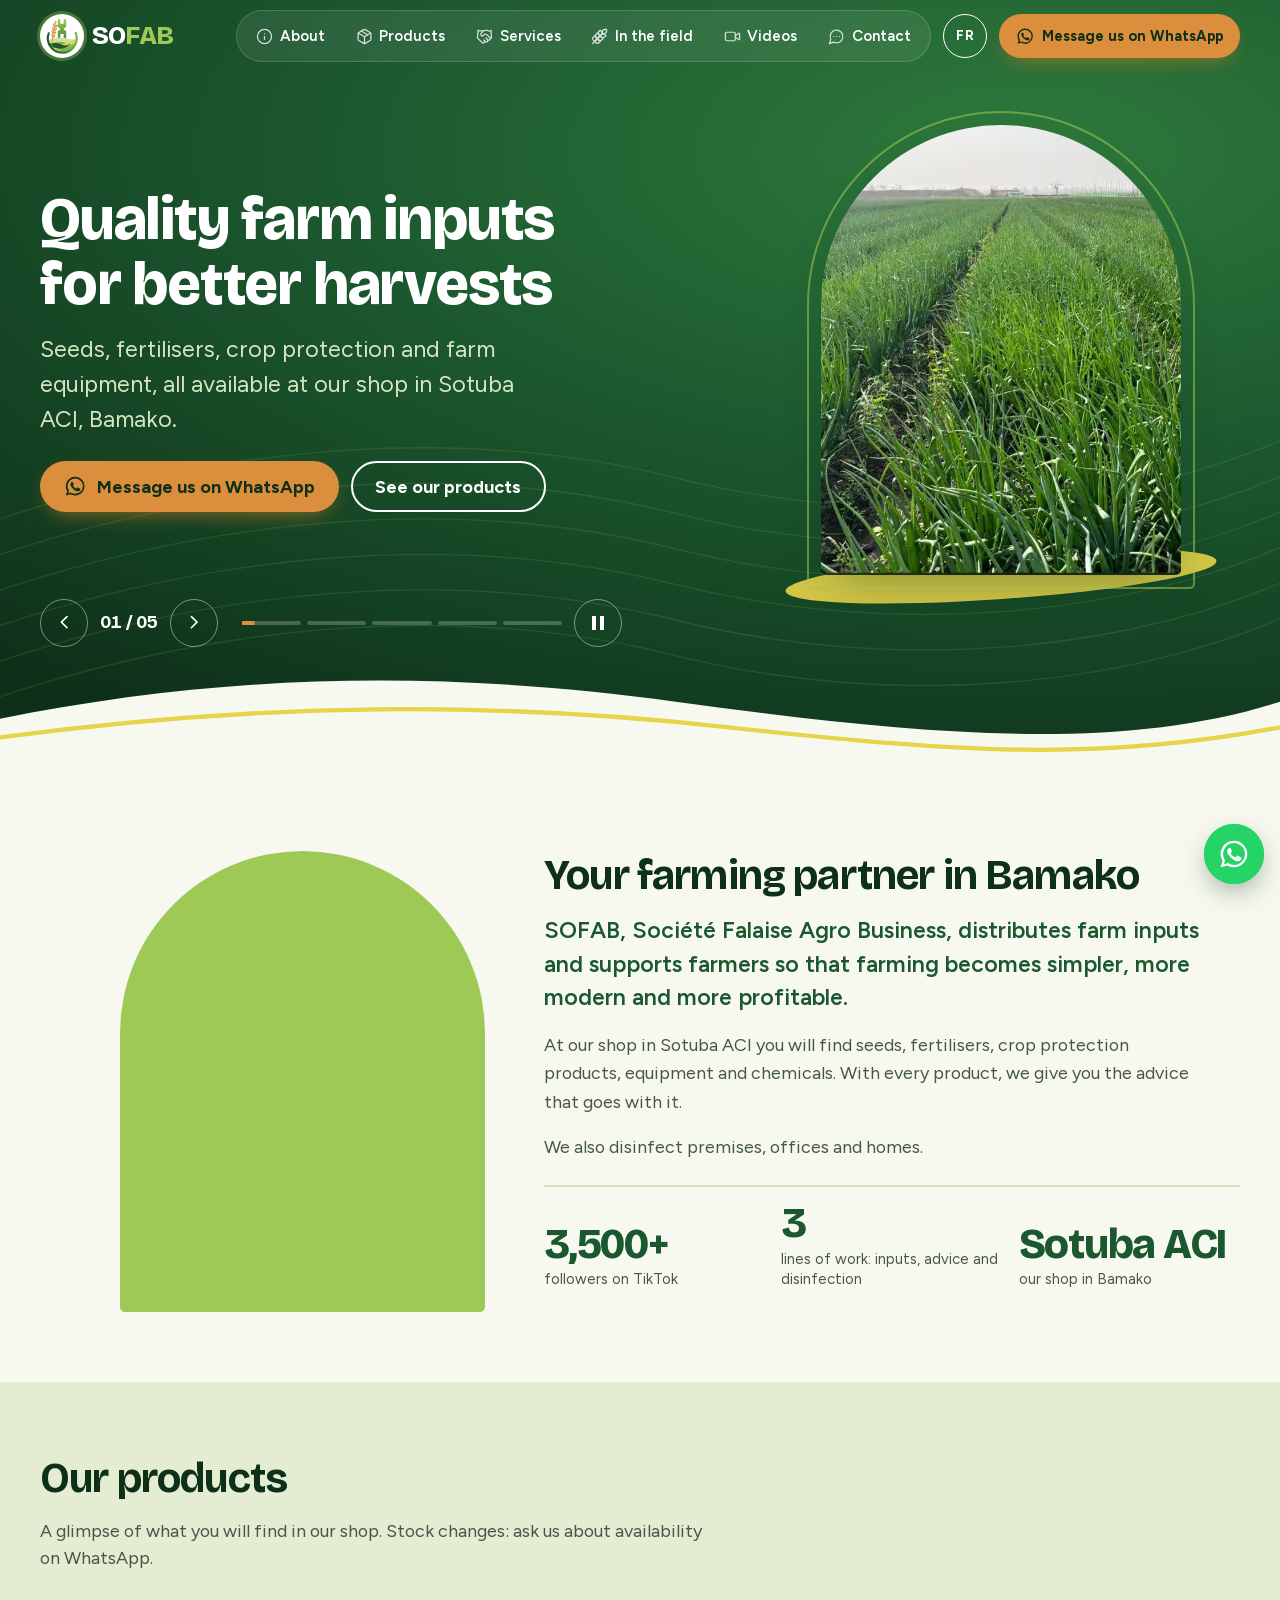
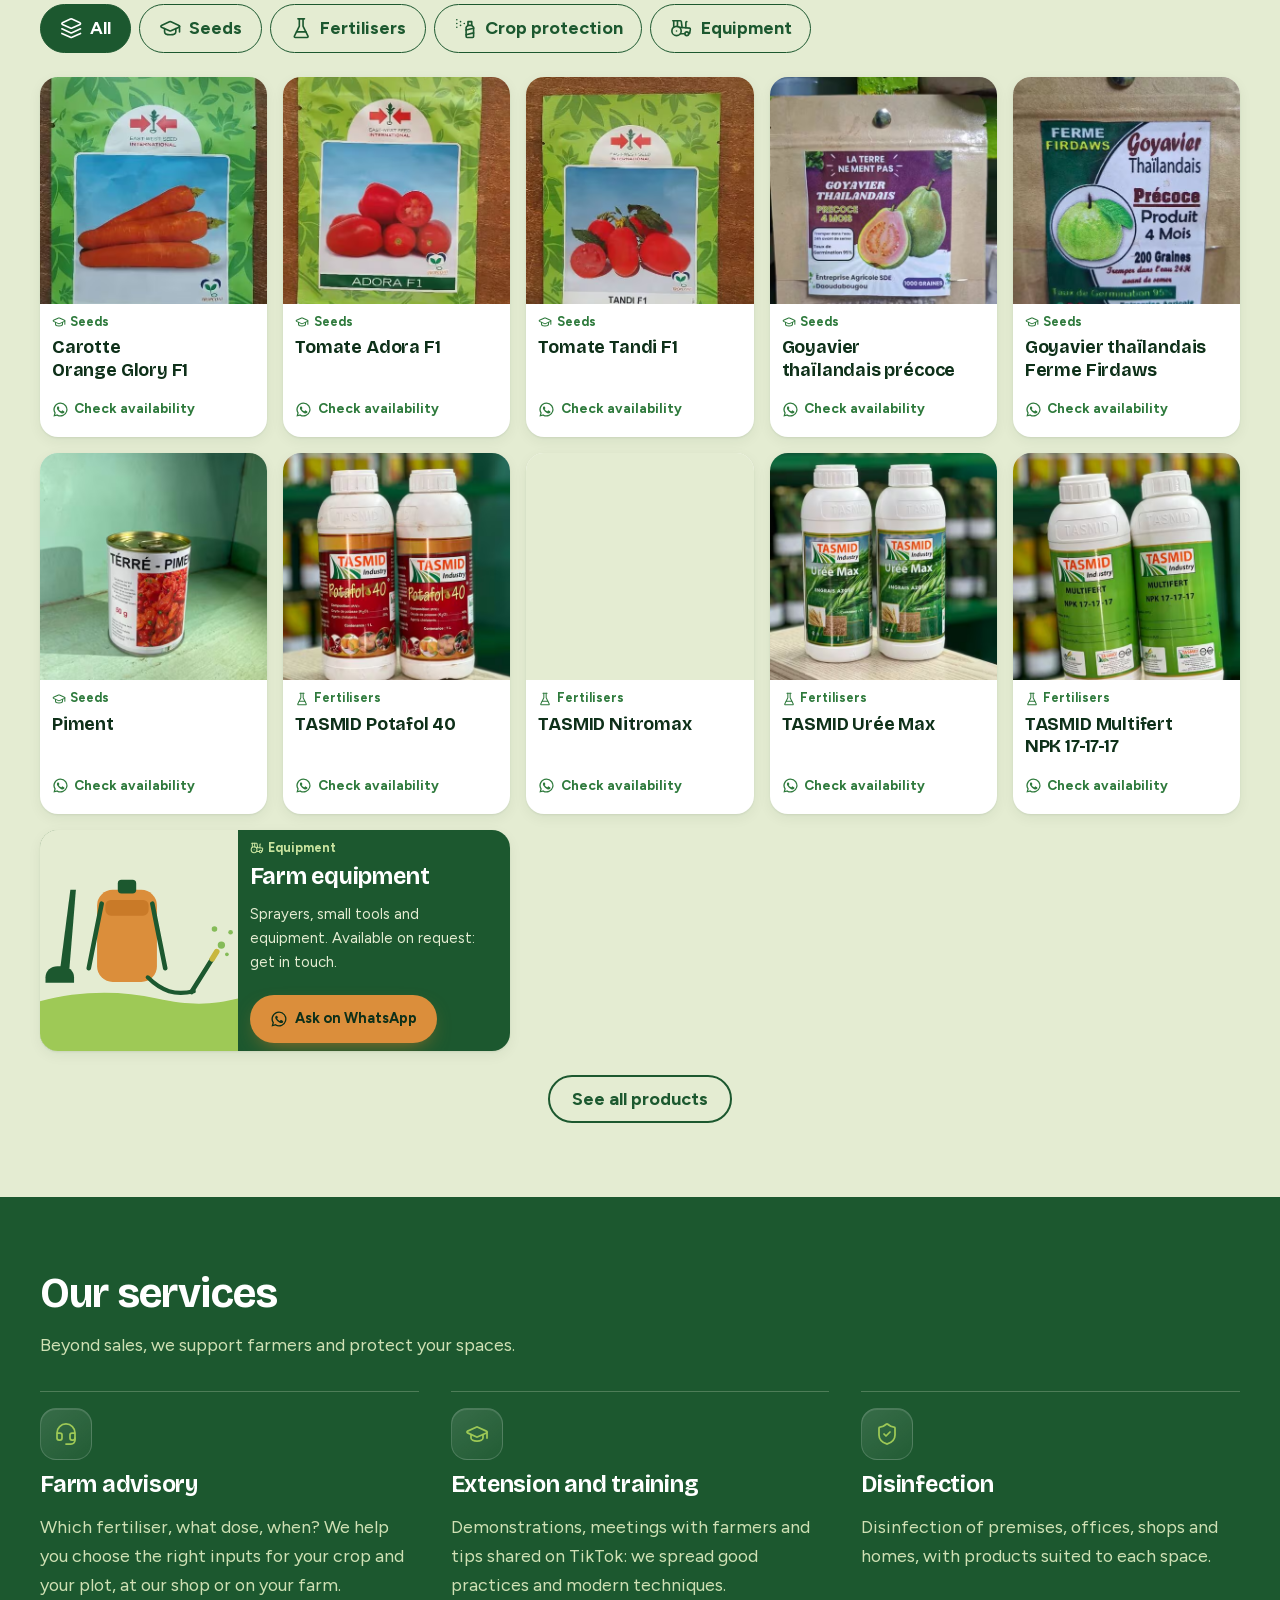
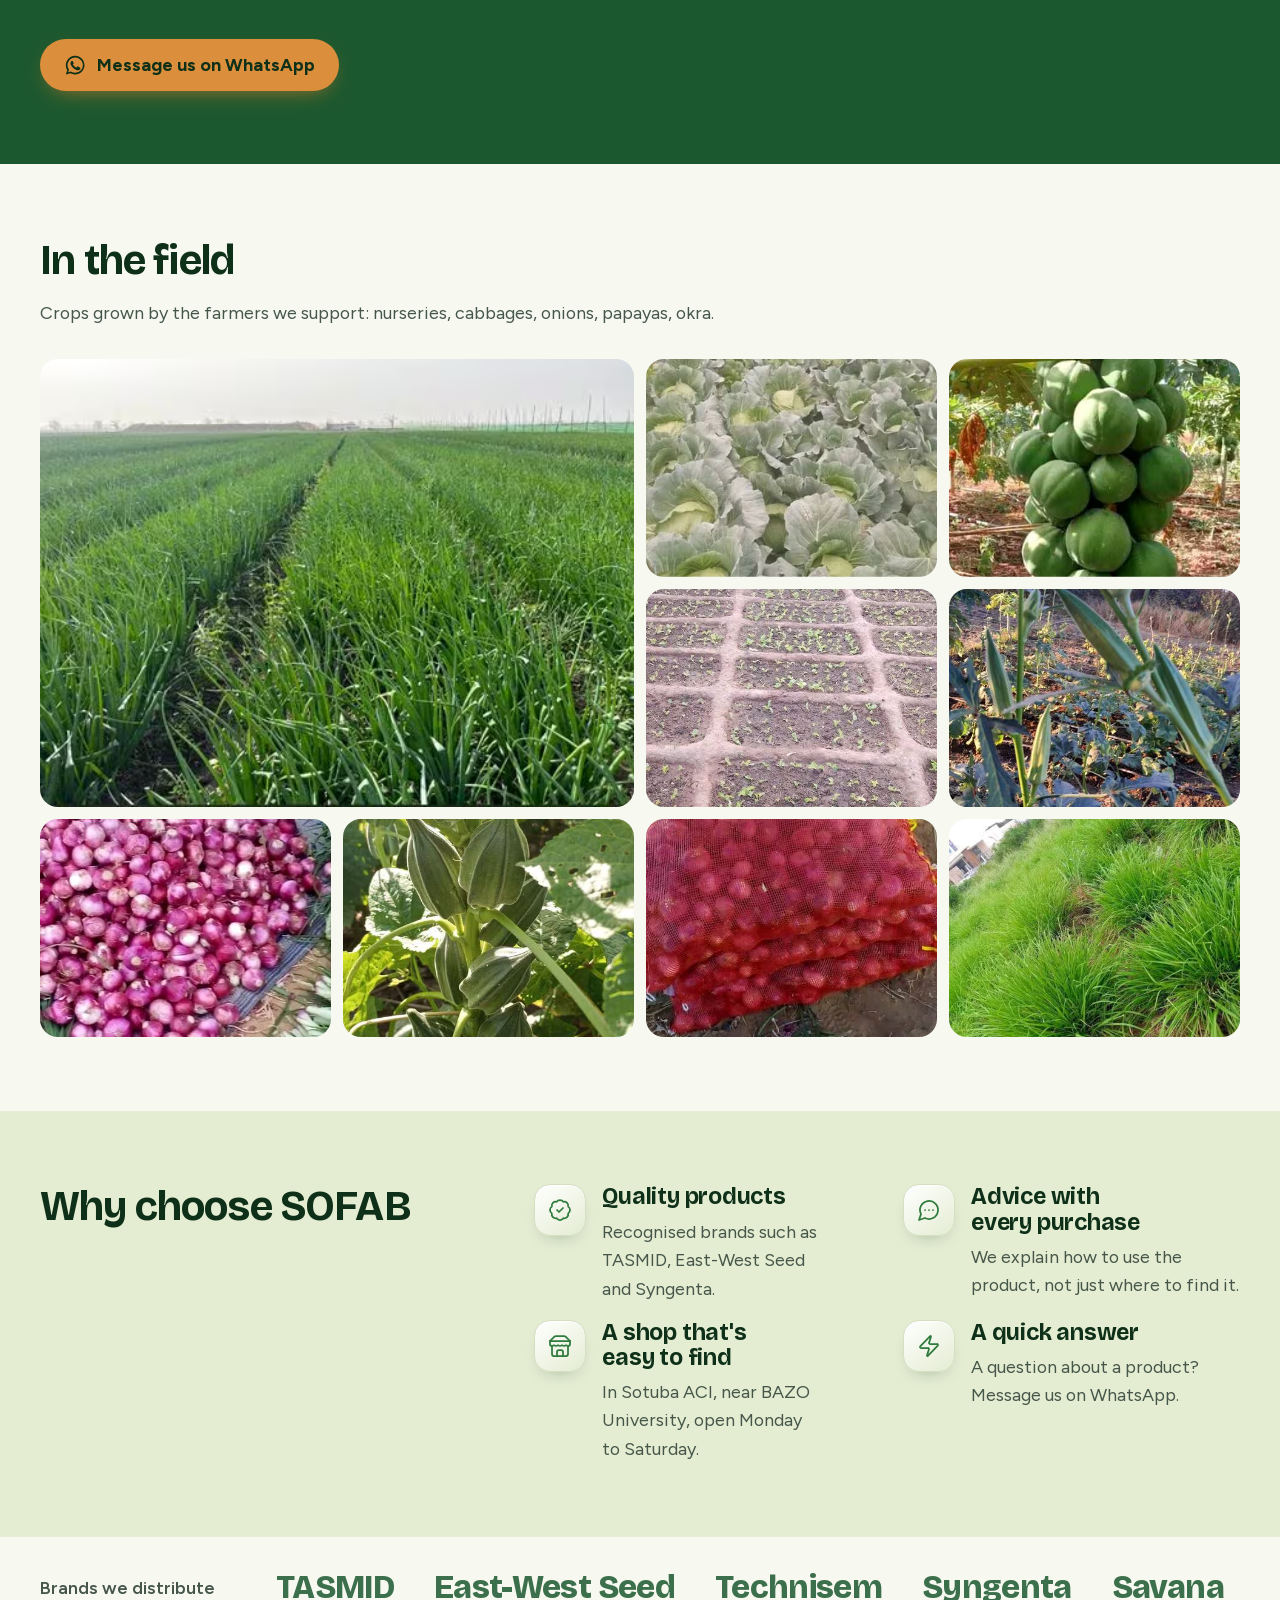
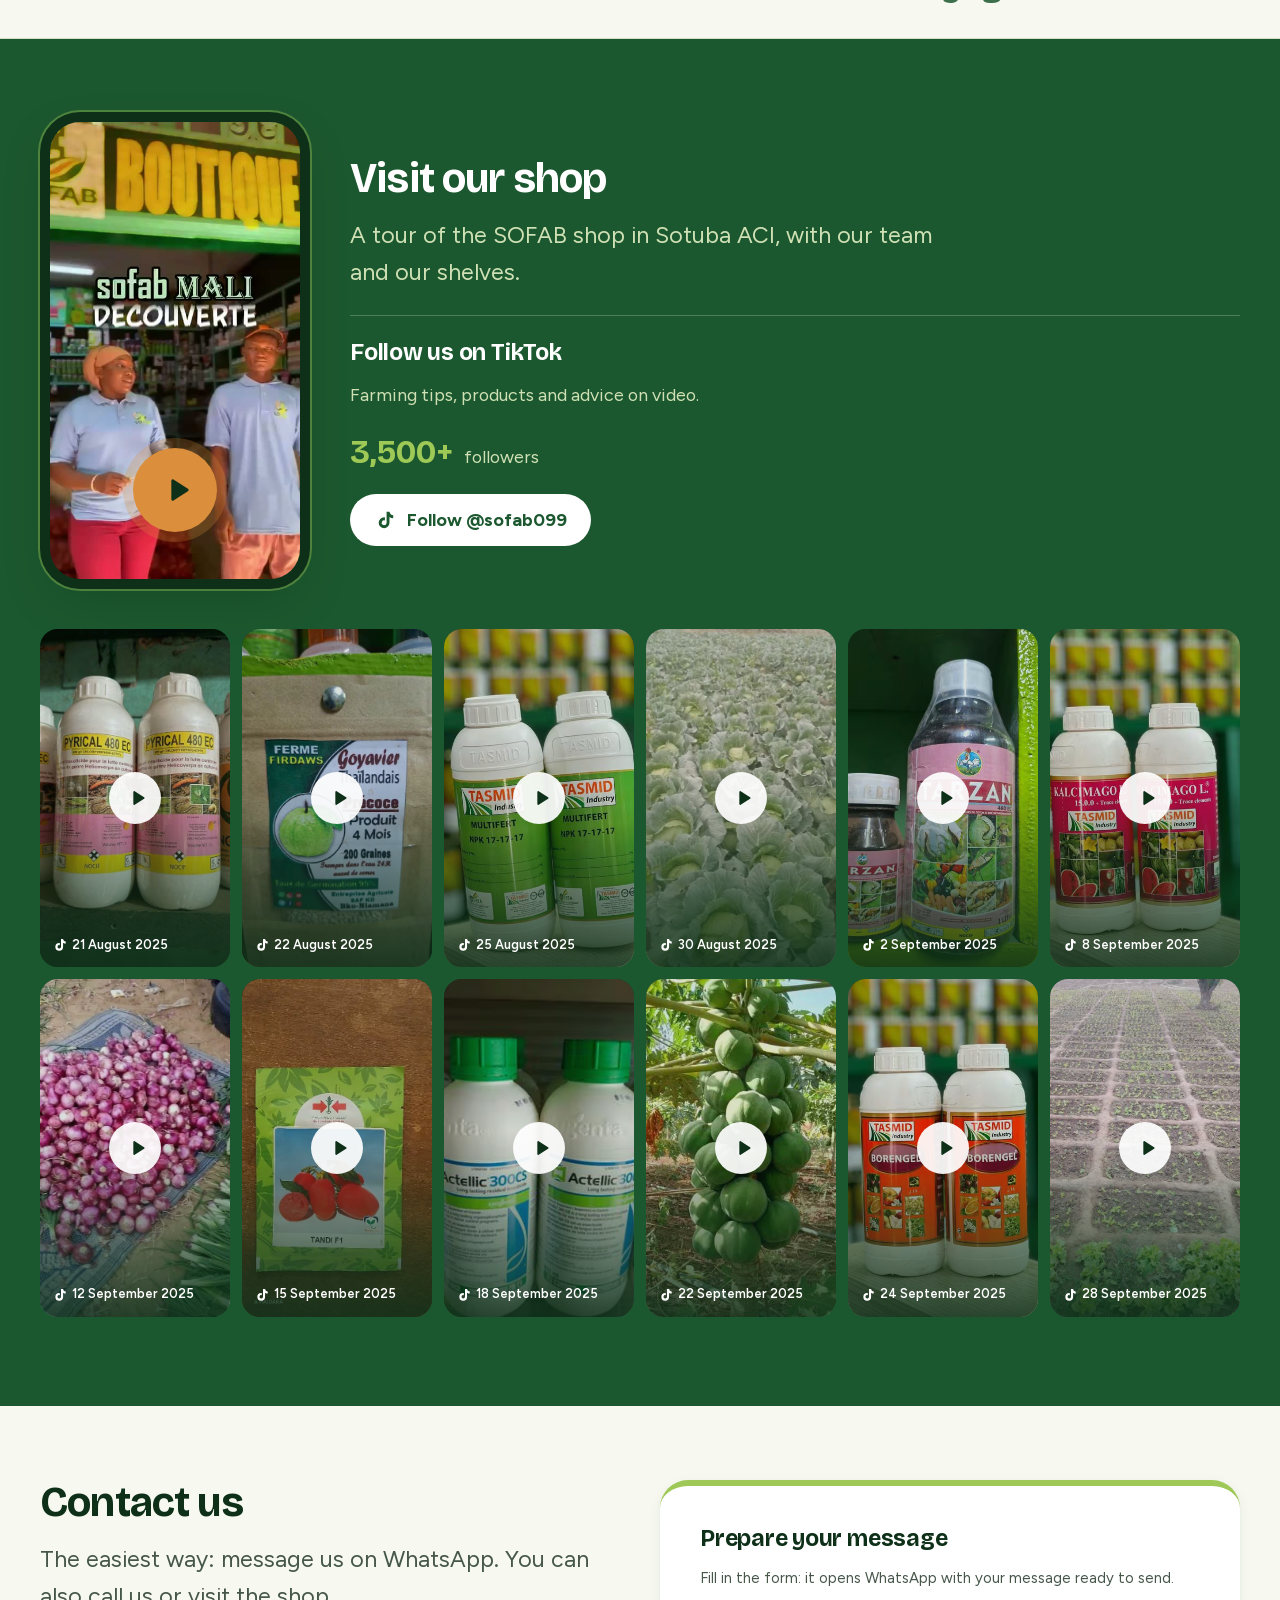
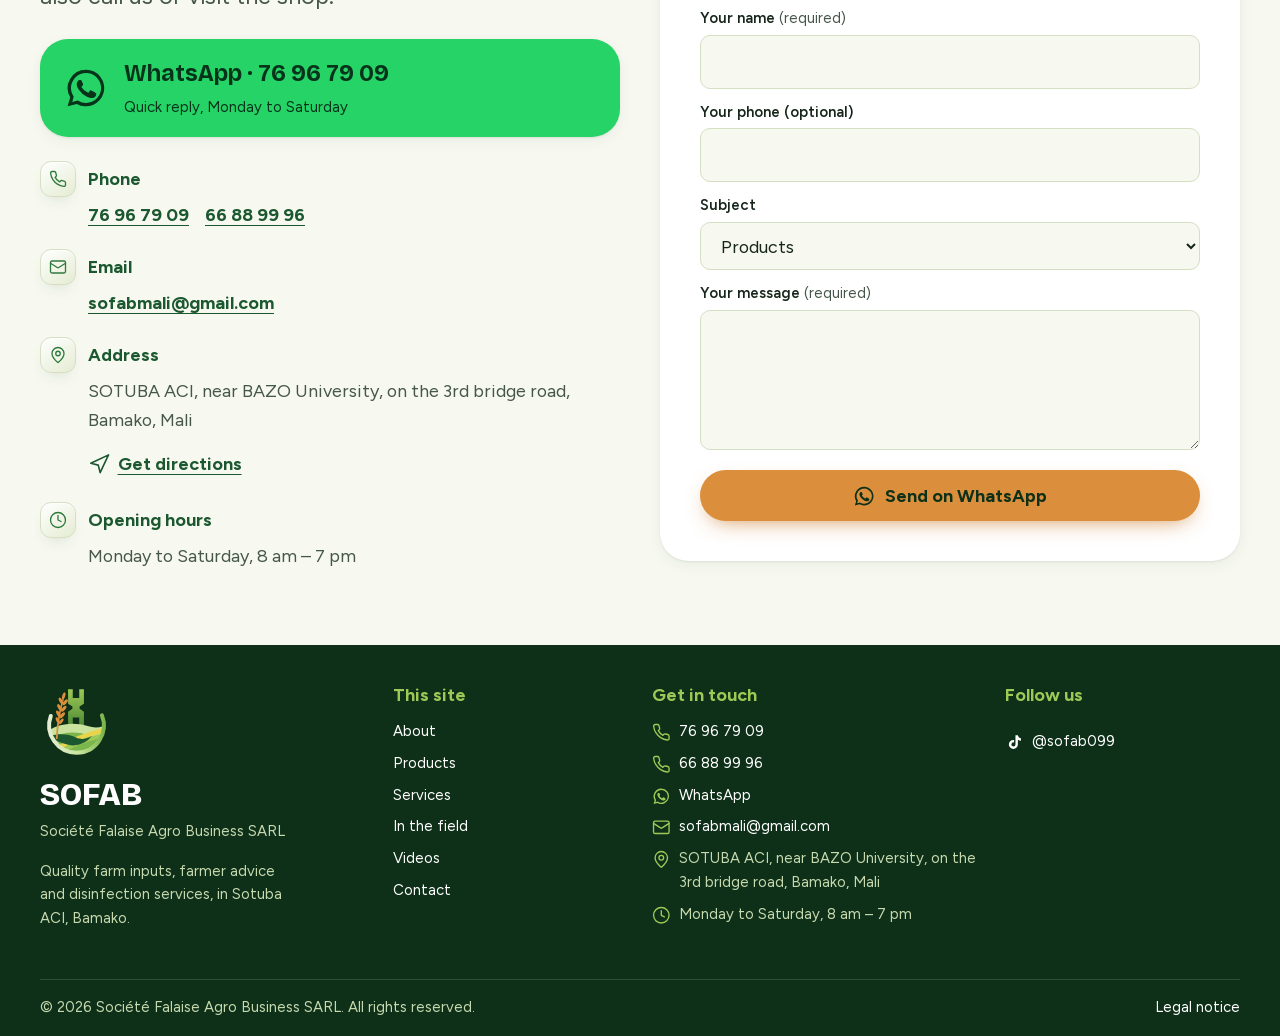
==== en/index.html @ 71256934 "release: site généré depuis sofab-mali@88860de" ====
<!doctype html>
<html lang="en">
<head>
<meta charset="utf-8">
<meta name="viewport" content="width=device-width, initial-scale=1, viewport-fit=cover">
<title>SOFAB Mali — Farm inputs, advice and disinfection in Bamako</title>
<meta name="description" content="SOFAB, Société Falaise Agro Business: seeds, fertilisers, crop protection and farm equipment, farmer advisory services and disinfection in Sotuba ACI, Bamako.">
<meta name="theme-color" content="#1C582F">
<link rel="canonical" href="https://sofab-mali.github.io/en/">
<link rel="alternate" hreflang="fr" href="https://sofab-mali.github.io/">
<link rel="alternate" hreflang="en" href="https://sofab-mali.github.io/en/">
<link rel="alternate" hreflang="x-default" href="https://sofab-mali.github.io/">
<meta property="og:type" content="website">
<meta property="og:site_name" content="SOFAB Mali">
<meta property="og:title" content="SOFAB Mali — Farm inputs, advice and disinfection in Bamako">
<meta property="og:description" content="SOFAB, Société Falaise Agro Business: seeds, fertilisers, crop protection and farm equipment, farmer advisory services and disinfection in Sotuba ACI, Bamako.">
<meta property="og:url" content="https://sofab-mali.github.io/en/">
<meta property="og:image" content="https://sofab-mali.github.io/assets/img/og-en.jpg">
<meta property="og:image:width" content="1200">
<meta property="og:image:height" content="630">
<meta property="og:locale" content="en_US">
<meta name="twitter:card" content="summary_large_image">
<link rel="icon" href="/assets/icons/favicon.svg" type="image/svg+xml">
<link rel="apple-touch-icon" href="/assets/icons/apple-touch-icon.png">
<script type="application/ld+json">{"@context":"https://schema.org","@type":"Store","name":"SOFAB","legalName":"Société Falaise Agro Business SARL","url":"https://sofab-mali.github.io/en/","logo":"https://sofab-mali.github.io/assets/icons/emblem.svg","image":"https://sofab-mali.github.io/assets/img/og-en.jpg","telephone":"+22376967909","email":"sofabmali@gmail.com","openingHours":"Mo-Sa 08:00-19:00","address":{"@type":"PostalAddress","streetAddress":"SOTUBA ACI, near BAZO University, on the 3rd bridge road","addressLocality":"Bamako","addressCountry":"ML"},"sameAs":["https://www.tiktok.com/@sofab099/"]}</script>
<link rel="preload" href="/assets/fonts/bricolage-grotesque-latin.woff2" as="font" type="font/woff2" crossorigin>
<link rel="preload" href="/assets/fonts/figtree-latin.woff2" as="font" type="font/woff2" crossorigin>
<link rel="preload" as="image" type="image/avif" imagesrcset="/assets/img/hero-champ-oignons-480.avif 480w, /assets/img/hero-champ-oignons-631.avif 631w" imagesizes="(min-width: 1024px) 40vw, 80vw" fetchpriority="high">
<link rel="stylesheet" href="/assets/css/main.css">
<script>document.documentElement.classList.add('js')</script>
<script type="module" src="/assets/js/main.js"></script>
</head>
<body id="top">
<svg xmlns="http://www.w3.org/2000/svg" width="0" height="0" style="position:absolute" aria-hidden="true" focusable="false">
  <!-- Icônes Lucide v0.460.0 (licence ISC, https://lucide.dev) ; WhatsApp et TikTok : glyphes de marque -->
  <symbol id="i-phone" viewBox="0 0 24 24"><g fill="none" stroke="currentColor" stroke-width="1.75" stroke-linecap="round" stroke-linejoin="round"><path d="M22 16.92v3a2 2 0 0 1-2.18 2 19.79 19.79 0 0 1-8.63-3.07 19.5 19.5 0 0 1-6-6 19.79 19.79 0 0 1-3.07-8.67A2 2 0 0 1 4.11 2h3a2 2 0 0 1 2 1.72 12.84 12.84 0 0 0 .7 2.81 2 2 0 0 1-.45 2.11L8.09 9.91a16 16 0 0 0 6 6l1.27-1.27a2 2 0 0 1 2.11-.45 12.84 12.84 0 0 0 2.81.7A2 2 0 0 1 22 16.92z" /></g></symbol>
  <symbol id="i-pin" viewBox="0 0 24 24"><g fill="none" stroke="currentColor" stroke-width="1.75" stroke-linecap="round" stroke-linejoin="round"><path d="M20 10c0 4.993-5.539 10.193-7.399 11.799a1 1 0 0 1-1.202 0C9.539 20.193 4 14.993 4 10a8 8 0 0 1 16 0" /> <circle cx="12" cy="10" r="3" /></g></symbol>
  <symbol id="i-clock" viewBox="0 0 24 24"><g fill="none" stroke="currentColor" stroke-width="1.75" stroke-linecap="round" stroke-linejoin="round"><circle cx="12" cy="12" r="10" /> <polyline points="12 6 12 12 16 14" /></g></symbol>
  <symbol id="i-mail" viewBox="0 0 24 24"><g fill="none" stroke="currentColor" stroke-width="1.75" stroke-linecap="round" stroke-linejoin="round"><rect width="20" height="16" x="2" y="4" rx="2" /> <path d="m22 7-8.97 5.7a1.94 1.94 0 0 1-2.06 0L2 7" /></g></symbol>
  <symbol id="i-prev" viewBox="0 0 24 24"><g fill="none" stroke="currentColor" stroke-width="1.75" stroke-linecap="round" stroke-linejoin="round"><path d="m15 18-6-6 6-6" /></g></symbol>
  <symbol id="i-next" viewBox="0 0 24 24"><g fill="none" stroke="currentColor" stroke-width="1.75" stroke-linecap="round" stroke-linejoin="round"><path d="m9 18 6-6-6-6" /></g></symbol>
  <symbol id="i-close" viewBox="0 0 24 24"><g fill="none" stroke="currentColor" stroke-width="1.75" stroke-linecap="round" stroke-linejoin="round"><path d="M18 6 6 18" /> <path d="m6 6 12 12" /></g></symbol>
  <symbol id="i-route" viewBox="0 0 24 24"><g fill="none" stroke="currentColor" stroke-width="1.75" stroke-linecap="round" stroke-linejoin="round"><polygon points="3 11 22 2 13 21 11 13 3 11" /></g></symbol>
  <symbol id="i-seed" viewBox="0 0 24 24"><g fill="none" stroke="currentColor" stroke-width="1.75" stroke-linecap="round" stroke-linejoin="round"><path d="M7 20h10" /> <path d="M10 20c5.5-2.5.8-6.4 3-10" /> <path d="M9.5 9.4c1.1.8 1.8 2.2 2.3 3.7-2 .4-3.5.4-4.8-.3-1.2-.6-2.3-1.9-3-4.2 2.8-.5 4.4 0 5.5.8z" /> <path d="M14.1 6a7 7 0 0 0-1.1 4c1.9-.1 3.3-.6 4.3-1.4 1-1 1.6-2.3 1.7-4.6-2.7.1-4 1-4.9 2z" /></g></symbol>
  <symbol id="i-advice" viewBox="0 0 24 24"><g fill="none" stroke="currentColor" stroke-width="1.75" stroke-linecap="round" stroke-linejoin="round"><path d="M3 11h3a2 2 0 0 1 2 2v3a2 2 0 0 1-2 2H5a2 2 0 0 1-2-2v-5Zm0 0a9 9 0 1 1 18 0m0 0v5a2 2 0 0 1-2 2h-1a2 2 0 0 1-2-2v-3a2 2 0 0 1 2-2h3Z" /> <path d="M21 16v2a4 4 0 0 1-4 4h-5" /></g></symbol>
  <symbol id="i-sprout" viewBox="0 0 24 24"><g fill="none" stroke="currentColor" stroke-width="1.75" stroke-linecap="round" stroke-linejoin="round"><path d="M21.42 10.922a1 1 0 0 0-.019-1.838L12.83 5.18a2 2 0 0 0-1.66 0L2.6 9.08a1 1 0 0 0 0 1.832l8.57 3.908a2 2 0 0 0 1.66 0z" /> <path d="M22 10v6" /> <path d="M6 12.5V16a6 3 0 0 0 12 0v-3.5" /></g></symbol>
  <symbol id="i-shield" viewBox="0 0 24 24"><g fill="none" stroke="currentColor" stroke-width="1.75" stroke-linecap="round" stroke-linejoin="round"><path d="M20 13c0 5-3.5 7.5-7.66 8.95a1 1 0 0 1-.67-.01C7.5 20.5 4 18 4 13V6a1 1 0 0 1 1-1c2 0 4.5-1.2 6.24-2.72a1.17 1.17 0 0 1 1.52 0C14.51 3.81 17 5 19 5a1 1 0 0 1 1 1z" /> <path d="m9 12 2 2 4-4" /></g></symbol>
  <symbol id="i-box" viewBox="0 0 24 24"><g fill="none" stroke="currentColor" stroke-width="1.75" stroke-linecap="round" stroke-linejoin="round"><path d="M3.85 8.62a4 4 0 0 1 4.78-4.77 4 4 0 0 1 6.74 0 4 4 0 0 1 4.78 4.78 4 4 0 0 1 0 6.74 4 4 0 0 1-4.77 4.78 4 4 0 0 1-6.75 0 4 4 0 0 1-4.78-4.77 4 4 0 0 1 0-6.76Z" /> <path d="m9 12 2 2 4-4" /></g></symbol>
  <symbol id="i-truck" viewBox="0 0 24 24"><g fill="none" stroke="currentColor" stroke-width="1.75" stroke-linecap="round" stroke-linejoin="round"><path d="M14 18V6a2 2 0 0 0-2-2H4a2 2 0 0 0-2 2v11a1 1 0 0 0 1 1h2" /> <path d="M15 18H9" /> <path d="M19 18h2a1 1 0 0 0 1-1v-3.65a1 1 0 0 0-.22-.624l-3.48-4.35A1 1 0 0 0 17.52 8H14" /> <circle cx="17" cy="18" r="2" /> <circle cx="7" cy="18" r="2" /></g></symbol>
  <symbol id="i-wheat" viewBox="0 0 24 24"><g fill="none" stroke="currentColor" stroke-width="1.75" stroke-linecap="round" stroke-linejoin="round"><path d="M2 22 16 8" /> <path d="M3.47 12.53 5 11l1.53 1.53a3.5 3.5 0 0 1 0 4.94L5 19l-1.53-1.53a3.5 3.5 0 0 1 0-4.94Z" /> <path d="M7.47 8.53 9 7l1.53 1.53a3.5 3.5 0 0 1 0 4.94L9 15l-1.53-1.53a3.5 3.5 0 0 1 0-4.94Z" /> <path d="M11.47 4.53 13 3l1.53 1.53a3.5 3.5 0 0 1 0 4.94L13 11l-1.53-1.53a3.5 3.5 0 0 1 0-4.94Z" /> <path d="M20 2h2v2a4 4 0 0 1-4 4h-2V6a4 4 0 0 1 4-4Z" /> <path d="M11.47 17.47 13 19l-1.53 1.53a3.5 3.5 0 0 1-4.94 0L5 19l1.53-1.53a3.5 3.5 0 0 1 4.94 0Z" /> <path d="M15.47 13.47 17 15l-1.53 1.53a3.5 3.5 0 0 1-4.94 0L9 15l1.53-1.53a3.5 3.5 0 0 1 4.94 0Z" /> <path d="M19.47 9.47 21 11l-1.53 1.53a3.5 3.5 0 0 1-4.94 0L13 11l1.53-1.53a3.5 3.5 0 0 1 4.94 0Z" /></g></symbol>
  <symbol id="i-flask" viewBox="0 0 24 24"><g fill="none" stroke="currentColor" stroke-width="1.75" stroke-linecap="round" stroke-linejoin="round"><path d="M10 2v7.527a2 2 0 0 1-.211.896L4.72 20.55a1 1 0 0 0 .9 1.45h12.76a1 1 0 0 0 .9-1.45l-5.069-10.127A2 2 0 0 1 14 9.527V2" /> <path d="M8.5 2h7" /> <path d="M7 16h10" /></g></symbol>
  <symbol id="i-spray" viewBox="0 0 24 24"><g fill="none" stroke="currentColor" stroke-width="1.75" stroke-linecap="round" stroke-linejoin="round"><path d="M3 3h.01" /> <path d="M7 5h.01" /> <path d="M11 7h.01" /> <path d="M3 7h.01" /> <path d="M7 9h.01" /> <path d="M3 11h.01" /> <rect width="4" height="4" x="15" y="5" /> <path d="m19 9 2 2v10c0 .6-.4 1-1 1h-6c-.6 0-1-.4-1-1V11l2-2" /> <path d="m13 14 8-2" /> <path d="m13 19 8-2" /></g></symbol>
  <symbol id="i-tractor" viewBox="0 0 24 24"><g fill="none" stroke="currentColor" stroke-width="1.75" stroke-linecap="round" stroke-linejoin="round"><path d="m10 11 11 .9a1 1 0 0 1 .8 1.1l-.665 4.158a1 1 0 0 1-.988.842H20" /> <path d="M16 18h-5" /> <path d="M18 5a1 1 0 0 0-1 1v5.573" /> <path d="M3 4h8.129a1 1 0 0 1 .99.863L13 11.246" /> <path d="M4 11V4" /> <path d="M7 15h.01" /> <path d="M8 10.1V4" /> <circle cx="18" cy="18" r="2" /> <circle cx="7" cy="15" r="5" /></g></symbol>
  <symbol id="i-store" viewBox="0 0 24 24"><g fill="none" stroke="currentColor" stroke-width="1.75" stroke-linecap="round" stroke-linejoin="round"><path d="m2 7 4.41-4.41A2 2 0 0 1 7.83 2h8.34a2 2 0 0 1 1.42.59L22 7" /> <path d="M4 12v8a2 2 0 0 0 2 2h12a2 2 0 0 0 2-2v-8" /> <path d="M15 22v-4a2 2 0 0 0-2-2h-2a2 2 0 0 0-2 2v4" /> <path d="M2 7h20" /> <path d="M22 7v3a2 2 0 0 1-2 2a2.7 2.7 0 0 1-1.59-.63.7.7 0 0 0-.82 0A2.7 2.7 0 0 1 16 12a2.7 2.7 0 0 1-1.59-.63.7.7 0 0 0-.82 0A2.7 2.7 0 0 1 12 12a2.7 2.7 0 0 1-1.59-.63.7.7 0 0 0-.82 0A2.7 2.7 0 0 1 8 12a2.7 2.7 0 0 1-1.59-.63.7.7 0 0 0-.82 0A2.7 2.7 0 0 1 4 12a2 2 0 0 1-2-2V7" /></g></symbol>
  <symbol id="i-house" viewBox="0 0 24 24"><g fill="none" stroke="currentColor" stroke-width="1.75" stroke-linecap="round" stroke-linejoin="round"><path d="M15 21v-8a1 1 0 0 0-1-1h-4a1 1 0 0 0-1 1v8" /> <path d="M3 10a2 2 0 0 1 .709-1.528l7-5.999a2 2 0 0 1 2.582 0l7 5.999A2 2 0 0 1 21 10v9a2 2 0 0 1-2 2H5a2 2 0 0 1-2-2z" /></g></symbol>
  <symbol id="i-info" viewBox="0 0 24 24"><g fill="none" stroke="currentColor" stroke-width="1.75" stroke-linecap="round" stroke-linejoin="round"><circle cx="12" cy="12" r="10" /> <path d="M12 16v-4" /> <path d="M12 8h.01" /></g></symbol>
  <symbol id="i-layers" viewBox="0 0 24 24"><g fill="none" stroke="currentColor" stroke-width="1.75" stroke-linecap="round" stroke-linejoin="round"><path d="m12.83 2.18a2 2 0 0 0-1.66 0L2.6 6.08a1 1 0 0 0 0 1.83l8.58 3.91a2 2 0 0 0 1.66 0l8.58-3.9a1 1 0 0 0 0-1.83Z" /> <path d="m22 17.65-9.17 4.16a2 2 0 0 1-1.66 0L2 17.65" /> <path d="m22 12.65-9.17 4.16a2 2 0 0 1-1.66 0L2 12.65" /></g></symbol>
  <symbol id="i-video" viewBox="0 0 24 24"><g fill="none" stroke="currentColor" stroke-width="1.75" stroke-linecap="round" stroke-linejoin="round"><path d="m16 13 5.223 3.482a.5.5 0 0 0 .777-.416V7.87a.5.5 0 0 0-.752-.432L16 10.5" /> <rect x="2" y="6" width="14" height="12" rx="2" /></g></symbol>
  <symbol id="i-users" viewBox="0 0 24 24"><g fill="none" stroke="currentColor" stroke-width="1.75" stroke-linecap="round" stroke-linejoin="round"><path d="M16 21v-2a4 4 0 0 0-4-4H6a4 4 0 0 0-4 4v2" /> <circle cx="9" cy="7" r="4" /> <path d="M22 21v-2a4 4 0 0 0-3-3.87" /> <path d="M16 3.13a4 4 0 0 1 0 7.75" /></g></symbol>
  <symbol id="i-handshake" viewBox="0 0 24 24"><g fill="none" stroke="currentColor" stroke-width="1.75" stroke-linecap="round" stroke-linejoin="round"><path d="m11 17 2 2a1 1 0 1 0 3-3" /> <path d="m14 14 2.5 2.5a1 1 0 1 0 3-3l-3.88-3.88a3 3 0 0 0-4.24 0l-.88.88a1 1 0 1 1-3-3l2.81-2.81a5.79 5.79 0 0 1 7.06-.87l.47.28a2 2 0 0 0 1.42.25L21 4" /> <path d="m21 3 1 11h-2" /> <path d="M3 3 2 14l6.5 6.5a1 1 0 1 0 3-3" /> <path d="M3 4h8" /></g></symbol>
  <symbol id="i-message" viewBox="0 0 24 24"><g fill="none" stroke="currentColor" stroke-width="1.75" stroke-linecap="round" stroke-linejoin="round"><path d="M7.9 20A9 9 0 1 0 4 16.1L2 22Z" /> <path d="M8 12h.01" /> <path d="M12 12h.01" /> <path d="M16 12h.01" /></g></symbol>
  <symbol id="i-sparkles" viewBox="0 0 24 24"><g fill="none" stroke="currentColor" stroke-width="1.75" stroke-linecap="round" stroke-linejoin="round"><path d="M9.937 15.5A2 2 0 0 0 8.5 14.063l-6.135-1.582a.5.5 0 0 1 0-.962L8.5 9.936A2 2 0 0 0 9.937 8.5l1.582-6.135a.5.5 0 0 1 .963 0L14.063 8.5A2 2 0 0 0 15.5 9.937l6.135 1.581a.5.5 0 0 1 0 .964L15.5 14.063a2 2 0 0 0-1.437 1.437l-1.582 6.135a.5.5 0 0 1-.963 0z" /> <path d="M20 3v4" /> <path d="M22 5h-4" /> <path d="M4 17v2" /> <path d="M5 18H3" /></g></symbol>
  <symbol id="i-zap" viewBox="0 0 24 24"><g fill="none" stroke="currentColor" stroke-width="1.75" stroke-linecap="round" stroke-linejoin="round"><path d="M4 14a1 1 0 0 1-.78-1.63l9.9-10.2a.5.5 0 0 1 .86.46l-1.92 6.02A1 1 0 0 0 13 10h7a1 1 0 0 1 .78 1.63l-9.9 10.2a.5.5 0 0 1-.86-.46l1.92-6.02A1 1 0 0 0 11 14z" /></g></symbol>
  <symbol id="i-calendar" viewBox="0 0 24 24"><g fill="none" stroke="currentColor" stroke-width="1.75" stroke-linecap="round" stroke-linejoin="round"><path d="M21 7.5V6a2 2 0 0 0-2-2H5a2 2 0 0 0-2 2v14a2 2 0 0 0 2 2h3.5" /> <path d="M16 2v4" /> <path d="M8 2v4" /> <path d="M3 10h5" /> <path d="M17.5 17.5 16 16.3V14" /> <circle cx="16" cy="16" r="6" /></g></symbol>
  <symbol id="i-leaf" viewBox="0 0 24 24"><g fill="none" stroke="currentColor" stroke-width="1.75" stroke-linecap="round" stroke-linejoin="round"><path d="M11 20A7 7 0 0 1 9.8 6.1C15.5 5 17 4.48 19 2c1 2 2 4.18 2 8 0 5.5-4.78 10-10 10Z" /> <path d="M2 21c0-3 1.85-5.36 5.08-6C9.5 14.52 12 13 13 12" /></g></symbol>
  <symbol id="i-bug" viewBox="0 0 24 24"><g fill="none" stroke="currentColor" stroke-width="1.75" stroke-linecap="round" stroke-linejoin="round"><path d="M15 7.13V6a3 3 0 0 0-5.14-2.1L8 2" /> <path d="M14.12 3.88 16 2" /> <path d="M22 13h-4v-2a4 4 0 0 0-4-4h-1.3" /> <path d="M20.97 5c0 2.1-1.6 3.8-3.5 4" /> <path d="m2 2 20 20" /> <path d="M7.7 7.7A4 4 0 0 0 6 11v3a6 6 0 0 0 11.13 3.13" /> <path d="M12 20v-8" /> <path d="M6 13H2" /> <path d="M3 21c0-2.1 1.7-3.9 3.8-4" /></g></symbol>
  <symbol id="i-droplets" viewBox="0 0 24 24"><g fill="none" stroke="currentColor" stroke-width="1.75" stroke-linecap="round" stroke-linejoin="round"><path d="M7 16.3c2.2 0 4-1.83 4-4.05 0-1.16-.57-2.26-1.71-3.19S7.29 6.75 7 5.3c-.29 1.45-1.14 2.84-2.29 3.76S3 11.1 3 12.25c0 2.22 1.8 4.05 4 4.05z" /> <path d="M12.56 6.6A10.97 10.97 0 0 0 14 3.02c.5 2.5 2 4.9 4 6.5s3 3.5 3 5.5a6.98 6.98 0 0 1-11.91 4.97" /></g></symbol>
  <symbol id="i-arrow" viewBox="0 0 24 24"><g fill="none" stroke="currentColor" stroke-width="1.75" stroke-linecap="round" stroke-linejoin="round"><path d="M7 7h10v10" /> <path d="M7 17 17 7" /></g></symbol>
  <symbol id="i-package" viewBox="0 0 24 24"><g fill="none" stroke="currentColor" stroke-width="1.75" stroke-linecap="round" stroke-linejoin="round"><path d="M11 21.73a2 2 0 0 0 2 0l7-4A2 2 0 0 0 21 16V8a2 2 0 0 0-1-1.73l-7-4a2 2 0 0 0-2 0l-7 4A2 2 0 0 0 3 8v8a2 2 0 0 0 1 1.73z" /> <path d="M12 22V12" /> <path d="m3.3 7 7.703 4.734a2 2 0 0 0 1.994 0L20.7 7" /> <path d="m7.5 4.27 9 5.15" /></g></symbol>
  <symbol id="i-wa" viewBox="0 0 24 24"><path fill="currentColor" d="M12 2a10 10 0 0 0-8.6 15.1L2 22l5-1.3A10 10 0 1 0 12 2Zm0 18.2a8.2 8.2 0 0 1-4.2-1.2l-.3-.2-3 .8.8-2.9-.2-.3A8.2 8.2 0 1 1 12 20.2Zm4.5-6.1c-.2-.1-1.5-.7-1.7-.8-.2-.1-.4-.1-.6.1l-.8 1c-.1.2-.3.2-.5.1a6.7 6.7 0 0 1-3.3-2.9c-.3-.4.3-.4.8-1.4.1-.2 0-.3 0-.4l-.8-1.8c-.2-.5-.4-.4-.6-.4h-.5a1 1 0 0 0-.7.3 3 3 0 0 0-.9 2.2 5.2 5.2 0 0 0 1.1 2.7 11.8 11.8 0 0 0 4.5 4c1.7.7 2.4.8 3.2.6.5-.1 1.5-.6 1.7-1.2.2-.6.2-1.1.2-1.2-.1-.1-.3-.2-.5-.3Z"/></symbol>
  <symbol id="i-tiktok" viewBox="0 0 24 24"><path fill="currentColor" d="M16.6 3c.4 2.1 1.8 3.6 4 3.8v3.1a7.4 7.4 0 0 1-4-1.3v6.1a5.8 5.8 0 1 1-5.8-5.8c.3 0 .6 0 .9.1v3.2a2.6 2.6 0 1 0 1.8 2.5V3h3.1Z"/></symbol>
  <symbol id="i-play" viewBox="0 0 24 24"><path fill="currentColor" d="M8 5.5v13a1 1 0 0 0 1.5.9l10.2-6.5a1 1 0 0 0 0-1.7L9.5 4.6A1 1 0 0 0 8 5.5Z"/></symbol>
</svg>

<a class="skip-link" href="#main">Skip to content</a>

<header class="site-header" data-header>
  <div class="container header-inner">
    <a class="brand" href="/en/" aria-label="SOFAB, back to home">
      <img class="brand-emblem" src="/assets/icons/emblem.svg" width="44" height="44" alt="">
      <span class="brand-word" aria-hidden="true"><span class="so">SO</span><span class="fab">FAB</span></span>
    </a>
    <nav class="main-nav" id="main-nav" aria-label="Main navigation" data-nav>
      <div class="nav-panel">
        <div class="nav-track">
          <ul class="nav-list">
            <li style="--i:0"><a class="nav-link" href="#about"><svg class="nav-icon" aria-hidden="true"><use href="#i-info"/></svg><span class="nav-label">About</span></a></li>
            <li style="--i:1"><a class="nav-link" href="#products"><svg class="nav-icon" aria-hidden="true"><use href="#i-package"/></svg><span class="nav-label">Products</span></a></li>
            <li style="--i:2"><a class="nav-link" href="#services"><svg class="nav-icon" aria-hidden="true"><use href="#i-handshake"/></svg><span class="nav-label">Services</span></a></li>
            <li style="--i:3"><a class="nav-link" href="#terrain"><svg class="nav-icon" aria-hidden="true"><use href="#i-wheat"/></svg><span class="nav-label">In the field</span></a></li>
            <li style="--i:4"><a class="nav-link" href="#tiktok"><svg class="nav-icon" aria-hidden="true"><use href="#i-video"/></svg><span class="nav-label">Videos</span></a></li>
            <li style="--i:5"><a class="nav-link" href="#contact"><svg class="nav-icon" aria-hidden="true"><use href="#i-message"/></svg><span class="nav-label">Contact</span></a></li>
          </ul>
          <span class="nav-indicator" aria-hidden="true" data-nav-indicator></span>
        </div>
        <div class="nav-contact">
          <p class="nav-contact-title">Get in touch</p>
          <a class="btn btn-wa" href="https://wa.me/22376967909?text=Hello%20SOFAB%2C%20I%20would%20like%20some%20information." target="_blank" rel="noopener"><svg class="icon" aria-hidden="true"><use href="#i-wa"/></svg>Message us on WhatsApp</a>
          <ul class="nav-contact-list">
            <li><svg class="icon" aria-hidden="true"><use href="#i-phone"/></svg><a href="tel:+22376967909">76 96 79 09</a></li><li><svg class="icon" aria-hidden="true"><use href="#i-phone"/></svg><a href="tel:+22366889996">66 88 99 96</a></li>
            <li><svg class="icon" aria-hidden="true"><use href="#i-clock"/></svg><span>Monday to Saturday, 8 am – 7 pm</span></li>
            <li><svg class="icon" aria-hidden="true"><use href="#i-pin"/></svg><span>Sotuba ACI, Bamako</span></li>
          </ul>
        </div>
      </div>
    </nav>
    <a class="lang-switch" data-lang-switch href="/" hreflang="fr" lang="fr" aria-label="Lire ce site en français">FR</a>
    <a class="btn btn-wa header-wa" href="https://wa.me/22376967909?text=Hello%20SOFAB%2C%20I%20would%20like%20some%20information." target="_blank" rel="noopener" aria-label="Message us on WhatsApp"><svg class="icon" aria-hidden="true"><use href="#i-wa"/></svg><span>Message us on WhatsApp</span></a>
    <button class="burger" type="button" aria-expanded="false" aria-controls="main-nav" aria-label="Open menu" data-label-open="Open menu" data-label-close="Close menu" data-burger><span></span></button>
  </div>
</header>

<main id="main" tabindex="-1">
<section class="hero" aria-roledescription="carousel" aria-label="What we do" data-slider>
  <svg class="hero-furrows" viewBox="0 0 1440 900" preserveAspectRatio="xMidYMid slice" aria-hidden="true">
    <g fill="none" stroke="currentColor" stroke-width="1.5">
      <path d="M-40 620C240 520 520 500 760 560s520 40 720-60"/><path d="M-40 660C240 560 520 540 760 600s520 40 720-60"/><path d="M-40 700C240 600 520 580 760 640s520 40 720-60"/><path d="M-40 740C240 640 520 620 760 680s520 40 720-60"/><path d="M-40 780C240 680 520 660 760 720s520 40 720-60"/><path d="M-40 820C240 720 520 700 760 760s520 40 720-60"/>
    </g>
  </svg>
  <div class="container hero-inner">
    <div class="hero-track" aria-live="off" data-track>
      
      <div class="slide is-active" role="group" aria-roledescription="slide" aria-label="1 of 5" data-slide>
        <div class="slide-copy">
          <h1 class="slide-title">Quality farm inputs for better harvests</h1>
          <p class="slide-text">Seeds, fertilisers, crop protection and farm equipment, all available at our shop in Sotuba ACI, Bamako.</p>
          <div class="slide-actions">
            <a class="btn btn-wa" href="https://wa.me/22376967909?text=Hello%20SOFAB%2C%20I%20would%20like%20some%20information." target="_blank" rel="noopener"><svg class="icon" aria-hidden="true"><use href="#i-wa"/></svg>Message us on WhatsApp</a>
            <a class="btn btn-ghost" href="#products">See our products</a>
          </div>
        </div>
        <div class="slide-frame">
          <picture class="slide-media"><source type="image/avif" srcset="/assets/img/hero-champ-oignons-480.avif 480w, /assets/img/hero-champ-oignons-631.avif 631w" sizes="(min-width: 1024px) 40vw, 80vw"><source type="image/webp" srcset="/assets/img/hero-champ-oignons-480.webp 480w, /assets/img/hero-champ-oignons-631.webp 631w" sizes="(min-width: 1024px) 40vw, 80vw"><img class="slide-img" src="/assets/img/hero-champ-oignons-631.jpg" srcset="/assets/img/hero-champ-oignons-480.jpg 480w, /assets/img/hero-champ-oignons-631.jpg 631w" sizes="(min-width: 1024px) 40vw, 80vw" width="631" height="789" alt="Onion field in full growth" fetchpriority="high" decoding="async"></picture>
        </div>
      </div>
      
      <div class="slide" role="group" aria-roledescription="slide" aria-label="2 of 5" data-slide hidden>
        <div class="slide-copy">
          <h2 class="slide-title">Distributor of TASMID fertilisers</h2>
          <p class="slide-text">Potafol 40, Nitromax, Urée Max, Multifert NPK 17-17-17: liquid fertilisers that feed your crops at every stage.</p>
          <div class="slide-actions">
            <a class="btn btn-wa" href="https://wa.me/22376967909?text=Hello%20SOFAB%2C%20I%20would%20like%20some%20information." target="_blank" rel="noopener"><svg class="icon" aria-hidden="true"><use href="#i-wa"/></svg>Message us on WhatsApp</a>
            <a class="btn btn-ghost" href="#products">See fertilisers</a>
          </div>
        </div>
        <div class="slide-frame">
          <picture class="slide-media"><source type="image/avif" srcset="/assets/img/engrais-tasmid-nitromax-480.avif 480w, /assets/img/engrais-tasmid-nitromax-960.avif 960w" sizes="(min-width: 1024px) 40vw, 80vw"><source type="image/webp" srcset="/assets/img/engrais-tasmid-nitromax-480.webp 480w, /assets/img/engrais-tasmid-nitromax-960.webp 960w" sizes="(min-width: 1024px) 40vw, 80vw"><img class="slide-img" src="/assets/img/engrais-tasmid-nitromax-960.jpg" srcset="/assets/img/engrais-tasmid-nitromax-480.jpg 480w, /assets/img/engrais-tasmid-nitromax-960.jpg 960w" sizes="(min-width: 1024px) 40vw, 80vw" width="960" height="1280" alt="TASMID Nitromax nitrogen fertiliser" loading="lazy" decoding="async"></picture>
        </div>
      </div>
      
      <div class="slide" role="group" aria-roledescription="slide" aria-label="3 of 5" data-slide hidden>
        <div class="slide-copy">
          <h2 class="slide-title">East-West Seed vegetable seeds</h2>
          <p class="slide-text">Orange Glory carrot, Adora and Tandi tomatoes, early Thai guava: high-performing varieties for your crops.</p>
          <div class="slide-actions">
            <a class="btn btn-wa" href="https://wa.me/22376967909?text=Hello%20SOFAB%2C%20I%20would%20like%20some%20information." target="_blank" rel="noopener"><svg class="icon" aria-hidden="true"><use href="#i-wa"/></svg>Message us on WhatsApp</a>
            <a class="btn btn-ghost" href="#products">See seeds</a>
          </div>
        </div>
        <div class="slide-frame">
          <picture class="slide-media"><source type="image/avif" srcset="/assets/img/semence-tomate-adora-480.avif 480w" sizes="(min-width: 1024px) 40vw, 80vw"><source type="image/webp" srcset="/assets/img/semence-tomate-adora-480.webp 480w" sizes="(min-width: 1024px) 40vw, 80vw"><img class="slide-img" src="/assets/img/semence-tomate-adora-480.jpg" srcset="/assets/img/semence-tomate-adora-480.jpg 480w" sizes="(min-width: 1024px) 40vw, 80vw" width="480" height="853" alt="Adora F1 tomato seed packet (East-West Seed)" loading="lazy" decoding="async"></picture>
        </div>
      </div>
      
      <div class="slide" role="group" aria-roledescription="slide" aria-label="4 of 5" data-slide hidden>
        <div class="slide-copy">
          <h2 class="slide-title">Advice in the field</h2>
          <p class="slide-text">Our advisers meet farmers where they work to recommend the right product, the right dose, at the right time.</p>
          <div class="slide-actions">
            <a class="btn btn-wa" href="https://wa.me/22376967909?text=Hello%20SOFAB%2C%20I%20would%20like%20some%20information." target="_blank" rel="noopener"><svg class="icon" aria-hidden="true"><use href="#i-wa"/></svg>Message us on WhatsApp</a>
            <a class="btn btn-ghost" href="#services">Our services</a>
          </div>
        </div>
        <div class="slide-frame">
          <picture class="slide-media"><source type="image/avif" srcset="/assets/img/equipe-demonstration-producteurs-480.avif 480w, /assets/img/equipe-demonstration-producteurs-960.avif 960w, /assets/img/equipe-demonstration-producteurs-1600.avif 1600w" sizes="(min-width: 1024px) 40vw, 80vw"><source type="image/webp" srcset="/assets/img/equipe-demonstration-producteurs-480.webp 480w, /assets/img/equipe-demonstration-producteurs-960.webp 960w, /assets/img/equipe-demonstration-producteurs-1600.webp 1600w" sizes="(min-width: 1024px) 40vw, 80vw"><img class="slide-img" src="/assets/img/equipe-demonstration-producteurs-960.jpg" srcset="/assets/img/equipe-demonstration-producteurs-480.jpg 480w, /assets/img/equipe-demonstration-producteurs-960.jpg 960w, /assets/img/equipe-demonstration-producteurs-1600.jpg 1600w" sizes="(min-width: 1024px) 40vw, 80vw" width="960" height="1280" alt="A SOFAB adviser presenting products to farmers" loading="lazy" decoding="async"></picture>
        </div>
      </div>
      
      <div class="slide" role="group" aria-roledescription="slide" aria-label="5 of 5" data-slide hidden>
        <div class="slide-copy">
          <h2 class="slide-title">Disinfection of your premises</h2>
          <p class="slide-text">Offices, shops, homes: we disinfect your spaces with suitable products.</p>
          <div class="slide-actions">
            <a class="btn btn-wa" href="https://wa.me/22376967909?text=Hello%20SOFAB%2C%20I%20would%20like%20some%20information." target="_blank" rel="noopener"><svg class="icon" aria-hidden="true"><use href="#i-wa"/></svg>Message us on WhatsApp</a>
            <a class="btn btn-ghost" href="#services">Our services</a>
          </div>
        </div>
        <div class="slide-frame">
          <img class="slide-img slide-illus" src="/assets/icons/desinfection.svg" width="640" height="800" alt="" loading="lazy">
        </div>
      </div>
      
    </div>
    <div class="hero-controls" hidden data-controls>
      <button class="hero-btn" type="button" aria-label="Previous slide" data-prev><svg class="icon" aria-hidden="true"><use href="#i-prev"/></svg></button>
      <p class="hero-count" aria-hidden="true"><span data-current>01</span> / 05</p>
      <button class="hero-btn" type="button" aria-label="Next slide" data-next><svg class="icon" aria-hidden="true"><use href="#i-next"/></svg></button>
      <ol class="hero-dots">
        <li><button type="button" class="hero-dot" aria-label="Go to slide 1 of 5" data-dot="0"><span class="hero-dot-fill"></span></button></li><li><button type="button" class="hero-dot" aria-label="Go to slide 2 of 5" data-dot="1"><span class="hero-dot-fill"></span></button></li><li><button type="button" class="hero-dot" aria-label="Go to slide 3 of 5" data-dot="2"><span class="hero-dot-fill"></span></button></li><li><button type="button" class="hero-dot" aria-label="Go to slide 4 of 5" data-dot="3"><span class="hero-dot-fill"></span></button></li><li><button type="button" class="hero-dot" aria-label="Go to slide 5 of 5" data-dot="4"><span class="hero-dot-fill"></span></button></li>
      </ol>
      <button class="hero-btn hero-toggle" type="button" aria-label="Pause slideshow" data-label-pause="Pause slideshow" data-label-play="Play slideshow" data-toggle><span class="i-pause" aria-hidden="true"></span></button>
    </div>
  </div>
  <svg class="hero-wave" viewBox="0 0 1440 120" preserveAspectRatio="none" aria-hidden="true"><path d="M0 70C240 20 480 10 760 50s500 60 680 0v70H0z" fill="var(--paper)"/><path d="M0 92C300 50 560 50 820 80s420 40 620 0" fill="none" stroke="var(--wheat-300)" stroke-width="5"/></svg>
</section>

<section class="section about" id="about">
  <div class="container about-grid">
    <div class="about-visual" data-reveal data-parallax="30">
      <picture class="about-media"><source type="image/avif" srcset="/assets/img/equipe-demonstration-producteurs-480.avif 480w, /assets/img/equipe-demonstration-producteurs-960.avif 960w, /assets/img/equipe-demonstration-producteurs-1600.avif 1600w" sizes="(min-width: 1024px) 40vw, 90vw"><source type="image/webp" srcset="/assets/img/equipe-demonstration-producteurs-480.webp 480w, /assets/img/equipe-demonstration-producteurs-960.webp 960w, /assets/img/equipe-demonstration-producteurs-1600.webp 1600w" sizes="(min-width: 1024px) 40vw, 90vw"><img src="/assets/img/equipe-demonstration-producteurs-960.jpg" srcset="/assets/img/equipe-demonstration-producteurs-480.jpg 480w, /assets/img/equipe-demonstration-producteurs-960.jpg 960w, /assets/img/equipe-demonstration-producteurs-1600.jpg 1600w" sizes="(min-width: 1024px) 40vw, 90vw" width="960" height="1280" alt="A SOFAB adviser presenting products to farmers" loading="lazy" decoding="async"></picture>
    </div>
    <div class="about-copy">
      <h2 data-reveal>Your farming partner in Bamako</h2>
      <p class="about-lead" data-reveal>SOFAB, Société Falaise Agro Business, distributes farm inputs and supports farmers so that farming becomes simpler, more modern and more profitable.</p>
      <p data-reveal>At our shop in Sotuba ACI you will find seeds, fertilisers, crop protection products, equipment and chemicals. With every product, we give you the advice that goes with it.</p>
      <p data-reveal>We also disinfect premises, offices and homes.</p>
      <div class="stats" id="stats">
        <h3 class="visually-hidden">SOFAB at a glance</h3>
        <dl class="stats-list">
          <div class="stat" data-reveal><dt class="stat-label">followers on TikTok</dt><dd class="stat-value" data-count="3500" data-suffix="+">3,500+</dd></div><div class="stat" data-reveal><dt class="stat-label">lines of work: inputs, advice and disinfection</dt><dd class="stat-value" data-count="3" data-suffix="">3</dd></div><div class="stat" data-reveal><dt class="stat-label">our shop in Bamako</dt><dd class="stat-value">Sotuba ACI</dd></div>
        </dl>
      </div>
    </div>
  </div>
</section>

<section class="section section--tint products" id="products">
  <div class="container">
    <div class="section-head">
      <h2 data-reveal>Our products</h2>
      <p data-reveal>A glimpse of what you will find in our shop. Stock changes: ask us about availability on WhatsApp.</p>
    </div>
    <div class="filters" role="group" aria-label="Filter products" data-filters hidden>
      <button type="button" class="chip" data-filter="all" aria-pressed="true"><svg class="icon" aria-hidden="true"><use href="#i-layers"/></svg>All</button>
      <button type="button" class="chip" data-filter="semences" aria-pressed="false"><svg class="icon" aria-hidden="true"><use href="#i-sprout"/></svg>Seeds</button>
      <button type="button" class="chip" data-filter="engrais" aria-pressed="false"><svg class="icon" aria-hidden="true"><use href="#i-flask"/></svg>Fertilisers</button>
      <button type="button" class="chip" data-filter="phyto" aria-pressed="false"><svg class="icon" aria-hidden="true"><use href="#i-spray"/></svg>Crop protection</button>
      <button type="button" class="chip" data-filter="materiel" aria-pressed="false"><svg class="icon" aria-hidden="true"><use href="#i-tractor"/></svg>Equipment</button>
    </div>
    <ul class="product-grid" data-products>
      
      <li class="product" data-cat="semences">
        <a class="product-media" href="/assets/img/semence-carotte-orange-glory-480.jpg" data-lightbox="products" data-caption="Carotte Orange Glory F1" aria-label="Enlarge photo : Carotte Orange Glory F1"><picture><source type="image/avif" srcset="/assets/img/semence-carotte-orange-glory-480.avif 480w" sizes="(min-width: 1024px) 25vw, (min-width: 600px) 33vw, 50vw"><source type="image/webp" srcset="/assets/img/semence-carotte-orange-glory-480.webp 480w" sizes="(min-width: 1024px) 25vw, (min-width: 600px) 33vw, 50vw"><img src="/assets/img/semence-carotte-orange-glory-480.jpg" srcset="/assets/img/semence-carotte-orange-glory-480.jpg 480w" sizes="(min-width: 1024px) 25vw, (min-width: 600px) 33vw, 50vw" width="480" height="853" alt="Orange Glory F1 carrot seed packet (East-West Seed)" loading="lazy" decoding="async"></picture></a>
        <div class="product-body">
          <p class="product-cat"><svg class="icon" aria-hidden="true"><use href="#i-sprout"/></svg>Seeds</p>
          <h3 class="product-name">Carotte Orange Glory F1</h3>
          <a class="product-ask" href="https://wa.me/22376967909?text=Hello%20SOFAB%2C%20is%20this%20product%20available%3A%20Carotte%20Orange%20Glory%20F1" target="_blank" rel="noopener"><svg class="icon" aria-hidden="true"><use href="#i-wa"/></svg>Check availability</a>
        </div>
      </li>
      
      <li class="product" data-cat="semences">
        <a class="product-media" href="/assets/img/semence-tomate-adora-480.jpg" data-lightbox="products" data-caption="Tomate Adora F1" aria-label="Enlarge photo : Tomate Adora F1"><picture><source type="image/avif" srcset="/assets/img/semence-tomate-adora-480.avif 480w" sizes="(min-width: 1024px) 25vw, (min-width: 600px) 33vw, 50vw"><source type="image/webp" srcset="/assets/img/semence-tomate-adora-480.webp 480w" sizes="(min-width: 1024px) 25vw, (min-width: 600px) 33vw, 50vw"><img src="/assets/img/semence-tomate-adora-480.jpg" srcset="/assets/img/semence-tomate-adora-480.jpg 480w" sizes="(min-width: 1024px) 25vw, (min-width: 600px) 33vw, 50vw" width="480" height="853" alt="Adora F1 tomato seed packet (East-West Seed)" loading="lazy" decoding="async"></picture></a>
        <div class="product-body">
          <p class="product-cat"><svg class="icon" aria-hidden="true"><use href="#i-sprout"/></svg>Seeds</p>
          <h3 class="product-name">Tomate Adora F1</h3>
          <a class="product-ask" href="https://wa.me/22376967909?text=Hello%20SOFAB%2C%20is%20this%20product%20available%3A%20Tomate%20Adora%20F1" target="_blank" rel="noopener"><svg class="icon" aria-hidden="true"><use href="#i-wa"/></svg>Check availability</a>
        </div>
      </li>
      
      <li class="product" data-cat="semences">
        <a class="product-media" href="/assets/img/semence-tomate-tandi-480.jpg" data-lightbox="products" data-caption="Tomate Tandi F1" aria-label="Enlarge photo : Tomate Tandi F1"><picture><source type="image/avif" srcset="/assets/img/semence-tomate-tandi-480.avif 480w" sizes="(min-width: 1024px) 25vw, (min-width: 600px) 33vw, 50vw"><source type="image/webp" srcset="/assets/img/semence-tomate-tandi-480.webp 480w" sizes="(min-width: 1024px) 25vw, (min-width: 600px) 33vw, 50vw"><img src="/assets/img/semence-tomate-tandi-480.jpg" srcset="/assets/img/semence-tomate-tandi-480.jpg 480w" sizes="(min-width: 1024px) 25vw, (min-width: 600px) 33vw, 50vw" width="480" height="853" alt="Tandi F1 tomato seed packet (East-West Seed)" loading="lazy" decoding="async"></picture></a>
        <div class="product-body">
          <p class="product-cat"><svg class="icon" aria-hidden="true"><use href="#i-sprout"/></svg>Seeds</p>
          <h3 class="product-name">Tomate Tandi F1</h3>
          <a class="product-ask" href="https://wa.me/22376967909?text=Hello%20SOFAB%2C%20is%20this%20product%20available%3A%20Tomate%20Tandi%20F1" target="_blank" rel="noopener"><svg class="icon" aria-hidden="true"><use href="#i-wa"/></svg>Check availability</a>
        </div>
      </li>
      
      <li class="product" data-cat="semences">
        <a class="product-media" href="/assets/img/semence-goyavier-thailandais-720.jpg" data-lightbox="products" data-caption="Goyavier thaïlandais précoce" aria-label="Enlarge photo : Goyavier thaïlandais précoce"><picture><source type="image/avif" srcset="/assets/img/semence-goyavier-thailandais-480.avif 480w, /assets/img/semence-goyavier-thailandais-720.avif 720w" sizes="(min-width: 1024px) 25vw, (min-width: 600px) 33vw, 50vw"><source type="image/webp" srcset="/assets/img/semence-goyavier-thailandais-480.webp 480w, /assets/img/semence-goyavier-thailandais-720.webp 720w" sizes="(min-width: 1024px) 25vw, (min-width: 600px) 33vw, 50vw"><img src="/assets/img/semence-goyavier-thailandais-720.jpg" srcset="/assets/img/semence-goyavier-thailandais-480.jpg 480w, /assets/img/semence-goyavier-thailandais-720.jpg 720w" sizes="(min-width: 1024px) 25vw, (min-width: 600px) 33vw, 50vw" width="720" height="1050" alt="Early Thai guava seed packet" loading="lazy" decoding="async"></picture></a>
        <div class="product-body">
          <p class="product-cat"><svg class="icon" aria-hidden="true"><use href="#i-sprout"/></svg>Seeds</p>
          <h3 class="product-name">Goyavier thaïlandais précoce</h3>
          <a class="product-ask" href="https://wa.me/22376967909?text=Hello%20SOFAB%2C%20is%20this%20product%20available%3A%20Goyavier%20tha%C3%AFlandais%20pr%C3%A9coce" target="_blank" rel="noopener"><svg class="icon" aria-hidden="true"><use href="#i-wa"/></svg>Check availability</a>
        </div>
      </li>
      
      <li class="product" data-cat="semences">
        <a class="product-media" href="/assets/img/semence-goyavier-firdaws-720.jpg" data-lightbox="products" data-caption="Goyavier thaïlandais Ferme Firdaws" aria-label="Enlarge photo : Goyavier thaïlandais Ferme Firdaws"><picture><source type="image/avif" srcset="/assets/img/semence-goyavier-firdaws-480.avif 480w, /assets/img/semence-goyavier-firdaws-720.avif 720w" sizes="(min-width: 1024px) 25vw, (min-width: 600px) 33vw, 50vw"><source type="image/webp" srcset="/assets/img/semence-goyavier-firdaws-480.webp 480w, /assets/img/semence-goyavier-firdaws-720.webp 720w" sizes="(min-width: 1024px) 25vw, (min-width: 600px) 33vw, 50vw"><img src="/assets/img/semence-goyavier-firdaws-720.jpg" srcset="/assets/img/semence-goyavier-firdaws-480.jpg 480w, /assets/img/semence-goyavier-firdaws-720.jpg 720w" sizes="(min-width: 1024px) 25vw, (min-width: 600px) 33vw, 50vw" width="720" height="1280" alt="Ferme Firdaws Thai guava seeds" loading="lazy" decoding="async"></picture></a>
        <div class="product-body">
          <p class="product-cat"><svg class="icon" aria-hidden="true"><use href="#i-sprout"/></svg>Seeds</p>
          <h3 class="product-name">Goyavier thaïlandais Ferme Firdaws</h3>
          <a class="product-ask" href="https://wa.me/22376967909?text=Hello%20SOFAB%2C%20is%20this%20product%20available%3A%20Goyavier%20tha%C3%AFlandais%20Ferme%20Firdaws" target="_blank" rel="noopener"><svg class="icon" aria-hidden="true"><use href="#i-wa"/></svg>Check availability</a>
        </div>
      </li>
      
      <li class="product" data-cat="semences">
        <a class="product-media" href="/assets/img/semence-piment-terre-1600.jpg" data-lightbox="products" data-caption="Piment" aria-label="Enlarge photo : Piment"><picture><source type="image/avif" srcset="/assets/img/semence-piment-terre-480.avif 480w, /assets/img/semence-piment-terre-960.avif 960w, /assets/img/semence-piment-terre-1600.avif 1600w" sizes="(min-width: 1024px) 25vw, (min-width: 600px) 33vw, 50vw"><source type="image/webp" srcset="/assets/img/semence-piment-terre-480.webp 480w, /assets/img/semence-piment-terre-960.webp 960w, /assets/img/semence-piment-terre-1600.webp 1600w" sizes="(min-width: 1024px) 25vw, (min-width: 600px) 33vw, 50vw"><img src="/assets/img/semence-piment-terre-960.jpg" srcset="/assets/img/semence-piment-terre-480.jpg 480w, /assets/img/semence-piment-terre-960.jpg 960w, /assets/img/semence-piment-terre-1600.jpg 1600w" sizes="(min-width: 1024px) 25vw, (min-width: 600px) 33vw, 50vw" width="960" height="1280" alt="Chili pepper seed tin" loading="lazy" decoding="async"></picture></a>
        <div class="product-body">
          <p class="product-cat"><svg class="icon" aria-hidden="true"><use href="#i-sprout"/></svg>Seeds</p>
          <h3 class="product-name">Piment</h3>
          <a class="product-ask" href="https://wa.me/22376967909?text=Hello%20SOFAB%2C%20is%20this%20product%20available%3A%20Piment" target="_blank" rel="noopener"><svg class="icon" aria-hidden="true"><use href="#i-wa"/></svg>Check availability</a>
        </div>
      </li>
      
      <li class="product" data-cat="engrais">
        <a class="product-media" href="/assets/img/engrais-tasmid-potafol-40-960.jpg" data-lightbox="products" data-caption="TASMID Potafol 40" aria-label="Enlarge photo : TASMID Potafol 40"><picture><source type="image/avif" srcset="/assets/img/engrais-tasmid-potafol-40-480.avif 480w, /assets/img/engrais-tasmid-potafol-40-960.avif 960w" sizes="(min-width: 1024px) 25vw, (min-width: 600px) 33vw, 50vw"><source type="image/webp" srcset="/assets/img/engrais-tasmid-potafol-40-480.webp 480w, /assets/img/engrais-tasmid-potafol-40-960.webp 960w" sizes="(min-width: 1024px) 25vw, (min-width: 600px) 33vw, 50vw"><img src="/assets/img/engrais-tasmid-potafol-40-960.jpg" srcset="/assets/img/engrais-tasmid-potafol-40-480.jpg 480w, /assets/img/engrais-tasmid-potafol-40-960.jpg 960w" sizes="(min-width: 1024px) 25vw, (min-width: 600px) 33vw, 50vw" width="960" height="1280" alt="TASMID Potafol 40 foliar fertiliser" loading="lazy" decoding="async"></picture></a>
        <div class="product-body">
          <p class="product-cat"><svg class="icon" aria-hidden="true"><use href="#i-flask"/></svg>Fertilisers</p>
          <h3 class="product-name">TASMID Potafol 40</h3>
          <a class="product-ask" href="https://wa.me/22376967909?text=Hello%20SOFAB%2C%20is%20this%20product%20available%3A%20TASMID%20Potafol%2040" target="_blank" rel="noopener"><svg class="icon" aria-hidden="true"><use href="#i-wa"/></svg>Check availability</a>
        </div>
      </li>
      
      <li class="product" data-cat="engrais">
        <a class="product-media" href="/assets/img/engrais-tasmid-nitromax-960.jpg" data-lightbox="products" data-caption="TASMID Nitromax" aria-label="Enlarge photo : TASMID Nitromax"><picture><source type="image/avif" srcset="/assets/img/engrais-tasmid-nitromax-480.avif 480w, /assets/img/engrais-tasmid-nitromax-960.avif 960w" sizes="(min-width: 1024px) 25vw, (min-width: 600px) 33vw, 50vw"><source type="image/webp" srcset="/assets/img/engrais-tasmid-nitromax-480.webp 480w, /assets/img/engrais-tasmid-nitromax-960.webp 960w" sizes="(min-width: 1024px) 25vw, (min-width: 600px) 33vw, 50vw"><img src="/assets/img/engrais-tasmid-nitromax-960.jpg" srcset="/assets/img/engrais-tasmid-nitromax-480.jpg 480w, /assets/img/engrais-tasmid-nitromax-960.jpg 960w" sizes="(min-width: 1024px) 25vw, (min-width: 600px) 33vw, 50vw" width="960" height="1280" alt="TASMID Nitromax nitrogen fertiliser" loading="lazy" decoding="async"></picture></a>
        <div class="product-body">
          <p class="product-cat"><svg class="icon" aria-hidden="true"><use href="#i-flask"/></svg>Fertilisers</p>
          <h3 class="product-name">TASMID Nitromax</h3>
          <a class="product-ask" href="https://wa.me/22376967909?text=Hello%20SOFAB%2C%20is%20this%20product%20available%3A%20TASMID%20Nitromax" target="_blank" rel="noopener"><svg class="icon" aria-hidden="true"><use href="#i-wa"/></svg>Check availability</a>
        </div>
      </li>
      
      <li class="product" data-cat="engrais">
        <a class="product-media" href="/assets/img/engrais-tasmid-uree-max-960.jpg" data-lightbox="products" data-caption="TASMID Urée Max" aria-label="Enlarge photo : TASMID Urée Max"><picture><source type="image/avif" srcset="/assets/img/engrais-tasmid-uree-max-480.avif 480w, /assets/img/engrais-tasmid-uree-max-960.avif 960w" sizes="(min-width: 1024px) 25vw, (min-width: 600px) 33vw, 50vw"><source type="image/webp" srcset="/assets/img/engrais-tasmid-uree-max-480.webp 480w, /assets/img/engrais-tasmid-uree-max-960.webp 960w" sizes="(min-width: 1024px) 25vw, (min-width: 600px) 33vw, 50vw"><img src="/assets/img/engrais-tasmid-uree-max-960.jpg" srcset="/assets/img/engrais-tasmid-uree-max-480.jpg 480w, /assets/img/engrais-tasmid-uree-max-960.jpg 960w" sizes="(min-width: 1024px) 25vw, (min-width: 600px) 33vw, 50vw" width="960" height="1280" alt="TASMID Urée Max nitrogen fertiliser" loading="lazy" decoding="async"></picture></a>
        <div class="product-body">
          <p class="product-cat"><svg class="icon" aria-hidden="true"><use href="#i-flask"/></svg>Fertilisers</p>
          <h3 class="product-name">TASMID Urée Max</h3>
          <a class="product-ask" href="https://wa.me/22376967909?text=Hello%20SOFAB%2C%20is%20this%20product%20available%3A%20TASMID%20Ur%C3%A9e%20Max" target="_blank" rel="noopener"><svg class="icon" aria-hidden="true"><use href="#i-wa"/></svg>Check availability</a>
        </div>
      </li>
      
      <li class="product" data-cat="engrais">
        <a class="product-media" href="/assets/img/engrais-tasmid-multifert-960.jpg" data-lightbox="products" data-caption="TASMID Multifert NPK 17-17-17" aria-label="Enlarge photo : TASMID Multifert NPK 17-17-17"><picture><source type="image/avif" srcset="/assets/img/engrais-tasmid-multifert-480.avif 480w, /assets/img/engrais-tasmid-multifert-960.avif 960w" sizes="(min-width: 1024px) 25vw, (min-width: 600px) 33vw, 50vw"><source type="image/webp" srcset="/assets/img/engrais-tasmid-multifert-480.webp 480w, /assets/img/engrais-tasmid-multifert-960.webp 960w" sizes="(min-width: 1024px) 25vw, (min-width: 600px) 33vw, 50vw"><img src="/assets/img/engrais-tasmid-multifert-960.jpg" srcset="/assets/img/engrais-tasmid-multifert-480.jpg 480w, /assets/img/engrais-tasmid-multifert-960.jpg 960w" sizes="(min-width: 1024px) 25vw, (min-width: 600px) 33vw, 50vw" width="960" height="1280" alt="TASMID Multifert NPK 17-17-17 fertiliser" loading="lazy" decoding="async"></picture></a>
        <div class="product-body">
          <p class="product-cat"><svg class="icon" aria-hidden="true"><use href="#i-flask"/></svg>Fertilisers</p>
          <h3 class="product-name">TASMID Multifert NPK 17-17-17</h3>
          <a class="product-ask" href="https://wa.me/22376967909?text=Hello%20SOFAB%2C%20is%20this%20product%20available%3A%20TASMID%20Multifert%20NPK%2017-17-17" target="_blank" rel="noopener"><svg class="icon" aria-hidden="true"><use href="#i-wa"/></svg>Check availability</a>
        </div>
      </li>
      
      <li class="product is-extra" data-cat="engrais">
        <a class="product-media" href="/assets/img/engrais-tasmid-kalcimago-960.jpg" data-lightbox="products" data-caption="TASMID Kalcimago L" aria-label="Enlarge photo : TASMID Kalcimago L"><picture><source type="image/avif" srcset="/assets/img/engrais-tasmid-kalcimago-480.avif 480w, /assets/img/engrais-tasmid-kalcimago-960.avif 960w" sizes="(min-width: 1024px) 25vw, (min-width: 600px) 33vw, 50vw"><source type="image/webp" srcset="/assets/img/engrais-tasmid-kalcimago-480.webp 480w, /assets/img/engrais-tasmid-kalcimago-960.webp 960w" sizes="(min-width: 1024px) 25vw, (min-width: 600px) 33vw, 50vw"><img src="/assets/img/engrais-tasmid-kalcimago-960.jpg" srcset="/assets/img/engrais-tasmid-kalcimago-480.jpg 480w, /assets/img/engrais-tasmid-kalcimago-960.jpg 960w" sizes="(min-width: 1024px) 25vw, (min-width: 600px) 33vw, 50vw" width="960" height="1280" alt="TASMID Kalcimago L fertiliser" loading="lazy" decoding="async"></picture></a>
        <div class="product-body">
          <p class="product-cat"><svg class="icon" aria-hidden="true"><use href="#i-flask"/></svg>Fertilisers</p>
          <h3 class="product-name">TASMID Kalcimago L</h3>
          <a class="product-ask" href="https://wa.me/22376967909?text=Hello%20SOFAB%2C%20is%20this%20product%20available%3A%20TASMID%20Kalcimago%20L" target="_blank" rel="noopener"><svg class="icon" aria-hidden="true"><use href="#i-wa"/></svg>Check availability</a>
        </div>
      </li>
      
      <li class="product is-extra" data-cat="engrais">
        <a class="product-media" href="/assets/img/engrais-tasmid-borengel-960.jpg" data-lightbox="products" data-caption="TASMID Borengel" aria-label="Enlarge photo : TASMID Borengel"><picture><source type="image/avif" srcset="/assets/img/engrais-tasmid-borengel-480.avif 480w, /assets/img/engrais-tasmid-borengel-960.avif 960w" sizes="(min-width: 1024px) 25vw, (min-width: 600px) 33vw, 50vw"><source type="image/webp" srcset="/assets/img/engrais-tasmid-borengel-480.webp 480w, /assets/img/engrais-tasmid-borengel-960.webp 960w" sizes="(min-width: 1024px) 25vw, (min-width: 600px) 33vw, 50vw"><img src="/assets/img/engrais-tasmid-borengel-960.jpg" srcset="/assets/img/engrais-tasmid-borengel-480.jpg 480w, /assets/img/engrais-tasmid-borengel-960.jpg 960w" sizes="(min-width: 1024px) 25vw, (min-width: 600px) 33vw, 50vw" width="960" height="1280" alt="TASMID Borengel fertiliser" loading="lazy" decoding="async"></picture></a>
        <div class="product-body">
          <p class="product-cat"><svg class="icon" aria-hidden="true"><use href="#i-flask"/></svg>Fertilisers</p>
          <h3 class="product-name">TASMID Borengel</h3>
          <a class="product-ask" href="https://wa.me/22376967909?text=Hello%20SOFAB%2C%20is%20this%20product%20available%3A%20TASMID%20Borengel" target="_blank" rel="noopener"><svg class="icon" aria-hidden="true"><use href="#i-wa"/></svg>Check availability</a>
        </div>
      </li>
      
      <li class="product is-extra" data-cat="engrais">
        <a class="product-media" href="/assets/img/engrais-savana-foliga-p-810.jpg" data-lightbox="products" data-caption="Savana Foliga.P" aria-label="Enlarge photo : Savana Foliga.P"><picture><source type="image/avif" srcset="/assets/img/engrais-savana-foliga-p-480.avif 480w, /assets/img/engrais-savana-foliga-p-810.avif 810w" sizes="(min-width: 1024px) 25vw, (min-width: 600px) 33vw, 50vw"><source type="image/webp" srcset="/assets/img/engrais-savana-foliga-p-480.webp 480w, /assets/img/engrais-savana-foliga-p-810.webp 810w" sizes="(min-width: 1024px) 25vw, (min-width: 600px) 33vw, 50vw"><img src="/assets/img/engrais-savana-foliga-p-810.jpg" srcset="/assets/img/engrais-savana-foliga-p-480.jpg 480w, /assets/img/engrais-savana-foliga-p-810.jpg 810w" sizes="(min-width: 1024px) 25vw, (min-width: 600px) 33vw, 50vw" width="810" height="1080" alt="Savana Foliga.P liquid NPK foliar fertiliser" loading="lazy" decoding="async"></picture></a>
        <div class="product-body">
          <p class="product-cat"><svg class="icon" aria-hidden="true"><use href="#i-flask"/></svg>Fertilisers</p>
          <h3 class="product-name">Savana Foliga.P</h3>
          <a class="product-ask" href="https://wa.me/22376967909?text=Hello%20SOFAB%2C%20is%20this%20product%20available%3A%20Savana%20Foliga.P" target="_blank" rel="noopener"><svg class="icon" aria-hidden="true"><use href="#i-wa"/></svg>Check availability</a>
        </div>
      </li>
      
      <li class="product is-extra" data-cat="phyto">
        <a class="product-media" href="/assets/img/phyto-atak-mouche-942.jpg" data-lightbox="products" data-caption="Atak Mouche" aria-label="Enlarge photo : Atak Mouche"><picture><source type="image/avif" srcset="/assets/img/phyto-atak-mouche-480.avif 480w, /assets/img/phyto-atak-mouche-942.avif 942w" sizes="(min-width: 1024px) 25vw, (min-width: 600px) 33vw, 50vw"><source type="image/webp" srcset="/assets/img/phyto-atak-mouche-480.webp 480w, /assets/img/phyto-atak-mouche-942.webp 942w" sizes="(min-width: 1024px) 25vw, (min-width: 600px) 33vw, 50vw"><img src="/assets/img/phyto-atak-mouche-942.jpg" srcset="/assets/img/phyto-atak-mouche-480.jpg 480w, /assets/img/phyto-atak-mouche-942.jpg 942w" sizes="(min-width: 1024px) 25vw, (min-width: 600px) 33vw, 50vw" width="942" height="1080" alt="Atak Mouche pheromone lure against fruit flies" loading="lazy" decoding="async"></picture></a>
        <div class="product-body">
          <p class="product-cat"><svg class="icon" aria-hidden="true"><use href="#i-spray"/></svg>Crop protection</p>
          <h3 class="product-name">Atak Mouche</h3>
          <a class="product-ask" href="https://wa.me/22376967909?text=Hello%20SOFAB%2C%20is%20this%20product%20available%3A%20Atak%20Mouche" target="_blank" rel="noopener"><svg class="icon" aria-hidden="true"><use href="#i-wa"/></svg>Check availability</a>
        </div>
      </li>
      
      <li class="product is-extra" data-cat="phyto">
        <a class="product-media" href="/assets/img/phyto-tako-kele-452.jpg" data-lightbox="products" data-caption="Tako-Kélé 360 SL" aria-label="Enlarge photo : Tako-Kélé 360 SL"><picture><source type="image/avif" srcset="/assets/img/phyto-tako-kele-452.avif 452w" sizes="(min-width: 1024px) 25vw, (min-width: 600px) 33vw, 50vw"><source type="image/webp" srcset="/assets/img/phyto-tako-kele-452.webp 452w" sizes="(min-width: 1024px) 25vw, (min-width: 600px) 33vw, 50vw"><img src="/assets/img/phyto-tako-kele-452.jpg" srcset="/assets/img/phyto-tako-kele-452.jpg 452w" sizes="(min-width: 1024px) 25vw, (min-width: 600px) 33vw, 50vw" width="452" height="452" alt="Tako-Kélé 360 SL herbicide" loading="lazy" decoding="async"></picture></a>
        <div class="product-body">
          <p class="product-cat"><svg class="icon" aria-hidden="true"><use href="#i-spray"/></svg>Crop protection</p>
          <h3 class="product-name">Tako-Kélé 360 SL</h3>
          <a class="product-ask" href="https://wa.me/22376967909?text=Hello%20SOFAB%2C%20is%20this%20product%20available%3A%20Tako-K%C3%A9l%C3%A9%20360%20SL" target="_blank" rel="noopener"><svg class="icon" aria-hidden="true"><use href="#i-wa"/></svg>Check availability</a>
        </div>
      </li>
      
      <li class="product is-extra" data-cat="phyto">
        <a class="product-media" href="/assets/img/phyto-pyrical-480-608.jpg" data-lightbox="products" data-caption="Pyrical 480 EC" aria-label="Enlarge photo : Pyrical 480 EC"><picture><source type="image/avif" srcset="/assets/img/phyto-pyrical-480-480.avif 480w, /assets/img/phyto-pyrical-480-608.avif 608w" sizes="(min-width: 1024px) 25vw, (min-width: 600px) 33vw, 50vw"><source type="image/webp" srcset="/assets/img/phyto-pyrical-480-480.webp 480w, /assets/img/phyto-pyrical-480-608.webp 608w" sizes="(min-width: 1024px) 25vw, (min-width: 600px) 33vw, 50vw"><img src="/assets/img/phyto-pyrical-480-608.jpg" srcset="/assets/img/phyto-pyrical-480-480.jpg 480w, /assets/img/phyto-pyrical-480-608.jpg 608w" sizes="(min-width: 1024px) 25vw, (min-width: 600px) 33vw, 50vw" width="608" height="1080" alt="Pyrical 480 EC insecticide" loading="lazy" decoding="async"></picture></a>
        <div class="product-body">
          <p class="product-cat"><svg class="icon" aria-hidden="true"><use href="#i-spray"/></svg>Crop protection</p>
          <h3 class="product-name">Pyrical 480 EC</h3>
          <a class="product-ask" href="https://wa.me/22376967909?text=Hello%20SOFAB%2C%20is%20this%20product%20available%3A%20Pyrical%20480%20EC" target="_blank" rel="noopener"><svg class="icon" aria-hidden="true"><use href="#i-wa"/></svg>Check availability</a>
        </div>
      </li>
      
      <li class="product is-extra" data-cat="phyto">
        <a class="product-media" href="/assets/img/phyto-oxyfort-1600.jpg" data-lightbox="products" data-caption="Oxyfort+ 240 EC" aria-label="Enlarge photo : Oxyfort+ 240 EC"><picture><source type="image/avif" srcset="/assets/img/phyto-oxyfort-480.avif 480w, /assets/img/phyto-oxyfort-960.avif 960w, /assets/img/phyto-oxyfort-1600.avif 1600w" sizes="(min-width: 1024px) 25vw, (min-width: 600px) 33vw, 50vw"><source type="image/webp" srcset="/assets/img/phyto-oxyfort-480.webp 480w, /assets/img/phyto-oxyfort-960.webp 960w, /assets/img/phyto-oxyfort-1600.webp 1600w" sizes="(min-width: 1024px) 25vw, (min-width: 600px) 33vw, 50vw"><img src="/assets/img/phyto-oxyfort-960.jpg" srcset="/assets/img/phyto-oxyfort-480.jpg 480w, /assets/img/phyto-oxyfort-960.jpg 960w, /assets/img/phyto-oxyfort-1600.jpg 1600w" sizes="(min-width: 1024px) 25vw, (min-width: 600px) 33vw, 50vw" width="960" height="1234" alt="Oxyfort+ 240 EC herbicide" loading="lazy" decoding="async"></picture></a>
        <div class="product-body">
          <p class="product-cat"><svg class="icon" aria-hidden="true"><use href="#i-spray"/></svg>Crop protection</p>
          <h3 class="product-name">Oxyfort+ 240 EC</h3>
          <a class="product-ask" href="https://wa.me/22376967909?text=Hello%20SOFAB%2C%20is%20this%20product%20available%3A%20Oxyfort%2B%20240%20EC" target="_blank" rel="noopener"><svg class="icon" aria-hidden="true"><use href="#i-wa"/></svg>Check availability</a>
        </div>
      </li>
      
      <li class="product is-extra" data-cat="phyto">
        <a class="product-media" href="/assets/img/phyto-tarzan-960.jpg" data-lightbox="products" data-caption="Tarzan" aria-label="Enlarge photo : Tarzan"><picture><source type="image/avif" srcset="/assets/img/phyto-tarzan-480.avif 480w, /assets/img/phyto-tarzan-960.avif 960w" sizes="(min-width: 1024px) 25vw, (min-width: 600px) 33vw, 50vw"><source type="image/webp" srcset="/assets/img/phyto-tarzan-480.webp 480w, /assets/img/phyto-tarzan-960.webp 960w" sizes="(min-width: 1024px) 25vw, (min-width: 600px) 33vw, 50vw"><img src="/assets/img/phyto-tarzan-960.jpg" srcset="/assets/img/phyto-tarzan-480.jpg 480w, /assets/img/phyto-tarzan-960.jpg 960w" sizes="(min-width: 1024px) 25vw, (min-width: 600px) 33vw, 50vw" width="960" height="1280" alt="Tarzan insecticide" loading="lazy" decoding="async"></picture></a>
        <div class="product-body">
          <p class="product-cat"><svg class="icon" aria-hidden="true"><use href="#i-spray"/></svg>Crop protection</p>
          <h3 class="product-name">Tarzan</h3>
          <a class="product-ask" href="https://wa.me/22376967909?text=Hello%20SOFAB%2C%20is%20this%20product%20available%3A%20Tarzan" target="_blank" rel="noopener"><svg class="icon" aria-hidden="true"><use href="#i-wa"/></svg>Check availability</a>
        </div>
      </li>
      
      <li class="product is-extra" data-cat="phyto">
        <a class="product-media" href="/assets/img/phyto-actellic-960.jpg" data-lightbox="products" data-caption="Actellic 300CS" aria-label="Enlarge photo : Actellic 300CS"><picture><source type="image/avif" srcset="/assets/img/phyto-actellic-480.avif 480w, /assets/img/phyto-actellic-960.avif 960w" sizes="(min-width: 1024px) 25vw, (min-width: 600px) 33vw, 50vw"><source type="image/webp" srcset="/assets/img/phyto-actellic-480.webp 480w, /assets/img/phyto-actellic-960.webp 960w" sizes="(min-width: 1024px) 25vw, (min-width: 600px) 33vw, 50vw"><img src="/assets/img/phyto-actellic-960.jpg" srcset="/assets/img/phyto-actellic-480.jpg 480w, /assets/img/phyto-actellic-960.jpg 960w" sizes="(min-width: 1024px) 25vw, (min-width: 600px) 33vw, 50vw" width="960" height="719" alt="Actellic 300CS insecticide (Syngenta)" loading="lazy" decoding="async"></picture></a>
        <div class="product-body">
          <p class="product-cat"><svg class="icon" aria-hidden="true"><use href="#i-spray"/></svg>Crop protection</p>
          <h3 class="product-name">Actellic 300CS</h3>
          <a class="product-ask" href="https://wa.me/22376967909?text=Hello%20SOFAB%2C%20is%20this%20product%20available%3A%20Actellic%20300CS" target="_blank" rel="noopener"><svg class="icon" aria-hidden="true"><use href="#i-wa"/></svg>Check availability</a>
        </div>
      </li>
      
      <li class="product is-extra" data-cat="phyto">
        <a class="product-media" href="/assets/img/phyto-bouillie-bordelaise-720.jpg" data-lightbox="products" data-caption="Bouillie bordelaise" aria-label="Enlarge photo : Bouillie bordelaise"><picture><source type="image/avif" srcset="/assets/img/phyto-bouillie-bordelaise-480.avif 480w, /assets/img/phyto-bouillie-bordelaise-720.avif 720w" sizes="(min-width: 1024px) 25vw, (min-width: 600px) 33vw, 50vw"><source type="image/webp" srcset="/assets/img/phyto-bouillie-bordelaise-480.webp 480w, /assets/img/phyto-bouillie-bordelaise-720.webp 720w" sizes="(min-width: 1024px) 25vw, (min-width: 600px) 33vw, 50vw"><img src="/assets/img/phyto-bouillie-bordelaise-720.jpg" srcset="/assets/img/phyto-bouillie-bordelaise-480.jpg 480w, /assets/img/phyto-bouillie-bordelaise-720.jpg 720w" sizes="(min-width: 1024px) 25vw, (min-width: 600px) 33vw, 50vw" width="720" height="1280" alt="Algoflash Bordeaux mixture fungicide" loading="lazy" decoding="async"></picture></a>
        <div class="product-body">
          <p class="product-cat"><svg class="icon" aria-hidden="true"><use href="#i-spray"/></svg>Crop protection</p>
          <h3 class="product-name">Bouillie bordelaise</h3>
          <a class="product-ask" href="https://wa.me/22376967909?text=Hello%20SOFAB%2C%20is%20this%20product%20available%3A%20Bouillie%20bordelaise" target="_blank" rel="noopener"><svg class="icon" aria-hidden="true"><use href="#i-wa"/></svg>Check availability</a>
        </div>
      </li>
      
      <li class="product product--request" data-cat="materiel">
        <div class="product-media"><img src="/assets/icons/materiel.svg" width="480" height="480" alt="" loading="lazy"></div>
        <div class="product-body">
          <p class="product-cat"><svg class="icon" aria-hidden="true"><use href="#i-tractor"/></svg>Equipment</p>
          <h3 class="product-name">Farm equipment</h3>
          <p class="product-note">Sprayers, small tools and equipment. Available on request: get in touch.</p>
          <a class="btn btn-wa" href="https://wa.me/22376967909?text=Hello%20SOFAB%2C%20I%20am%20looking%20for%20farm%20equipment.%20What%20do%20you%20have%20available%3F" target="_blank" rel="noopener"><svg class="icon" aria-hidden="true"><use href="#i-wa"/></svg>Ask on WhatsApp</a>
        </div>
      </li>
    </ul>
    <p class="show-all-wrap"><button type="button" class="btn btn-outline" data-show-all hidden>See all products</button></p>
  </div>
</section>

<section class="section section--dark services" id="services">
  <div class="container">
    <div class="section-head">
      <h2 data-reveal>Our services</h2>
      <p data-reveal>Beyond sales, we support farmers and protect your spaces.</p>
    </div>
    <ul class="service-list">
      
      <li class="service" data-reveal>
        <span class="icon-tile icon-tile--dark"><svg aria-hidden="true"><use href="#i-advice"/></svg></span>
        <h3>Farm advisory</h3>
        <p>Which fertiliser, what dose, when? We help you choose the right inputs for your crop and your plot, at our shop or on your farm.</p>
      </li>
      
      <li class="service" data-reveal>
        <span class="icon-tile icon-tile--dark"><svg aria-hidden="true"><use href="#i-sprout"/></svg></span>
        <h3>Extension and training</h3>
        <p>Demonstrations, meetings with farmers and tips shared on TikTok: we spread good practices and modern techniques.</p>
      </li>
      
      <li class="service" data-reveal>
        <span class="icon-tile icon-tile--dark"><svg aria-hidden="true"><use href="#i-shield"/></svg></span>
        <h3>Disinfection</h3>
        <p>Disinfection of premises, offices, shops and homes, with products suited to each space.</p>
      </li>
      
    </ul>
    <a class="btn btn-wa services-cta" href="https://wa.me/22376967909?text=Hello%20SOFAB%2C%20I%20would%20like%20some%20information." target="_blank" rel="noopener" data-reveal><svg class="icon" aria-hidden="true"><use href="#i-wa"/></svg>Message us on WhatsApp</a>
  </div>
</section>

<section class="section terrain" id="terrain">
  <div class="container">
    <div class="section-head">
      <h2 data-reveal>In the field</h2>
      <p data-reveal>Crops grown by the farmers we support: nurseries, cabbages, onions, papayas, okra.</p>
    </div>
    <ul class="gallery">
      
      <li class="gallery-item" data-reveal><a href="/assets/img/terrain-champ-oignons-960.jpg" data-lightbox="terrain" data-caption="Onion field in full growth" aria-label="Enlarge photo : Onion field in full growth"><picture><source type="image/avif" srcset="/assets/img/terrain-champ-oignons-480.avif 480w, /assets/img/terrain-champ-oignons-960.avif 960w" sizes="(min-width: 1024px) 33vw, (min-width: 600px) 50vw, 100vw"><source type="image/webp" srcset="/assets/img/terrain-champ-oignons-480.webp 480w, /assets/img/terrain-champ-oignons-960.webp 960w" sizes="(min-width: 1024px) 33vw, (min-width: 600px) 50vw, 100vw"><img src="/assets/img/terrain-champ-oignons-960.jpg" srcset="/assets/img/terrain-champ-oignons-480.jpg 480w, /assets/img/terrain-champ-oignons-960.jpg 960w" sizes="(min-width: 1024px) 33vw, (min-width: 600px) 50vw, 100vw" width="960" height="701" alt="Onion field in full growth" loading="lazy" decoding="async"></picture></a></li>
      
      <li class="gallery-item" data-reveal><a href="/assets/img/terrain-choux-480.jpg" data-lightbox="terrain" data-caption="Cabbage field" aria-label="Enlarge photo : Cabbage field"><picture><source type="image/avif" srcset="/assets/img/terrain-choux-480.avif 480w" sizes="(min-width: 1024px) 33vw, (min-width: 600px) 50vw, 100vw"><source type="image/webp" srcset="/assets/img/terrain-choux-480.webp 480w" sizes="(min-width: 1024px) 33vw, (min-width: 600px) 50vw, 100vw"><img src="/assets/img/terrain-choux-480.jpg" srcset="/assets/img/terrain-choux-480.jpg 480w" sizes="(min-width: 1024px) 33vw, (min-width: 600px) 50vw, 100vw" width="480" height="1067" alt="Cabbage field" loading="lazy" decoding="async"></picture></a></li>
      
      <li class="gallery-item" data-reveal><a href="/assets/img/terrain-papayers-355.jpg" data-lightbox="terrain" data-caption="Papaya tree laden with fruit" aria-label="Enlarge photo : Papaya tree laden with fruit"><picture><source type="image/avif" srcset="/assets/img/terrain-papayers-355.avif 355w" sizes="(min-width: 1024px) 33vw, (min-width: 600px) 50vw, 100vw"><source type="image/webp" srcset="/assets/img/terrain-papayers-355.webp 355w" sizes="(min-width: 1024px) 33vw, (min-width: 600px) 50vw, 100vw"><img src="/assets/img/terrain-papayers-355.jpg" srcset="/assets/img/terrain-papayers-355.jpg 355w" sizes="(min-width: 1024px) 33vw, (min-width: 600px) 50vw, 100vw" width="355" height="576" alt="Papaya tree laden with fruit" loading="lazy" decoding="async"></picture></a></li>
      
      <li class="gallery-item" data-reveal><a href="/assets/img/terrain-pepiniere-720.jpg" data-lightbox="terrain" data-caption="Vegetable nursery beds" aria-label="Enlarge photo : Vegetable nursery beds"><picture><source type="image/avif" srcset="/assets/img/terrain-pepiniere-480.avif 480w, /assets/img/terrain-pepiniere-720.avif 720w" sizes="(min-width: 1024px) 33vw, (min-width: 600px) 50vw, 100vw"><source type="image/webp" srcset="/assets/img/terrain-pepiniere-480.webp 480w, /assets/img/terrain-pepiniere-720.webp 720w" sizes="(min-width: 1024px) 33vw, (min-width: 600px) 50vw, 100vw"><img src="/assets/img/terrain-pepiniere-720.jpg" srcset="/assets/img/terrain-pepiniere-480.jpg 480w, /assets/img/terrain-pepiniere-720.jpg 720w" sizes="(min-width: 1024px) 33vw, (min-width: 600px) 50vw, 100vw" width="720" height="1280" alt="Vegetable nursery beds" loading="lazy" decoding="async"></picture></a></li>
      
      <li class="gallery-item" data-reveal><a href="/assets/img/terrain-gombo-765.jpg" data-lightbox="terrain" data-caption="Okra ready for harvest" aria-label="Enlarge photo : Okra ready for harvest"><picture><source type="image/avif" srcset="/assets/img/terrain-gombo-480.avif 480w, /assets/img/terrain-gombo-765.avif 765w" sizes="(min-width: 1024px) 33vw, (min-width: 600px) 50vw, 100vw"><source type="image/webp" srcset="/assets/img/terrain-gombo-480.webp 480w, /assets/img/terrain-gombo-765.webp 765w" sizes="(min-width: 1024px) 33vw, (min-width: 600px) 50vw, 100vw"><img src="/assets/img/terrain-gombo-765.jpg" srcset="/assets/img/terrain-gombo-480.jpg 480w, /assets/img/terrain-gombo-765.jpg 765w" sizes="(min-width: 1024px) 33vw, (min-width: 600px) 50vw, 100vw" width="765" height="1020" alt="Okra ready for harvest" loading="lazy" decoding="async"></picture></a></li>
      
      <li class="gallery-item" data-reveal><a href="/assets/img/terrain-recolte-oignons-480.jpg" data-lightbox="terrain" data-caption="Red onion harvest" aria-label="Enlarge photo : Red onion harvest"><picture><source type="image/avif" srcset="/assets/img/terrain-recolte-oignons-480.avif 480w" sizes="(min-width: 1024px) 33vw, (min-width: 600px) 50vw, 100vw"><source type="image/webp" srcset="/assets/img/terrain-recolte-oignons-480.webp 480w" sizes="(min-width: 1024px) 33vw, (min-width: 600px) 50vw, 100vw"><img src="/assets/img/terrain-recolte-oignons-480.jpg" srcset="/assets/img/terrain-recolte-oignons-480.jpg 480w" sizes="(min-width: 1024px) 33vw, (min-width: 600px) 50vw, 100vw" width="480" height="1067" alt="Red onion harvest" loading="lazy" decoding="async"></picture></a></li>
      
      <li class="gallery-item" data-reveal><a href="/assets/img/terrain-gombo-fleurs-720.jpg" data-lightbox="terrain" data-caption="Okra plants in production" aria-label="Enlarge photo : Okra plants in production"><picture><source type="image/avif" srcset="/assets/img/terrain-gombo-fleurs-480.avif 480w, /assets/img/terrain-gombo-fleurs-720.avif 720w" sizes="(min-width: 1024px) 33vw, (min-width: 600px) 50vw, 100vw"><source type="image/webp" srcset="/assets/img/terrain-gombo-fleurs-480.webp 480w, /assets/img/terrain-gombo-fleurs-720.webp 720w" sizes="(min-width: 1024px) 33vw, (min-width: 600px) 50vw, 100vw"><img src="/assets/img/terrain-gombo-fleurs-720.jpg" srcset="/assets/img/terrain-gombo-fleurs-480.jpg 480w, /assets/img/terrain-gombo-fleurs-720.jpg 720w" sizes="(min-width: 1024px) 33vw, (min-width: 600px) 50vw, 100vw" width="720" height="1563" alt="Okra plants in production" loading="lazy" decoding="async"></picture></a></li>
      
      <li class="gallery-item" data-reveal><a href="/assets/img/terrain-oignons-sacs-480.jpg" data-lightbox="terrain" data-caption="Bags of harvested onions" aria-label="Enlarge photo : Bags of harvested onions"><picture><source type="image/avif" srcset="/assets/img/terrain-oignons-sacs-480.avif 480w" sizes="(min-width: 1024px) 33vw, (min-width: 600px) 50vw, 100vw"><source type="image/webp" srcset="/assets/img/terrain-oignons-sacs-480.webp 480w" sizes="(min-width: 1024px) 33vw, (min-width: 600px) 50vw, 100vw"><img src="/assets/img/terrain-oignons-sacs-480.jpg" srcset="/assets/img/terrain-oignons-sacs-480.jpg 480w" sizes="(min-width: 1024px) 33vw, (min-width: 600px) 50vw, 100vw" width="480" height="1067" alt="Bags of harvested onions" loading="lazy" decoding="async"></picture></a></li>
      
      <li class="gallery-item" data-reveal><a href="/assets/img/terrain-fourrage-720.jpg" data-lightbox="terrain" data-caption="Lush fodder crop" aria-label="Enlarge photo : Lush fodder crop"><picture><source type="image/avif" srcset="/assets/img/terrain-fourrage-480.avif 480w, /assets/img/terrain-fourrage-720.avif 720w" sizes="(min-width: 1024px) 33vw, (min-width: 600px) 50vw, 100vw"><source type="image/webp" srcset="/assets/img/terrain-fourrage-480.webp 480w, /assets/img/terrain-fourrage-720.webp 720w" sizes="(min-width: 1024px) 33vw, (min-width: 600px) 50vw, 100vw"><img src="/assets/img/terrain-fourrage-720.jpg" srcset="/assets/img/terrain-fourrage-480.jpg 480w, /assets/img/terrain-fourrage-720.jpg 720w" sizes="(min-width: 1024px) 33vw, (min-width: 600px) 50vw, 100vw" width="720" height="958" alt="Lush fodder crop" loading="lazy" decoding="async"></picture></a></li>
      
    </ul>
  </div>
</section>

<section class="section section--tint why" id="why">
  <div class="container why-grid">
    <h2 data-reveal>Why choose SOFAB</h2>
    <ul class="why-list">
      
      <li class="why-item" data-reveal>
        <span class="icon-tile"><svg aria-hidden="true"><use href="#i-box"/></svg></span>
        <div><h3>Quality products</h3><p>Recognised brands such as TASMID, East-West Seed and Syngenta.</p></div>
      </li>
      
      <li class="why-item" data-reveal>
        <span class="icon-tile"><svg aria-hidden="true"><use href="#i-message"/></svg></span>
        <div><h3>Advice with every purchase</h3><p>We explain how to use the product, not just where to find it.</p></div>
      </li>
      
      <li class="why-item" data-reveal>
        <span class="icon-tile"><svg aria-hidden="true"><use href="#i-store"/></svg></span>
        <div><h3>A shop that&#39;s easy to find</h3><p>In Sotuba ACI, near BAZO University, open Monday to Saturday.</p></div>
      </li>
      
      <li class="why-item" data-reveal>
        <span class="icon-tile"><svg aria-hidden="true"><use href="#i-zap"/></svg></span>
        <div><h3>A quick answer</h3><p>A question about a product? Message us on WhatsApp.</p></div>
      </li>
      
    </ul>
  </div>
</section>

<section class="brands" id="brands" aria-labelledby="brands-title">
  <div class="container brands-inner">
    <h2 class="brands-title" id="brands-title">Brands we distribute</h2>
    <ul class="brand-list">
      <li>TASMID</li><li>East-West Seed</li><li>Technisem</li><li>Syngenta</li><li>Savana</li>
    </ul>
  </div>
</section>

<dialog class="lightbox" data-lightbox-dialog aria-label="Enlarge photo">
  <button class="lightbox-btn lightbox-close" type="button" aria-label="Close" data-lb-close><svg class="icon" aria-hidden="true"><use href="#i-close"/></svg></button>
  <button class="lightbox-btn lightbox-prev" type="button" aria-label="Previous photo" data-lb-prev><svg class="icon" aria-hidden="true"><use href="#i-prev"/></svg></button>
  <figure class="lightbox-figure"><img src="data:," alt="" data-lb-img><figcaption data-lb-caption></figcaption></figure>
  <button class="lightbox-btn lightbox-next" type="button" aria-label="Next photo" data-lb-next><svg class="icon" aria-hidden="true"><use href="#i-next"/></svg></button>
</dialog>

<section class="section section--dark media" id="tiktok">
  <div class="container">
    <div class="video-block" id="video">
      <div class="phone" data-video data-reveal>
        <video preload="none" poster="/assets/video/sofab-boutique-poster.jpg" playsinline controls width="480" height="848">
          <source src="/assets/video/sofab-boutique.mp4" type="video/mp4">
        </video>
        <button class="video-play" type="button" hidden data-video-play aria-label="Play the shop video"><svg aria-hidden="true"><use href="#i-play"/></svg></button>
      </div>
      <div class="video-copy">
        <h2 data-reveal>Visit our shop</h2>
        <p data-reveal>A tour of the SOFAB shop in Sotuba ACI, with our team and our shelves.</p>
        <div class="tiktok-intro" data-reveal>
          <h3>Follow us on TikTok</h3>
          <p>Farming tips, products and advice on video.</p>
          <p class="tiktok-followers"><strong>3,500+</strong> followers</p>
          <a class="btn btn-light" href="https://www.tiktok.com/@sofab099/" target="_blank" rel="noopener"><svg class="icon" aria-hidden="true"><use href="#i-tiktok"/></svg>Follow @sofab099</a>
        </div>
      </div>
    </div>
    <ul class="tiktok-grid">
      
      <li data-reveal><a class="tiktok-card" href="https://www.tiktok.com/@sofab099/video/7540685561057611014" target="_blank" rel="noopener" data-tiktok-id="7540685561057611014" aria-label="Watch the TikTok video from 21 August 2025">
        <picture><source type="image/avif" srcset="/assets/img/phyto-pyrical-480-480.avif 480w, /assets/img/phyto-pyrical-480-608.avif 608w" sizes="(min-width: 1024px) 16vw, (min-width: 600px) 25vw, 45vw"><source type="image/webp" srcset="/assets/img/phyto-pyrical-480-480.webp 480w, /assets/img/phyto-pyrical-480-608.webp 608w" sizes="(min-width: 1024px) 16vw, (min-width: 600px) 25vw, 45vw"><img src="/assets/img/phyto-pyrical-480-608.jpg" srcset="/assets/img/phyto-pyrical-480-480.jpg 480w, /assets/img/phyto-pyrical-480-608.jpg 608w" sizes="(min-width: 1024px) 16vw, (min-width: 600px) 25vw, 45vw" width="608" height="1080" alt="" loading="lazy" decoding="async"></picture>
        <span class="tiktok-play" aria-hidden="true"><svg><use href="#i-play"/></svg></span>
        <span class="tiktok-meta"><svg class="icon" aria-hidden="true"><use href="#i-tiktok"/></svg>21 August 2025</span>
      </a></li>
      
      <li data-reveal><a class="tiktok-card" href="https://www.tiktok.com/@sofab099/video/7541324681966669062" target="_blank" rel="noopener" data-tiktok-id="7541324681966669062" aria-label="Watch the TikTok video from 22 August 2025">
        <picture><source type="image/avif" srcset="/assets/img/semence-goyavier-firdaws-480.avif 480w, /assets/img/semence-goyavier-firdaws-720.avif 720w" sizes="(min-width: 1024px) 16vw, (min-width: 600px) 25vw, 45vw"><source type="image/webp" srcset="/assets/img/semence-goyavier-firdaws-480.webp 480w, /assets/img/semence-goyavier-firdaws-720.webp 720w" sizes="(min-width: 1024px) 16vw, (min-width: 600px) 25vw, 45vw"><img src="/assets/img/semence-goyavier-firdaws-720.jpg" srcset="/assets/img/semence-goyavier-firdaws-480.jpg 480w, /assets/img/semence-goyavier-firdaws-720.jpg 720w" sizes="(min-width: 1024px) 16vw, (min-width: 600px) 25vw, 45vw" width="720" height="1280" alt="" loading="lazy" decoding="async"></picture>
        <span class="tiktok-play" aria-hidden="true"><svg><use href="#i-play"/></svg></span>
        <span class="tiktok-meta"><svg class="icon" aria-hidden="true"><use href="#i-tiktok"/></svg>22 August 2025</span>
      </a></li>
      
      <li data-reveal><a class="tiktok-card" href="https://www.tiktok.com/@sofab099/video/7542491031351201030" target="_blank" rel="noopener" data-tiktok-id="7542491031351201030" aria-label="Watch the TikTok video from 25 August 2025">
        <picture><source type="image/avif" srcset="/assets/img/engrais-tasmid-multifert-480.avif 480w, /assets/img/engrais-tasmid-multifert-960.avif 960w" sizes="(min-width: 1024px) 16vw, (min-width: 600px) 25vw, 45vw"><source type="image/webp" srcset="/assets/img/engrais-tasmid-multifert-480.webp 480w, /assets/img/engrais-tasmid-multifert-960.webp 960w" sizes="(min-width: 1024px) 16vw, (min-width: 600px) 25vw, 45vw"><img src="/assets/img/engrais-tasmid-multifert-960.jpg" srcset="/assets/img/engrais-tasmid-multifert-480.jpg 480w, /assets/img/engrais-tasmid-multifert-960.jpg 960w" sizes="(min-width: 1024px) 16vw, (min-width: 600px) 25vw, 45vw" width="960" height="1280" alt="" loading="lazy" decoding="async"></picture>
        <span class="tiktok-play" aria-hidden="true"><svg><use href="#i-play"/></svg></span>
        <span class="tiktok-meta"><svg class="icon" aria-hidden="true"><use href="#i-tiktok"/></svg>25 August 2025</span>
      </a></li>
      
      <li data-reveal><a class="tiktok-card" href="https://www.tiktok.com/@sofab099/video/7544062382520241413" target="_blank" rel="noopener" data-tiktok-id="7544062382520241413" aria-label="Watch the TikTok video from 30 August 2025">
        <picture><source type="image/avif" srcset="/assets/img/terrain-choux-480.avif 480w" sizes="(min-width: 1024px) 16vw, (min-width: 600px) 25vw, 45vw"><source type="image/webp" srcset="/assets/img/terrain-choux-480.webp 480w" sizes="(min-width: 1024px) 16vw, (min-width: 600px) 25vw, 45vw"><img src="/assets/img/terrain-choux-480.jpg" srcset="/assets/img/terrain-choux-480.jpg 480w" sizes="(min-width: 1024px) 16vw, (min-width: 600px) 25vw, 45vw" width="480" height="1067" alt="" loading="lazy" decoding="async"></picture>
        <span class="tiktok-play" aria-hidden="true"><svg><use href="#i-play"/></svg></span>
        <span class="tiktok-meta"><svg class="icon" aria-hidden="true"><use href="#i-tiktok"/></svg>30 August 2025</span>
      </a></li>
      
      <li data-reveal><a class="tiktok-card" href="https://www.tiktok.com/@sofab099/video/7545182886169824568" target="_blank" rel="noopener" data-tiktok-id="7545182886169824568" aria-label="Watch the TikTok video from 2 September 2025">
        <picture><source type="image/avif" srcset="/assets/img/phyto-tarzan-480.avif 480w, /assets/img/phyto-tarzan-960.avif 960w" sizes="(min-width: 1024px) 16vw, (min-width: 600px) 25vw, 45vw"><source type="image/webp" srcset="/assets/img/phyto-tarzan-480.webp 480w, /assets/img/phyto-tarzan-960.webp 960w" sizes="(min-width: 1024px) 16vw, (min-width: 600px) 25vw, 45vw"><img src="/assets/img/phyto-tarzan-960.jpg" srcset="/assets/img/phyto-tarzan-480.jpg 480w, /assets/img/phyto-tarzan-960.jpg 960w" sizes="(min-width: 1024px) 16vw, (min-width: 600px) 25vw, 45vw" width="960" height="1280" alt="" loading="lazy" decoding="async"></picture>
        <span class="tiktok-play" aria-hidden="true"><svg><use href="#i-play"/></svg></span>
        <span class="tiktok-meta"><svg class="icon" aria-hidden="true"><use href="#i-tiktok"/></svg>2 September 2025</span>
      </a></li>
      
      <li data-reveal><a class="tiktok-card" href="https://www.tiktok.com/@sofab099/video/7547702944452447544" target="_blank" rel="noopener" data-tiktok-id="7547702944452447544" aria-label="Watch the TikTok video from 8 September 2025">
        <picture><source type="image/avif" srcset="/assets/img/engrais-tasmid-kalcimago-480.avif 480w, /assets/img/engrais-tasmid-kalcimago-960.avif 960w" sizes="(min-width: 1024px) 16vw, (min-width: 600px) 25vw, 45vw"><source type="image/webp" srcset="/assets/img/engrais-tasmid-kalcimago-480.webp 480w, /assets/img/engrais-tasmid-kalcimago-960.webp 960w" sizes="(min-width: 1024px) 16vw, (min-width: 600px) 25vw, 45vw"><img src="/assets/img/engrais-tasmid-kalcimago-960.jpg" srcset="/assets/img/engrais-tasmid-kalcimago-480.jpg 480w, /assets/img/engrais-tasmid-kalcimago-960.jpg 960w" sizes="(min-width: 1024px) 16vw, (min-width: 600px) 25vw, 45vw" width="960" height="1280" alt="" loading="lazy" decoding="async"></picture>
        <span class="tiktok-play" aria-hidden="true"><svg><use href="#i-play"/></svg></span>
        <span class="tiktok-meta"><svg class="icon" aria-hidden="true"><use href="#i-tiktok"/></svg>8 September 2025</span>
      </a></li>
      
      <li data-reveal><a class="tiktok-card" href="https://www.tiktok.com/@sofab099/video/7548898428986740024" target="_blank" rel="noopener" data-tiktok-id="7548898428986740024" aria-label="Watch the TikTok video from 12 September 2025">
        <picture><source type="image/avif" srcset="/assets/img/terrain-recolte-oignons-480.avif 480w" sizes="(min-width: 1024px) 16vw, (min-width: 600px) 25vw, 45vw"><source type="image/webp" srcset="/assets/img/terrain-recolte-oignons-480.webp 480w" sizes="(min-width: 1024px) 16vw, (min-width: 600px) 25vw, 45vw"><img src="/assets/img/terrain-recolte-oignons-480.jpg" srcset="/assets/img/terrain-recolte-oignons-480.jpg 480w" sizes="(min-width: 1024px) 16vw, (min-width: 600px) 25vw, 45vw" width="480" height="1067" alt="" loading="lazy" decoding="async"></picture>
        <span class="tiktok-play" aria-hidden="true"><svg><use href="#i-play"/></svg></span>
        <span class="tiktok-meta"><svg class="icon" aria-hidden="true"><use href="#i-tiktok"/></svg>12 September 2025</span>
      </a></li>
      
      <li data-reveal><a class="tiktok-card" href="https://www.tiktok.com/@sofab099/video/7550288620213619974" target="_blank" rel="noopener" data-tiktok-id="7550288620213619974" aria-label="Watch the TikTok video from 15 September 2025">
        <picture><source type="image/avif" srcset="/assets/img/semence-tomate-tandi-480.avif 480w" sizes="(min-width: 1024px) 16vw, (min-width: 600px) 25vw, 45vw"><source type="image/webp" srcset="/assets/img/semence-tomate-tandi-480.webp 480w" sizes="(min-width: 1024px) 16vw, (min-width: 600px) 25vw, 45vw"><img src="/assets/img/semence-tomate-tandi-480.jpg" srcset="/assets/img/semence-tomate-tandi-480.jpg 480w" sizes="(min-width: 1024px) 16vw, (min-width: 600px) 25vw, 45vw" width="480" height="853" alt="" loading="lazy" decoding="async"></picture>
        <span class="tiktok-play" aria-hidden="true"><svg><use href="#i-play"/></svg></span>
        <span class="tiktok-meta"><svg class="icon" aria-hidden="true"><use href="#i-tiktok"/></svg>15 September 2025</span>
      </a></li>
      
      <li data-reveal><a class="tiktok-card" href="https://www.tiktok.com/@sofab099/video/7551420409237802296" target="_blank" rel="noopener" data-tiktok-id="7551420409237802296" aria-label="Watch the TikTok video from 18 September 2025">
        <picture><source type="image/avif" srcset="/assets/img/phyto-actellic-480.avif 480w, /assets/img/phyto-actellic-960.avif 960w" sizes="(min-width: 1024px) 16vw, (min-width: 600px) 25vw, 45vw"><source type="image/webp" srcset="/assets/img/phyto-actellic-480.webp 480w, /assets/img/phyto-actellic-960.webp 960w" sizes="(min-width: 1024px) 16vw, (min-width: 600px) 25vw, 45vw"><img src="/assets/img/phyto-actellic-960.jpg" srcset="/assets/img/phyto-actellic-480.jpg 480w, /assets/img/phyto-actellic-960.jpg 960w" sizes="(min-width: 1024px) 16vw, (min-width: 600px) 25vw, 45vw" width="960" height="719" alt="" loading="lazy" decoding="async"></picture>
        <span class="tiktok-play" aria-hidden="true"><svg><use href="#i-play"/></svg></span>
        <span class="tiktok-meta"><svg class="icon" aria-hidden="true"><use href="#i-tiktok"/></svg>18 September 2025</span>
      </a></li>
      
      <li data-reveal><a class="tiktok-card" href="https://www.tiktok.com/@sofab099/video/7552884334840024376" target="_blank" rel="noopener" data-tiktok-id="7552884334840024376" aria-label="Watch the TikTok video from 22 September 2025">
        <picture><source type="image/avif" srcset="/assets/img/terrain-papayers-355.avif 355w" sizes="(min-width: 1024px) 16vw, (min-width: 600px) 25vw, 45vw"><source type="image/webp" srcset="/assets/img/terrain-papayers-355.webp 355w" sizes="(min-width: 1024px) 16vw, (min-width: 600px) 25vw, 45vw"><img src="/assets/img/terrain-papayers-355.jpg" srcset="/assets/img/terrain-papayers-355.jpg 355w" sizes="(min-width: 1024px) 16vw, (min-width: 600px) 25vw, 45vw" width="355" height="576" alt="" loading="lazy" decoding="async"></picture>
        <span class="tiktok-play" aria-hidden="true"><svg><use href="#i-play"/></svg></span>
        <span class="tiktok-meta"><svg class="icon" aria-hidden="true"><use href="#i-tiktok"/></svg>22 September 2025</span>
      </a></li>
      
      <li data-reveal><a class="tiktok-card" href="https://www.tiktok.com/@sofab099/video/7553360321260309772" target="_blank" rel="noopener" data-tiktok-id="7553360321260309772" aria-label="Watch the TikTok video from 24 September 2025">
        <picture><source type="image/avif" srcset="/assets/img/engrais-tasmid-borengel-480.avif 480w, /assets/img/engrais-tasmid-borengel-960.avif 960w" sizes="(min-width: 1024px) 16vw, (min-width: 600px) 25vw, 45vw"><source type="image/webp" srcset="/assets/img/engrais-tasmid-borengel-480.webp 480w, /assets/img/engrais-tasmid-borengel-960.webp 960w" sizes="(min-width: 1024px) 16vw, (min-width: 600px) 25vw, 45vw"><img src="/assets/img/engrais-tasmid-borengel-960.jpg" srcset="/assets/img/engrais-tasmid-borengel-480.jpg 480w, /assets/img/engrais-tasmid-borengel-960.jpg 960w" sizes="(min-width: 1024px) 16vw, (min-width: 600px) 25vw, 45vw" width="960" height="1280" alt="" loading="lazy" decoding="async"></picture>
        <span class="tiktok-play" aria-hidden="true"><svg><use href="#i-play"/></svg></span>
        <span class="tiktok-meta"><svg class="icon" aria-hidden="true"><use href="#i-tiktok"/></svg>24 September 2025</span>
      </a></li>
      
      <li data-reveal><a class="tiktok-card" href="https://www.tiktok.com/@sofab099/video/7555124346306497803" target="_blank" rel="noopener" data-tiktok-id="7555124346306497803" aria-label="Watch the TikTok video from 28 September 2025">
        <picture><source type="image/avif" srcset="/assets/img/terrain-pepiniere-480.avif 480w, /assets/img/terrain-pepiniere-720.avif 720w" sizes="(min-width: 1024px) 16vw, (min-width: 600px) 25vw, 45vw"><source type="image/webp" srcset="/assets/img/terrain-pepiniere-480.webp 480w, /assets/img/terrain-pepiniere-720.webp 720w" sizes="(min-width: 1024px) 16vw, (min-width: 600px) 25vw, 45vw"><img src="/assets/img/terrain-pepiniere-720.jpg" srcset="/assets/img/terrain-pepiniere-480.jpg 480w, /assets/img/terrain-pepiniere-720.jpg 720w" sizes="(min-width: 1024px) 16vw, (min-width: 600px) 25vw, 45vw" width="720" height="1280" alt="" loading="lazy" decoding="async"></picture>
        <span class="tiktok-play" aria-hidden="true"><svg><use href="#i-play"/></svg></span>
        <span class="tiktok-meta"><svg class="icon" aria-hidden="true"><use href="#i-tiktok"/></svg>28 September 2025</span>
      </a></li>
      
    </ul>
  </div>
</section>

<dialog class="tiktok-dialog" data-tiktok-dialog aria-label="TikTok">
  <button class="lightbox-btn lightbox-close" type="button" aria-label="Close video" data-tiktok-close><svg class="icon" aria-hidden="true"><use href="#i-close"/></svg></button>
  <div class="tiktok-frame" data-tiktok-frame></div>
</dialog>

<section class="section contact" id="contact">
  <div class="container contact-grid">
    <div class="contact-info">
      <h2 data-reveal>Contact us</h2>
      <p class="contact-lead" data-reveal>The easiest way: message us on WhatsApp. You can also call us or visit the shop.</p>
      <a class="contact-wa" href="https://wa.me/22376967909?text=Hello%20SOFAB%2C%20I%20would%20like%20some%20information." target="_blank" rel="noopener" data-reveal>
        <svg aria-hidden="true"><use href="#i-wa"/></svg>
        <span><strong>WhatsApp · 76 96 79 09</strong><small>Quick reply, Monday to Saturday</small></span>
      </a>
      <dl class="contact-list">
        <div data-reveal><dt><span class="icon-tile icon-tile--sm"><svg aria-hidden="true"><use href="#i-phone"/></svg></span>Phone</dt><dd><a href="tel:+22376967909">76 96 79 09</a><a href="tel:+22366889996">66 88 99 96</a></dd></div>
        <div data-reveal><dt><span class="icon-tile icon-tile--sm"><svg aria-hidden="true"><use href="#i-mail"/></svg></span>Email</dt><dd><a href="mailto:sofabmali@gmail.com">sofabmali@gmail.com</a></dd></div>
        <div data-reveal><dt><span class="icon-tile icon-tile--sm"><svg aria-hidden="true"><use href="#i-pin"/></svg></span>Address</dt><dd>SOTUBA ACI, near BAZO University, on the 3rd bridge road, Bamako, Mali<br><a class="contact-route" href="https://www.google.com/maps/search/?api=1&amp;query=Universit%C3%A9%20BAZO%2C%20Sotuba%20ACI%2C%20Bamako" target="_blank" rel="noopener"><svg class="icon" aria-hidden="true"><use href="#i-route"/></svg>Get directions</a></dd></div>
        <div data-reveal><dt><span class="icon-tile icon-tile--sm"><svg aria-hidden="true"><use href="#i-clock"/></svg></span>Opening hours</dt><dd>Monday to Saturday, 8 am – 7 pm</dd></div>
      </dl>
    </div>
    <form class="contact-form" data-contact-form data-lang="en" novalidate data-reveal hidden>
      <h3>Prepare your message</h3>
      <p class="form-hint">Fill in the form: it opens WhatsApp with your message ready to send.</p>
      <div class="field">
        <label for="cf-name">Your name <span class="req">(required)</span></label>
        <input id="cf-name" name="name" type="text" autocomplete="name" required aria-describedby="cf-name-err">
        <p class="field-error" id="cf-name-err" hidden>Enter your name.</p>
      </div>
      <div class="field">
        <label for="cf-phone">Your phone (optional)</label>
        <input id="cf-phone" name="phone" type="tel" autocomplete="tel" inputmode="tel">
      </div>
      <div class="field">
        <label for="cf-subject">Subject</label>
        <select id="cf-subject" name="subject"><option>Products</option><option>Advice</option><option>Disinfection</option><option>Other</option></select>
      </div>
      <div class="field">
        <label for="cf-message">Your message <span class="req">(required)</span></label>
        <textarea id="cf-message" name="message" rows="4" required aria-describedby="cf-message-err"></textarea>
        <p class="field-error" id="cf-message-err" hidden>Write your message.</p>
      </div>
      <div class="hp" aria-hidden="true"><label for="cf-website">Website</label><input id="cf-website" name="website" type="text" tabindex="-1" autocomplete="off"></div>
      <button class="btn btn-wa" type="submit"><svg class="icon" aria-hidden="true"><use href="#i-wa"/></svg>Send on WhatsApp</button>
      <p class="form-sent" role="status" data-form-status hidden>WhatsApp opened with your message. All that&#39;s left is to send it.</p>
    </form>
  </div>
</section>
<!-- SECTIONS -->
</main>

<footer class="site-footer">
  <div class="container footer-grid">
    <div class="footer-brand">
      <img src="/assets/icons/emblem-light.svg" width="72" height="72" alt="" loading="lazy">
      <p class="footer-name">SOFAB</p>
      <p>Société Falaise Agro Business SARL</p>
      <p class="footer-about">Quality farm inputs, farmer advice and disinfection services, in Sotuba ACI, Bamako.</p>
    </div>
    <div>
      <h2 class="footer-title">This site</h2>
      <ul class="footer-links">
        <li><a href="#about">About</a></li>
        <li><a href="#products">Products</a></li>
        <li><a href="#services">Services</a></li>
        <li><a href="#terrain">In the field</a></li>
        <li><a href="#tiktok">Videos</a></li>
        <li><a href="#contact">Contact</a></li>
      </ul>
    </div>
    <div>
      <h2 class="footer-title">Get in touch</h2>
      <ul class="footer-contact">
        <li><svg class="icon" aria-hidden="true"><use href="#i-phone"/></svg><a href="tel:+22376967909">76 96 79 09</a></li><li><svg class="icon" aria-hidden="true"><use href="#i-phone"/></svg><a href="tel:+22366889996">66 88 99 96</a></li>
        <li><svg class="icon" aria-hidden="true"><use href="#i-wa"/></svg><a href="https://wa.me/22376967909?text=Hello%20SOFAB%2C%20I%20would%20like%20some%20information." target="_blank" rel="noopener">WhatsApp</a></li>
        <li><svg class="icon" aria-hidden="true"><use href="#i-mail"/></svg><a href="mailto:sofabmali@gmail.com">sofabmali@gmail.com</a></li>
        <li><svg class="icon" aria-hidden="true"><use href="#i-pin"/></svg><span>SOTUBA ACI, near BAZO University, on the 3rd bridge road, Bamako, Mali</span></li>
        <li><svg class="icon" aria-hidden="true"><use href="#i-clock"/></svg><span>Monday to Saturday, 8 am – 7 pm</span></li>
      </ul>
    </div>
    <div>
      <h2 class="footer-title">Follow us</h2>
      <a class="footer-social" href="https://www.tiktok.com/@sofab099/" target="_blank" rel="noopener"><svg class="icon" aria-hidden="true"><use href="#i-tiktok"/></svg>@sofab099</a>
    </div>
  </div>
  <div class="container footer-bottom">
    <p>© 2026 Société Falaise Agro Business SARL. All rights reserved.</p>
    <a href="/en/legal.html">Legal notice</a>
  </div>
</footer>

<a class="wa-float" href="https://wa.me/22376967909?text=Hello%20SOFAB%2C%20I%20would%20like%20some%20information." target="_blank" rel="noopener" aria-label="Message SOFAB on WhatsApp"><svg aria-hidden="true"><use href="#i-wa"/></svg></a>
</body>
</html>
---- assets/css/main.css ----
/* SOFAB — jetons de la charte (extraits du logo) */
@font-face { font-family: "Bricolage Grotesque"; src: url("/assets/fonts/bricolage-grotesque-latin.woff2") format("woff2"); font-weight: 600 800; font-stretch: 75% 100%; font-display: swap; }
@font-face { font-family: "Figtree"; src: url("/assets/fonts/figtree-latin.woff2") format("woff2"); font-weight: 400 700; font-display: swap; }

:root {
  --green-950: #0E3019;
  --green-900: #1C582F;
  --green-700: #2E7A3C;
  --green-600: #689A3D;
  --green-500: #7AB64B;
  --lime-400: #9EC956;
  --lime-100: #E4ECD2;
  --gold-400: #C8B73D;
  --wheat-300: #E8D44A;
  --orange-500: #DB8E3B;
  --orange-600: #C97A28;
  --paper: #F7F9F1;
  --white: #FFFFFF;
  --ink: #17261B;
  --ink-soft: #46574A;
  --line: #D5DFC2;

  --font-display: "Bricolage Grotesque", "Arial Narrow", system-ui, sans-serif;
  --font-body: "Figtree", system-ui, -apple-system, "Segoe UI", Roboto, sans-serif;

  --fs-0: clamp(.875rem, .85rem + .1vw, .9375rem);
  --fs-1: clamp(1rem, .96rem + .2vw, 1.125rem);
  --fs-2: clamp(1.2rem, 1.1rem + .45vw, 1.45rem);
  --fs-3: clamp(1.5rem, 1.25rem + 1vw, 2.1rem);
  --fs-4: clamp(1.75rem, 1.4rem + 1.6vw, 2.6rem);
  --fs-5: clamp(2.1rem, 1.5rem + 2.8vw, 3.8rem);

  --s-1: .25rem; --s-2: .5rem; --s-3: .75rem; --s-4: 1rem; --s-5: 1.5rem; --s-6: 2rem; --s-7: 2.5rem; --s-8: clamp(3rem, 2.2rem + 3vw, 5rem);

  --r-sm: 10px; --r-md: 18px; --r-lg: 28px; --r-arch: 999px 999px 28px 28px;
  --shadow-1: 0 1px 2px rgb(14 48 25 / .08), 0 4px 14px rgb(14 48 25 / .06);
  --shadow-2: 0 18px 50px -18px rgb(14 48 25 / .45);
  --ease-out: cubic-bezier(.22, 1, .36, 1);
  --ease-in-out: cubic-bezier(.65, 0, .35, 1);
  --header-h: 72px;
}

*, *::before, *::after { box-sizing: border-box; }
html { -webkit-text-size-adjust: 100%; scroll-behavior: smooth; scroll-padding-top: calc(var(--header-h) + 12px); }
body { margin: 0; background: var(--paper); color: var(--ink); font-family: var(--font-body); font-size: var(--fs-1); line-height: 1.6; text-rendering: optimizeLegibility; overflow-x: clip; }
img, svg, video { display: block; max-width: 100%; }
img { height: auto; }
h1, h2, h3, h4 { font-family: var(--font-display); line-height: 1.08; margin: 0 0 var(--s-4); color: var(--green-950); letter-spacing: -.02em; font-weight: 700; text-wrap: balance; }
h1 { font-size: var(--fs-5); font-weight: 800; }
h2 { font-size: var(--fs-4); }
h3 { font-size: var(--fs-2); letter-spacing: -.01em; }
p { margin: 0 0 var(--s-4); text-wrap: pretty; }
a { color: var(--green-900); text-underline-offset: .2em; }
ul, ol { padding: 0; margin: 0; list-style: none; }
button { font: inherit; color: inherit; cursor: pointer; }
:focus-visible { outline: 3px solid var(--orange-500); outline-offset: 3px; border-radius: 6px; }
main:focus { outline: none; }
.icon { width: 1.25em; height: 1.25em; flex: none; }
.visually-hidden { position: absolute !important; width: 1px; height: 1px; overflow: hidden; clip: rect(0 0 0 0); white-space: nowrap; }
.skip-link { position: absolute; left: var(--s-4); top: -100px; z-index: 100; background: var(--green-950); color: var(--white); padding: var(--s-3) var(--s-4); border-radius: var(--r-sm); font-weight: 700; }
.skip-link:focus { top: var(--s-4); }
::selection { background: var(--lime-400); color: var(--green-950); }

.container { width: min(100% - 32px, 1200px); margin-inline: auto; }
.section { padding-block: var(--s-8); position: relative; }
.section-head { max-width: 46rem; margin-bottom: var(--s-6); }
.section-head p { color: var(--ink-soft); font-size: var(--fs-1); line-height: 1.55; margin-bottom: 0; }
.section--tint { background: var(--lime-100); }
.section--dark { background: var(--green-900); color: var(--lime-100); }
.section--dark h2, .section--dark h3 { color: var(--white); }
.section--dark .section-head p { color: #CFE0B4; }
@media (min-width: 768px) { .container { width: min(100% - 64px, 1200px); } }

/* Boutons */
.btn { display: inline-flex; align-items: center; justify-content: center; gap: .55em; min-height: 48px; padding: .7em 1.25em; border-radius: 999px; border: 2px solid transparent; font-weight: 700; font-size: var(--fs-1); line-height: 1.1; text-decoration: none; transition: transform .25s var(--ease-out), background-color .25s, box-shadow .25s; }
.btn:active { transform: scale(.97); }
.btn-wa { background: var(--orange-500); color: var(--green-950); box-shadow: 0 8px 22px -10px rgb(201 122 40 / .9); }
.btn-wa:hover { background: #E59C4E; }
.btn-ghost { border-color: currentColor; color: inherit; background: transparent; }
.btn-ghost:hover { background: rgb(255 255 255 / .1); }
.btn-light { background: var(--white); color: var(--green-900); }

/* En-tête */
.site-header { position: fixed; inset: 0 0 auto; z-index: 50; height: var(--header-h); color: var(--white); transition: background-color .4s, box-shadow .4s, height .4s var(--ease-out), color .4s; }
.site-header.is-solid { background: rgb(247 249 241 / .9); backdrop-filter: saturate(1.5) blur(14px); -webkit-backdrop-filter: saturate(1.5) blur(14px); color: var(--green-950); box-shadow: 0 1px 0 rgb(14 48 25 / .08), 0 10px 30px -22px rgb(14 48 25 / .5); --header-h: 64px; }
.header-inner { height: 100%; display: flex; align-items: center; gap: var(--s-3); }
.brand { display: flex; align-items: center; gap: var(--s-2); text-decoration: none; margin-right: auto; }
.brand-emblem { width: 44px; height: 44px; background: var(--white); border-radius: 50%; padding: 3px; box-shadow: 0 0 0 3px rgb(158 201 86 / .35); transition: box-shadow .3s; }
.brand:hover .brand-emblem { box-shadow: 0 0 0 5px rgb(158 201 86 / .5); }
.brand-word { font-family: var(--font-display); font-weight: 800; font-size: 1.6rem; letter-spacing: -.03em; line-height: 1; }
.brand-word .so { color: var(--white); } .brand-word .fab { color: var(--lime-400); }
.site-header.is-solid .brand-word .so { color: var(--green-900); }
.site-header.is-solid .brand-word .fab { color: var(--green-500); }

/* Navigation — capsule avec indicateur glissant (ordinateur) */
.nav-track { position: relative; }
.nav-list { display: flex; align-items: center; gap: 2px; position: relative; z-index: 1; }
.nav-link { display: inline-flex; align-items: center; gap: .45em; padding: .55em .95em; border-radius: 999px; color: inherit; text-decoration: none; font-weight: 600; font-size: .94rem; white-space: nowrap; transition: color .3s; }
.nav-icon { width: 17px; height: 17px; flex: none; opacity: .8; transition: opacity .3s, transform .3s var(--ease-out); }
.nav-link:hover .nav-icon, .nav-link.is-lit .nav-icon { opacity: 1; transform: translateY(-1px); }
.nav-indicator { position: absolute; z-index: 0; top: 0; left: 0; height: 100%; width: 0; border-radius: 999px; background: var(--lime-400); opacity: 0; transform: translateX(0); transition: transform .45s var(--ease-out), width .45s var(--ease-out), opacity .3s; pointer-events: none; }
.nav-indicator.is-on { opacity: 1; }
.nav-contact { display: none; }
.lang-switch { display: inline-grid; place-items: center; min-width: 44px; min-height: 44px; border-radius: 999px; border: 1.5px solid currentColor; color: inherit; font-weight: 700; font-size: .85rem; letter-spacing: .02em; text-decoration: none; transition: background-color .25s, color .25s; }
.lang-switch:hover { background: var(--lime-400); border-color: var(--lime-400); color: var(--green-950); }
.header-wa { min-height: 44px; padding-inline: 1em; font-size: .92rem; }
.burger { display: none; width: 44px; height: 44px; border: 0; border-radius: 50%; background: rgb(255 255 255 / .1); position: relative; transition: background-color .3s; }
.site-header.is-solid .burger { background: rgb(28 88 47 / .08); }
.burger span, .burger span::before, .burger span::after { position: absolute; left: 12px; width: 20px; height: 2px; background: currentColor; border-radius: 2px; transition: transform .4s var(--ease-out), opacity .2s, width .3s; content: ""; }
.burger span { top: 21px; } .burger span::before { top: -6px; left: 0; } .burger span::after { top: 6px; left: 0; width: 13px; }
.burger[aria-expanded="true"] span { background: transparent; }
.burger[aria-expanded="true"] span::before { transform: translateY(6px) rotate(45deg); }
.burger[aria-expanded="true"] span::after { width: 20px; transform: translateY(-6px) rotate(-45deg); }

@media (min-width: 1024px) {
  .nav-panel { padding: 5px; border-radius: 999px; background: rgb(255 255 255 / .08); border: 1px solid rgb(255 255 255 / .16); backdrop-filter: blur(10px); -webkit-backdrop-filter: blur(10px); transition: background-color .4s, border-color .4s; }
  .nav-link.is-lit { color: var(--green-950); }
  .site-header.is-solid .nav-panel { background: var(--white); border-color: var(--line); box-shadow: var(--shadow-1); }
  .site-header.is-solid .nav-indicator { background: var(--green-900); }
  .site-header.is-solid .nav-link.is-lit { color: var(--white); }
}
@media (min-width: 1024px) and (max-width: 1279px) { .nav-icon { display: none; } .nav-link { padding-inline: .8em; } }

/* Navigation — panneau plein écran (mobile et tablette) */
@media (max-width: 1023px) {
  .burger { display: block; }
  .header-wa span { display: none; }
  .header-wa { width: 44px; padding: 0; }
  .main-nav { position: fixed; inset: 0; z-index: -1; color: var(--white); background: radial-gradient(130% 80% at 100% 0%, var(--green-700), var(--green-900) 45%, var(--green-950)); overflow-y: auto; clip-path: circle(0 at calc(100% - 38px) 36px); visibility: hidden; transition: clip-path .65s var(--ease-in-out), visibility 0s .65s; }
  .nav-panel { min-height: 100%; display: flex; flex-direction: column; gap: var(--s-6); padding: calc(var(--header-h) + var(--s-5)) 20px max(var(--s-6), env(safe-area-inset-bottom)); }
  .nav-list { flex-direction: column; align-items: stretch; gap: var(--s-2); }
  .nav-indicator { display: none; }
  .nav-link { width: 100%; gap: var(--s-4); padding: .55rem .6rem; border-radius: var(--r-md); font-family: var(--font-display); font-size: clamp(1.35rem, 5.5vw, 1.7rem); font-weight: 700; letter-spacing: -.01em; transition: background-color .25s; }
  .nav-link::after { content: ""; margin-left: auto; width: 10px; height: 10px; border-top: 2px solid currentColor; border-right: 2px solid currentColor; transform: rotate(45deg); opacity: .45; }
  .nav-link:hover, .nav-link[aria-current] { background: rgb(255 255 255 / .07); }
  .nav-icon { width: 46px; height: 46px; padding: 12px; border-radius: 14px; background: rgb(255 255 255 / .08); border: 1px solid rgb(255 255 255 / .14); color: var(--lime-400); opacity: 1; }
  .nav-link[aria-current] .nav-icon { background: var(--lime-400); color: var(--green-950); border-color: transparent; }
  .nav-list li { opacity: 0; transform: translateX(24px); transition: opacity .4s, transform .5s var(--ease-out); }
  .nav-open .nav-list li { opacity: 1; transform: none; transition-delay: calc(.18s + var(--i) * 55ms); }
  .nav-contact { display: grid; gap: var(--s-3); margin-top: auto; padding: var(--s-5); border-radius: var(--r-lg); background: rgb(255 255 255 / .06); border: 1px solid rgb(255 255 255 / .12); opacity: 0; transform: translateY(16px); transition: opacity .4s, transform .5s var(--ease-out); }
  .nav-open .nav-contact { opacity: 1; transform: none; transition-delay: .5s; }
  .nav-contact-title { margin: 0; font-weight: 700; color: var(--lime-400); font-size: var(--fs-0); }
  .nav-contact .btn { justify-self: start; }
  .nav-contact-list { display: grid; gap: var(--s-2); font-size: var(--fs-0); color: #D7E6C1; }
  .nav-contact-list li { display: flex; align-items: center; gap: var(--s-2); }
  .nav-contact-list .icon { color: var(--lime-400); }
  .nav-contact-list a { color: var(--white); font-weight: 700; text-decoration: none; min-height: 32px; display: inline-flex; align-items: center; }
  .nav-open .main-nav { clip-path: circle(150% at calc(100% - 38px) 36px); visibility: visible; transition: clip-path .75s var(--ease-in-out), visibility 0s; }
  .nav-open .site-header { color: var(--white); background: transparent; box-shadow: none; backdrop-filter: none; -webkit-backdrop-filter: none; }
  .nav-open .site-header .brand-word .so { color: var(--white); }
  .nav-open .site-header .brand-word .fab { color: var(--lime-400); }
  .nav-open .burger { background: rgb(255 255 255 / .12); }
  .nav-open { overflow: hidden; }
}
html:not(.js) .burger { display: none; }
@media (max-width: 380px) { .brand-word { font-size: 1.3rem; } .header-inner { gap: var(--s-2); } }

/* Tuiles d'icônes (services, arguments, contact) */
.icon-tile { display: inline-grid; place-items: center; flex: none; width: 52px; height: 52px; border-radius: 16px; color: var(--green-700); background: linear-gradient(145deg, var(--white), var(--lime-100)); border: 1px solid var(--line); box-shadow: 0 1px 0 var(--white) inset, 0 8px 18px -12px rgb(14 48 25 / .45); }
.icon-tile svg { width: 24px; height: 24px; }
.icon-tile--dark { color: var(--lime-400); background: linear-gradient(145deg, rgb(255 255 255 / .12), rgb(255 255 255 / .03)); border-color: rgb(255 255 255 / .16); box-shadow: 0 1px 0 rgb(255 255 255 / .12) inset; margin-bottom: var(--s-3); }
.icon-tile--sm { width: 36px; height: 36px; border-radius: 11px; }
.icon-tile--sm svg { width: 18px; height: 18px; }

/* Pied de page */
.site-footer { background: var(--green-950); color: #C7D9AE; padding-top: var(--s-7); font-size: var(--fs-0); }
.site-footer a { color: var(--white); text-decoration: none; }
.site-footer a:hover { text-decoration: underline; }
.footer-grid { display: grid; gap: var(--s-5); grid-template-columns: 1fr 1fr; }
.footer-brand { grid-column: 1 / -1; }
.footer-name { font-family: var(--font-display); font-weight: 800; font-size: 2rem; color: var(--white); margin: var(--s-3) 0 0; }
.footer-about { max-width: 30ch; }
.footer-title { font-family: var(--font-body); font-size: var(--fs-1); color: var(--lime-400); font-weight: 700; letter-spacing: 0; }
.footer-links li, .footer-contact li { margin-bottom: var(--s-2); }
.footer-contact li { display: flex; gap: var(--s-2); align-items: flex-start; }
.footer-contact .icon { margin-top: .2em; color: var(--lime-400); }
.footer-social { display: inline-flex; align-items: center; gap: var(--s-2); min-height: 44px; }
.footer-bottom { display: flex; flex-wrap: wrap; justify-content: space-between; gap: var(--s-3); border-top: 1px solid rgb(228 236 210 / .15); margin-top: var(--s-6); padding-block: var(--s-4) calc(var(--s-4) + 70px); }
.footer-bottom p { margin: 0; }
@media (min-width: 768px) { .footer-grid { grid-template-columns: 1.4fr 1fr 1.4fr 1fr; } .footer-brand { grid-column: auto; } .footer-bottom { padding-bottom: var(--s-4); } }

/* WhatsApp flottant */
.wa-float { position: fixed; right: max(16px, env(safe-area-inset-right)); bottom: max(16px, env(safe-area-inset-bottom)); z-index: 40; width: 60px; height: 60px; border-radius: 50%; display: grid; place-items: center; background: #25D366; color: var(--white); box-shadow: 0 10px 30px -8px rgb(14 48 25 / .55); transition: transform .3s var(--ease-out); }
.wa-float svg { width: 32px; height: 32px; }
.wa-float:hover { transform: scale(1.06); }
.wa-float::before { content: ""; position: absolute; inset: 0; border-radius: inherit; border: 2px solid #25D366; animation: wa-pulse 2.8s var(--ease-out) infinite; }
@keyframes wa-pulse { 0% { transform: scale(1); opacity: .8; } 70%, 100% { transform: scale(1.5); opacity: 0; } }

/* Hero slider */
.hero { position: relative; background: radial-gradient(120% 90% at 80% 20%, var(--green-700) 0%, var(--green-900) 45%, var(--green-950) 100%); color: var(--lime-100); padding: calc(var(--header-h) + var(--s-4)) 0 clamp(3.5rem, 6vw, 5.5rem); overflow: hidden; isolation: isolate; }
.hero-furrows { position: absolute; inset: 0; width: 100%; height: 100%; color: rgb(158 201 86 / .14); z-index: -1; }
.hero-inner { display: grid; gap: var(--s-5); }
.hero-track { display: grid; touch-action: pan-y; }
.slide { grid-area: 1 / 1; display: grid; gap: var(--s-6); align-items: center; }
.slide-title { color: var(--white); max-width: 16ch; margin-bottom: var(--s-4); }
h2.slide-title { font-size: var(--fs-5); font-weight: 800; }
.slide-text { font-size: var(--fs-2); line-height: 1.5; max-width: 36ch; color: #D7E6C1; }
.slide-actions { display: flex; flex-wrap: wrap; gap: var(--s-3); margin-top: var(--s-5); }
.slide-actions .btn-ghost { color: var(--white); }
.slide-frame { position: relative; justify-self: center; width: min(100%, 440px); aspect-ratio: 4 / 5; }
.slide-frame::before { content: ""; position: absolute; inset: -14px; border-radius: var(--r-arch); border: 2px solid var(--lime-400); opacity: .55; }
.slide-frame::after { content: ""; position: absolute; left: -10%; right: -10%; bottom: -24px; height: 46px; background: var(--wheat-300); border-radius: 50%; transform: rotate(-4deg); z-index: -1; opacity: .9; }
.slide-media, .slide-illus { display: block; width: 100%; height: 100%; border-radius: var(--r-arch); overflow: hidden; box-shadow: var(--shadow-2); }
.slide-media img, .slide-illus { width: 100%; height: 100%; object-fit: cover; }
.hero-controls { display: flex; align-items: center; gap: var(--s-3); flex-wrap: wrap; }
.hero-btn { width: 48px; height: 48px; border-radius: 50%; border: 1.5px solid rgb(228 236 210 / .5); background: transparent; color: var(--white); display: grid; place-items: center; transition: background-color .25s, border-color .25s; }
.hero-btn:hover { background: rgb(255 255 255 / .1); border-color: var(--white); }
.hero-count { margin: 0; font-family: var(--font-display); font-weight: 700; font-variant-numeric: tabular-nums; min-width: 4.5ch; text-align: center; color: var(--white); }
.hero-dots { display: flex; gap: 6px; margin-left: var(--s-3); flex: 1 1 140px; max-width: 320px; }
.hero-dots li { flex: 1; }
.hero-dot { display: block; width: 100%; height: 44px; border: 0; background: transparent; padding: 0; position: relative; }
.hero-dot::before, .hero-dot-fill { content: ""; position: absolute; left: 0; right: 0; top: 50%; height: 4px; margin-top: -2px; border-radius: 4px; background: rgb(228 236 210 / .25); }
.hero-dot-fill { background: var(--lime-400); transform-origin: left; transform: scaleX(var(--p, 0)); }
.hero-dot[aria-current] .hero-dot-fill { background: var(--orange-500); }
.hero-toggle .i-pause { width: 12px; height: 14px; border-inline: 4px solid currentColor; }
.hero-toggle.is-paused .i-pause { border: 0; width: 0; height: 0; border-left: 12px solid currentColor; border-block: 8px solid transparent; margin-left: 4px; }
.hero-wave { position: absolute; left: 0; right: 0; bottom: -1px; width: 100%; height: clamp(50px, 8vw, 120px); }
@media (max-width: 767px) {
  .slide { gap: var(--s-5); }
  .slide-frame { order: -1; width: min(50%, 210px); }
  .slide-frame::before { inset: -9px; }
  .slide-copy { text-align: left; }
  .slide-text { font-size: var(--fs-1); }
  .slide-actions { margin-top: var(--s-4); }
  .slide-actions .btn { min-height: 44px; padding: .6em 1.05em; font-size: .95rem; }
  .hero-controls { gap: var(--s-2); flex-wrap: nowrap; }
  .hero-btn { width: 44px; height: 44px; flex: none; }
  .hero-count { min-width: 3.6ch; font-size: .9rem; }
  .hero-dots { margin-left: 0; flex: 1 1 auto; min-width: 0; gap: 4px; }
  .about-visual { max-width: 240px; }
  .stat-value { font-size: var(--fs-3); }
}
@media (min-width: 768px) {
  .hero { min-height: min(88svh, 760px); display: flex; align-items: center; }
  .hero-inner { width: min(100% - 64px, 1200px); }
  .slide { grid-template-columns: 1.15fr .85fr; gap: var(--s-7); }
  .slide-frame { width: min(100%, 360px); }
}
@media (min-width: 1024px) { .slide { gap: var(--s-8); } }

/* À propos */
.about-grid { display: grid; gap: var(--s-6); align-items: center; }
.about-visual { position: relative; max-width: 380px; justify-self: center; width: 100%; }
.about-visual::before { content: ""; position: absolute; inset: 8% -6% -5% 10%; border-radius: var(--r-arch); background: var(--lime-400); z-index: -1; }
.about-media img { width: 100%; aspect-ratio: 4 / 5; object-fit: cover; border-radius: var(--r-arch); box-shadow: var(--shadow-2); }
.about-lead { font-size: var(--fs-2); line-height: 1.45; color: var(--green-900); font-weight: 600; }
.about-copy > p:not(.about-lead) { color: var(--ink-soft); max-width: 60ch; }
.stats-list { display: grid; grid-template-columns: repeat(auto-fit, minmax(140px, 1fr)); gap: var(--s-4); margin: var(--s-5) 0 0; padding-top: var(--s-4); border-top: 2px solid var(--line); }
.stat { display: flex; flex-direction: column-reverse; gap: var(--s-1); }
.stat-value { margin: 0; font-family: var(--font-display); font-size: var(--fs-4); font-weight: 800; color: var(--green-900); line-height: 1; letter-spacing: -.03em; font-variant-numeric: tabular-nums; }
.stat-label { color: var(--ink-soft); font-size: var(--fs-0); line-height: 1.35; }
@media (min-width: 900px) { .about-grid { grid-template-columns: .8fr 1.2fr; gap: var(--s-7); } }

/* Produits */
.filters { display: flex; flex-wrap: wrap; gap: var(--s-2); margin-bottom: var(--s-5); }
.chip { display: inline-flex; align-items: center; gap: .45em; min-height: 44px; padding: .5em 1.05em; border-radius: 999px; border: 1.5px solid var(--green-900); background: transparent; color: var(--green-900); font-weight: 700; transition: background-color .25s, color .25s; }
.chip:hover { background: rgb(28 88 47 / .08); }
.chip[aria-pressed="true"] { background: var(--green-900); color: var(--white); }
.product-grid { display: grid; gap: var(--s-3); grid-template-columns: repeat(2, minmax(0, 1fr)); }
@media (min-width: 600px) { .product-grid { grid-template-columns: repeat(3, minmax(0, 1fr)); } }
@media (min-width: 900px) { .product-grid { grid-template-columns: repeat(4, minmax(0, 1fr)); gap: var(--s-4); } }
@media (min-width: 1180px) { .product-grid { grid-template-columns: repeat(5, minmax(0, 1fr)); } }
.product { background: var(--white); border-radius: var(--r-md); overflow: hidden; display: flex; flex-direction: column; box-shadow: var(--shadow-1); }
.product-media { display: block; aspect-ratio: 1; overflow: hidden; background: var(--lime-100); }
.product-media img { width: 100%; height: 100%; object-fit: cover; transition: transform .6s var(--ease-out); }
.product-media:hover img { transform: scale(1.06); }
.product-body { padding: var(--s-2) var(--s-3) var(--s-2); display: flex; flex-direction: column; gap: var(--s-1); flex: 1; }
.product-cat { margin: 0; display: flex; align-items: center; gap: .35em; font-size: .8rem; color: var(--green-700); font-weight: 700; }
.product-cat .icon { width: 14px; height: 14px; }
.product-name { font-size: var(--fs-1); margin: 0; line-height: 1.25; }
.product-ask { margin-top: auto; padding-top: var(--s-1); display: inline-flex; align-items: center; gap: .4em; min-height: 44px; font-size: .85rem; font-weight: 700; color: var(--green-700); text-decoration: none; }
.product-ask:hover { text-decoration: underline; }
.product--request { grid-column: span 2; background: var(--green-900); color: var(--lime-100); flex-direction: row; }
.product--request .product-media { width: 42%; flex: none; aspect-ratio: auto; }
.product--request .product-media img { object-fit: cover; }
.product--request .product-cat { color: #C9E39F; }
.product--request .product-name { color: var(--white); font-size: var(--fs-2); }
.product--request .product-note { font-size: var(--fs-0); margin: var(--s-2) 0 var(--s-4); }
.product--request .btn { align-self: flex-start; font-size: .9rem; }
@media (max-width: 599px) { .product--request { flex-direction: column; } .product--request .product-media { width: 100%; aspect-ratio: 16 / 9; } }

.products.is-collapsed .is-extra { display: none; }
.show-all-wrap { margin: var(--s-5) 0 0; text-align: center; }
.btn-outline { border-color: var(--green-900); color: var(--green-900); background: transparent; }
.btn-outline:hover { background: var(--green-900); color: var(--white); }

/* Services */
.service-list { display: grid; gap: var(--s-5); }
.service { padding-top: var(--s-4); border-top: 1px solid rgb(228 236 210 / .25); }
.service p { color: #CFE0B4; max-width: 42ch; }
.services-cta { margin-top: var(--s-5); }
@media (min-width: 900px) { .service-list { grid-template-columns: repeat(3, 1fr); gap: var(--s-6); } }

/* Galerie terrain : grille régulière, vignettes recadrées */
.gallery { display: grid; gap: var(--s-3); grid-template-columns: repeat(2, minmax(0, 1fr)); }
.gallery-item a { display: block; border-radius: var(--r-md); overflow: hidden; aspect-ratio: 4 / 3; }
.gallery-item img { width: 100%; height: 100%; object-fit: cover; transition: transform .7s var(--ease-out); }
.gallery-item a:hover img { transform: scale(1.05); }
@media (min-width: 900px) { .gallery { grid-template-columns: repeat(4, minmax(0, 1fr)); gap: var(--s-3); } .gallery-item:first-child { grid-column: span 2; grid-row: span 2; } .gallery-item:first-child a { aspect-ratio: auto; height: 100%; } }

/* Pourquoi */
.why-grid { display: grid; gap: var(--s-5); }
.why-list { display: grid; gap: var(--s-4) var(--s-6); }
.why-item { display: flex; gap: var(--s-4); }
.why-item h3 { margin-bottom: var(--s-2); }
.why-item p { color: var(--ink-soft); margin: 0; }
@media (min-width: 900px) { .why-grid { grid-template-columns: .8fr 1.2fr; } .why-list { grid-template-columns: 1fr 1fr; } }

/* Marques */
.brands { background: var(--paper); padding-block: var(--s-5); border-bottom: 1px solid var(--line); }
.brands-inner { display: grid; gap: var(--s-4); }
.brands-title { font-family: var(--font-body); font-size: var(--fs-1); font-weight: 600; color: var(--ink-soft); letter-spacing: 0; margin: 0; }
.brand-list { display: flex; flex-wrap: wrap; gap: var(--s-3) var(--s-7); }
.brand-list li { font-family: var(--font-display); font-weight: 800; font-size: var(--fs-3); color: var(--green-900); letter-spacing: -.02em; opacity: .85; }
@media (min-width: 900px) { .brands-inner { grid-template-columns: 220px 1fr; align-items: center; } }

/* Visionneuse */
.lightbox { width: 100%; height: 100%; max-width: none; max-height: none; margin: 0; padding: var(--s-5); border: 0; background: rgb(14 48 25 / .94); color: var(--white); }
.lightbox[open] { display: grid; grid-template-columns: auto 1fr auto; align-items: center; gap: var(--s-3); }
.lightbox::backdrop { background: transparent; }
.lightbox-figure { margin: 0; display: grid; justify-items: center; gap: var(--s-3); max-height: 100%; }
.lightbox-figure img { max-height: 80svh; width: auto; border-radius: var(--r-md); opacity: 0; transform: scale(.97); transition: opacity .35s, transform .45s var(--ease-out); }
.lightbox.is-loaded .lightbox-figure img { opacity: 1; transform: none; }
.lightbox-figure figcaption { font-weight: 600; text-align: center; }
.lightbox-btn { width: 48px; height: 48px; border-radius: 50%; border: 1.5px solid rgb(255 255 255 / .5); background: transparent; color: var(--white); display: grid; place-items: center; }
.lightbox-close { position: absolute; top: var(--s-4); right: var(--s-4); }
@media (max-width: 599px) { .lightbox[open] { grid-template-columns: 1fr 1fr; } .lightbox-figure { grid-column: 1 / -1; grid-row: 1; } .lightbox-prev { justify-self: end; } }

/* Vidéo boutique + TikTok */
.video-block { display: grid; gap: var(--s-6); align-items: center; margin-bottom: var(--s-7); }
.phone { position: relative; justify-self: center; width: min(62vw, 250px); aspect-ratio: 480 / 848; border-radius: 40px; padding: 10px; background: var(--green-950); box-shadow: 0 0 0 2px rgb(158 201 86 / .4), var(--shadow-2); }
.phone video { width: 100%; height: 100%; object-fit: cover; border-radius: 30px; background: #000; }
.video-play { position: absolute; left: 0; right: 0; bottom: 12%; margin-inline: auto; width: 84px; height: 84px; border-radius: 50%; border: 0; background: var(--orange-500); color: var(--green-950); display: grid; place-items: center; box-shadow: 0 0 0 10px rgb(219 142 59 / .25); transition: transform .3s var(--ease-out), box-shadow .3s; }
.video-play svg { width: 34px; height: 34px; margin-left: 4px; }
.video-play:hover { transform: scale(1.06); box-shadow: 0 0 0 16px rgb(219 142 59 / .2); }
.phone.is-playing .video-play { display: none; }
.video-copy > p { font-size: var(--fs-2); color: #CFE0B4; max-width: 40ch; }
.tiktok-intro { margin-top: var(--s-5); padding-top: var(--s-5); border-top: 1px solid rgb(228 236 210 / .25); }
.tiktok-intro p { color: #CFE0B4; }
.tiktok-followers strong { font-family: var(--font-display); font-size: var(--fs-3); color: var(--lime-400); margin-right: .2em; }
@media (min-width: 900px) { .video-block { grid-template-columns: auto 1fr; gap: var(--s-7); } .phone { width: 270px; } }
.tiktok-grid { display: grid; grid-auto-flow: column; grid-auto-columns: minmax(130px, 36%); gap: var(--s-3); overflow-x: auto; scroll-snap-type: x mandatory; padding-bottom: var(--s-4); margin-inline: -16px; padding-inline: 16px; scrollbar-width: thin; }
.tiktok-grid li { scroll-snap-align: start; }
@media (min-width: 900px) { .tiktok-grid { grid-auto-flow: row; grid-template-columns: repeat(6, 1fr); overflow: visible; margin-inline: 0; padding-inline: 0; } }
.tiktok-card { position: relative; display: block; aspect-ratio: 9 / 16; border-radius: var(--r-md); overflow: hidden; color: var(--white); text-decoration: none; background: var(--green-950); }
.tiktok-card img { width: 100%; height: 100%; object-fit: cover; transition: transform .6s var(--ease-out), opacity .3s; opacity: .85; }
.tiktok-card::after { content: ""; position: absolute; inset: 0; background: linear-gradient(to top, rgb(14 48 25 / .85), transparent 55%); }
.tiktok-card:hover img { transform: scale(1.06); opacity: 1; }
.tiktok-play { position: absolute; z-index: 1; top: 50%; left: 50%; width: 52px; height: 52px; margin: -26px 0 0 -26px; border-radius: 50%; background: rgb(255 255 255 / .92); color: var(--green-950); display: grid; place-items: center; transition: transform .3s var(--ease-out); }
.tiktok-play svg { width: 22px; height: 22px; margin-left: 3px; }
.tiktok-card:hover .tiktok-play { transform: scale(1.1); }
.tiktok-meta { position: absolute; z-index: 1; left: var(--s-3); right: var(--s-3); bottom: var(--s-3); display: flex; gap: .35em; align-items: center; font-size: .8rem; font-weight: 600; }
.tiktok-dialog { width: min(420px, 100% - 32px); aspect-ratio: 9 / 16; max-height: 90svh; padding: 0; border: 0; border-radius: var(--r-md); background: #000; overflow: visible; }
.tiktok-dialog::backdrop { background: rgb(14 48 25 / .9); }
.tiktok-frame, .tiktok-frame iframe { width: 100%; height: 100%; border: 0; border-radius: inherit; }
.tiktok-dialog .lightbox-close { top: -56px; right: 0; background: rgb(14 48 25 / .6); }

/* Contact */
.contact-grid { display: grid; gap: var(--s-7); }
.contact-lead { font-size: var(--fs-2); color: var(--ink-soft); max-width: 40ch; }
.contact-wa { display: flex; align-items: center; gap: var(--s-4); margin: var(--s-5) 0; padding: var(--s-4) var(--s-5); border-radius: var(--r-lg); background: #25D366; color: #06331A; text-decoration: none; box-shadow: var(--shadow-1); transition: transform .3s var(--ease-out), box-shadow .3s; }
.contact-wa:hover { transform: translateY(-2px); box-shadow: var(--shadow-2); }
.contact-wa > svg { width: 44px; height: 44px; flex: none; }
.contact-wa strong { display: block; font-family: var(--font-display); font-size: var(--fs-2); }
.contact-wa small { font-size: var(--fs-0); }
.contact-list { display: grid; gap: var(--s-4); margin: 0; }
.contact-list dt { display: flex; align-items: center; gap: var(--s-3); font-weight: 700; color: var(--green-900); margin-bottom: var(--s-1); }
.contact-list dd { margin: 0 0 0 calc(36px + var(--s-3)); color: var(--ink-soft); }
.contact-list dd a:not(.contact-route) { display: inline-block; margin-right: var(--s-4); font-weight: 700; color: var(--green-900); min-height: 32px; }
.contact-route { display: inline-flex; align-items: center; gap: .4em; margin-top: var(--s-2); min-height: 44px; font-weight: 700; }
.contact-form { background: var(--white); border-radius: var(--r-lg); padding: clamp(1.25rem, 4vw, 2.5rem); box-shadow: var(--shadow-1); border-top: 6px solid var(--lime-400); align-self: start; }
.form-hint { color: var(--ink-soft); font-size: var(--fs-0); }
.field { display: grid; gap: var(--s-1); margin-bottom: var(--s-3); }
.field label { font-weight: 600; font-size: var(--fs-0); }
.req { font-weight: 400; color: var(--ink-soft); }
.field input, .field select, .field textarea { font: inherit; color: var(--ink); width: 100%; min-height: 48px; padding: .65em .9em; border: 1.5px solid var(--line); border-radius: var(--r-sm); background: var(--paper); transition: border-color .2s, box-shadow .2s; }
.field textarea { resize: vertical; min-height: 96px; }
.field input:focus, .field select:focus, .field textarea:focus { outline: none; border-color: var(--green-700); box-shadow: 0 0 0 3px rgb(122 182 75 / .35); }
.field [aria-invalid="true"] { border-color: #B3261E; }
.field-error { margin: 0; color: #B3261E; font-size: var(--fs-0); font-weight: 600; }
.hp { position: absolute; left: -9999px; width: 1px; height: 1px; overflow: hidden; }
.contact-form .btn { width: 100%; margin-top: var(--s-2); }
.form-sent { margin: var(--s-4) 0 0; padding: var(--s-3) var(--s-4); border-radius: var(--r-sm); background: var(--lime-100); color: var(--green-900); font-weight: 600; animation: sent-in .5s var(--ease-out); }
@keyframes sent-in { from { opacity: 0; transform: translateY(8px); } }
@media (min-width: 900px) { .contact-grid { grid-template-columns: 1fr 1fr; gap: var(--s-7); } }

/* Pages simples : mentions légales, 404 */
.page-simple { background: var(--paper); }
.simple-header { background: var(--green-900); padding-block: var(--s-3); }
.simple-header-inner { display: flex; align-items: center; justify-content: space-between; }
.simple-header .brand, .simple-header .lang-switch { color: var(--white); }
.legal { max-width: 760px; padding-block: var(--s-8); }
.legal h1 { font-size: var(--fs-4); }
.legal h2 { font-size: var(--fs-2); margin-top: var(--s-7); }
.legal-list { display: grid; grid-template-columns: max-content 1fr; gap: var(--s-2) var(--s-5); }
.legal-list dt { font-weight: 700; color: var(--green-900); }
.legal-list dd { margin: 0; }
@media (max-width: 599px) { .legal-list { grid-template-columns: 1fr; } .legal-list dd { margin-bottom: var(--s-3); } }
.notfound { min-height: 100svh; display: grid; place-content: center; justify-items: center; text-align: center; padding-block: var(--s-7); }
.notfound-code { font-family: var(--font-display); font-weight: 800; font-size: clamp(5rem, 20vw, 10rem); line-height: 1; color: var(--lime-400); margin: var(--s-4) 0 0; }
.notfound-en { margin-top: var(--s-7); padding-top: var(--s-5); border-top: 1px solid var(--line); color: var(--ink-soft); }
.notfound-en h2 { font-size: var(--fs-2); }

/* Animations — chaque état masqué n'existe que sous html.js et sans mouvement réduit */

/* Slider : fondu, zoom lent sur l'image, texte en décalé */
.hero.is-ready .slide:not(.is-primed) .slide-media, .hero.is-ready .slide:not(.is-primed) .slide-illus { display: none; }
.hero.is-ready .slide { visibility: hidden; opacity: 0; transition: opacity .8s var(--ease-out), visibility 0s .8s; }
.hero.is-ready .slide.is-active { visibility: visible; opacity: 1; transition: opacity .8s var(--ease-out), visibility 0s; z-index: 1; }
.hero.is-ready .slide.is-leaving { visibility: visible; }
.hero.is-ready .slide-copy > * { opacity: 0; transform: translateY(26px); transition: opacity .7s var(--ease-out), transform .9s var(--ease-out); }
.hero.is-ready .slide.is-active .slide-copy > * { opacity: 1; transform: none; }
.hero.is-ready .slide.is-active .slide-text { transition-delay: .12s; }
.hero.is-ready .slide.is-active .slide-actions { transition-delay: .24s; }
.hero.is-ready .slide-media img, .hero.is-ready .slide-illus { transform: scale(1.12); transition: transform 8s linear; }
.hero.is-ready .slide.is-active .slide-media img, .hero.is-ready .slide.is-active .slide-illus { transform: scale(1); }
.hero.is-ready .slide-frame { transform: translateY(24px) rotate(-1.5deg); opacity: 0; transition: transform 1s var(--ease-out), opacity .8s var(--ease-out); }
.hero.is-ready .slide.is-active .slide-frame { transform: none; opacity: 1; transition-delay: .08s; }
.hero-furrows path { stroke-dasharray: 1600; stroke-dashoffset: 1600; animation: furrow 2.6s var(--ease-out) forwards; }
.hero-furrows path:nth-child(2) { animation-delay: .12s; } .hero-furrows path:nth-child(3) { animation-delay: .24s; } .hero-furrows path:nth-child(4) { animation-delay: .36s; } .hero-furrows path:nth-child(5) { animation-delay: .48s; } .hero-furrows path:nth-child(6) { animation-delay: .6s; }
@keyframes furrow { to { stroke-dashoffset: 0; } }
html:not(.js) .hero-furrows path { stroke-dasharray: none; animation: none; }

@media (prefers-reduced-motion: reduce) {
  *, *::before, *::after { animation-duration: .01ms !important; animation-iteration-count: 1 !important; transition-duration: .01ms !important; transition-delay: 0s !important; scroll-behavior: auto !important; }
  .hero.is-ready .slide-media img, .hero.is-ready .slide-illus { transform: none; }
}

/* Révélations au défilement : n'existent que si reveal.js a activé .reveal-on */
.reveal-on [data-reveal] { opacity: 0; transform: translateY(22px); transition: opacity .8s var(--ease-out), transform .9s var(--ease-out); transition-delay: calc(var(--i, 0) * 90ms); }
.reveal-on [data-reveal].is-in { opacity: 1; transform: none; }
/* Les images se dévoilent par un volet en arche (sur l'enfant : l'élément observé reste détectable) */
.reveal-on .about-visual[data-reveal], .reveal-on .gallery-item[data-reveal] { opacity: 1; transform: none; }
.reveal-on .about-visual[data-reveal] > picture, .reveal-on .gallery-item[data-reveal] > a { clip-path: inset(100% 0 0 0 round 200px 200px 0 0); transition: clip-path 1.1s var(--ease-in-out); transition-delay: calc(var(--i, 0) * 110ms); }
.reveal-on .about-visual[data-reveal].is-in > picture, .reveal-on .gallery-item[data-reveal].is-in > a { clip-path: inset(0 0 0 0 round 0); }
.about-visual[data-parallax] { will-change: transform; }
.reveal-on .phone[data-reveal] { transform: translateY(40px) rotate(-3deg); }
.reveal-on .phone[data-reveal].is-in { transform: none; }

/* Titres de section révélés par un masque montant */
.reveal-on h2[data-reveal] { opacity: 1; transform: translateY(.35em); -webkit-mask-image: linear-gradient(#000 50%, transparent 50%); mask-image: linear-gradient(#000 50%, transparent 50%); -webkit-mask-size: 100% 200%; mask-size: 100% 200%; -webkit-mask-position: 0 100%; mask-position: 0 100%; transition: transform 1s var(--ease-out), -webkit-mask-position 1s var(--ease-out), mask-position 1s var(--ease-out); }
.reveal-on h2[data-reveal].is-in { transform: none; -webkit-mask-position: 0 0; mask-position: 0 0; }

/* Produits filtrés : réapparition en cascade */
.product.is-shown { animation: card-in .55s var(--ease-out) both; animation-delay: calc(var(--i, 0) * 45ms); }
@keyframes card-in { from { opacity: 0; transform: translateY(16px) scale(.98); } }
.product, .tiktok-card { transition: transform .35s var(--ease-out), box-shadow .35s; }
.product:hover { box-shadow: var(--shadow-2); }

/* Barre de progression de lecture */
.read-progress { position: fixed; top: 0; left: 0; right: 0; height: 3px; z-index: 60; background: linear-gradient(90deg, var(--lime-400), var(--wheat-300), var(--orange-500)); transform-origin: left; transform: scaleX(0); pointer-events: none; }

/* Préchargeur */
.preloader { position: fixed; inset: 0; z-index: 200; display: grid; place-content: center; justify-items: center; gap: var(--s-3); background: var(--green-900); pointer-events: none; transition: clip-path .75s var(--ease-in-out); clip-path: circle(150% at 50% 50%); }
.preloader img { transform: scale(.6) rotate(-12deg); opacity: 0; transition: transform .6s var(--ease-out), opacity .4s; }
.preloader-word { font-family: var(--font-display); font-weight: 800; font-size: 2.2rem; color: var(--white); letter-spacing: -.03em; opacity: 0; transform: translateY(10px); transition: opacity .4s .15s, transform .5s .15s var(--ease-out); }
.preloader-word span + span { color: var(--lime-400); }
.preloader.is-in img { transform: none; opacity: 1; }
.preloader.is-in .preloader-word { opacity: 1; transform: none; }
.preloader.is-out { clip-path: circle(0% at 50% 50%); }

/* Vagues de séparation animées */
.hero-wave path:last-child { stroke-dasharray: 1800; stroke-dashoffset: 1800; animation: furrow 2.4s .5s var(--ease-out) forwards; }
html:not(.js) .hero-wave path:last-child { stroke-dasharray: none; animation: none; }

@media (prefers-reduced-motion: reduce) {
  .reveal-on [data-reveal], .reveal-on [data-reveal] > * { opacity: 1 !important; transform: none !important; clip-path: none !important; -webkit-mask-image: none !important; mask-image: none !important; }
  .read-progress { display: none; }
}
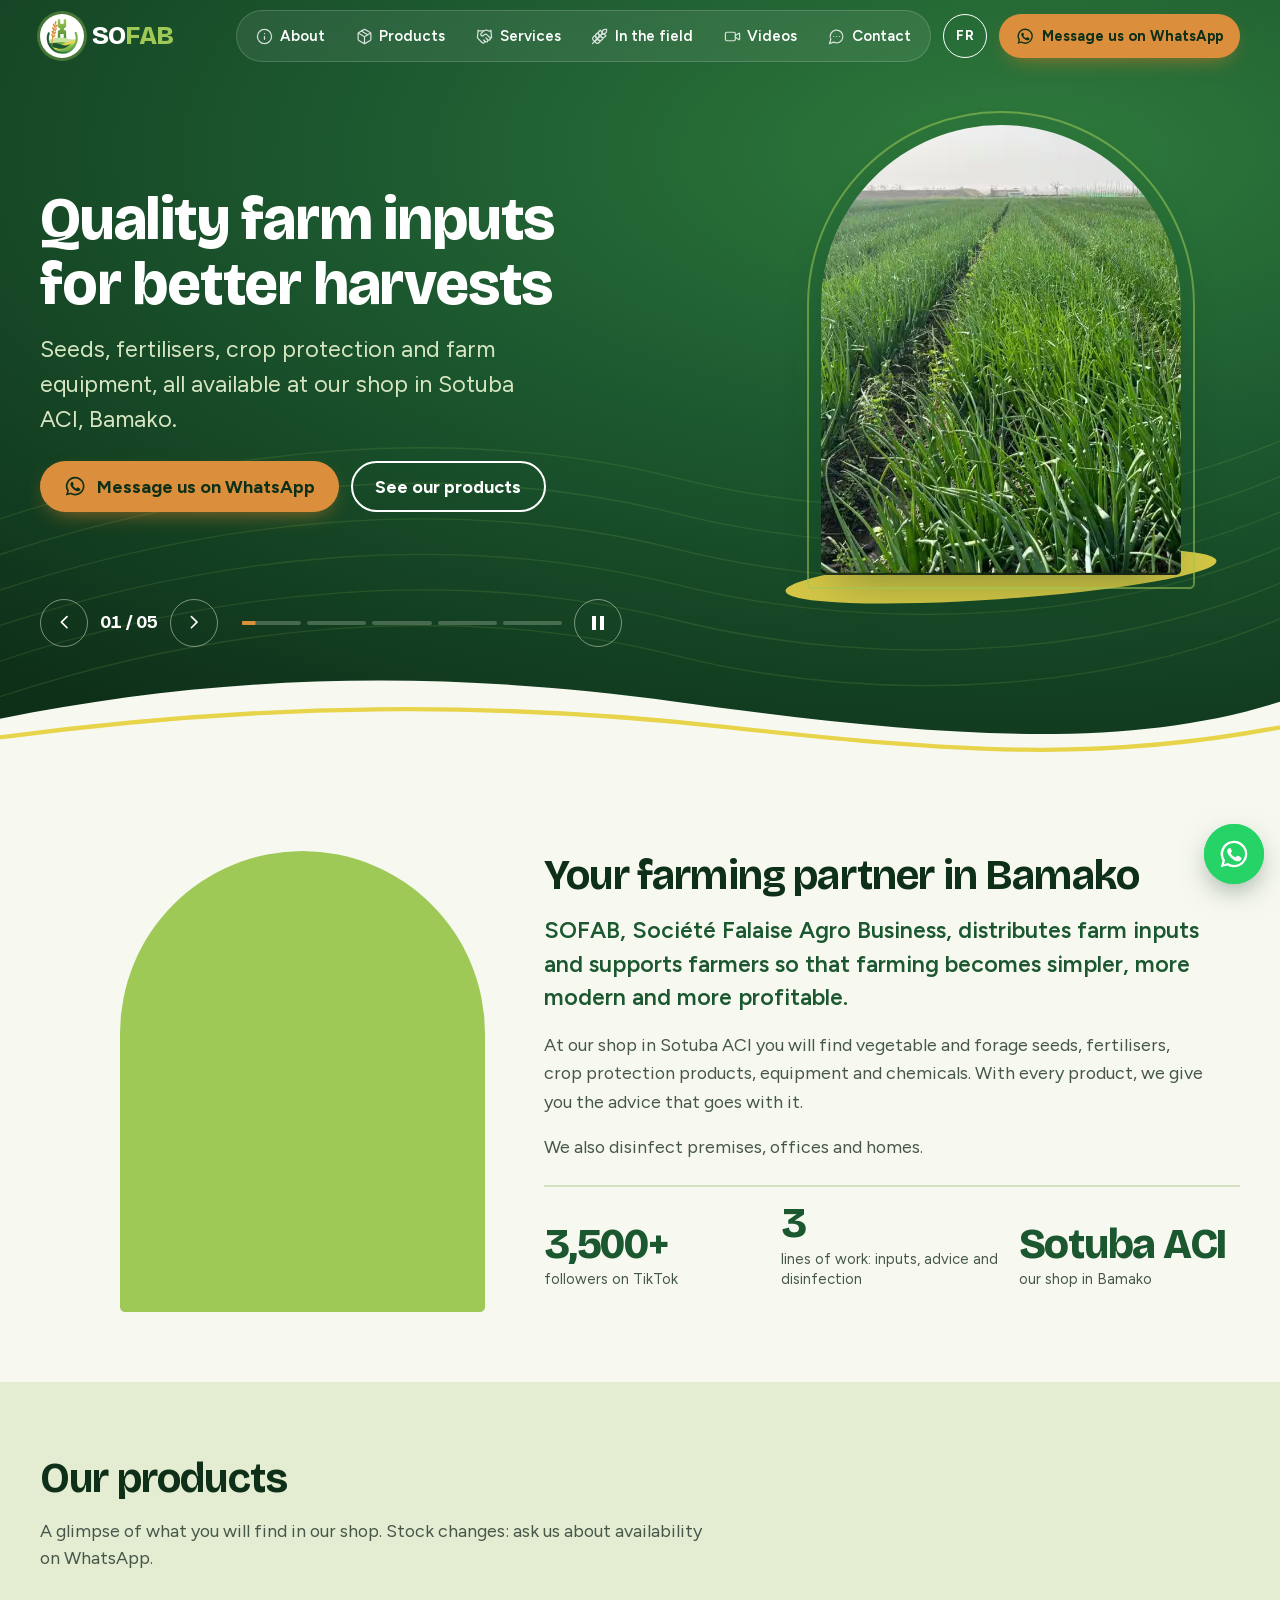
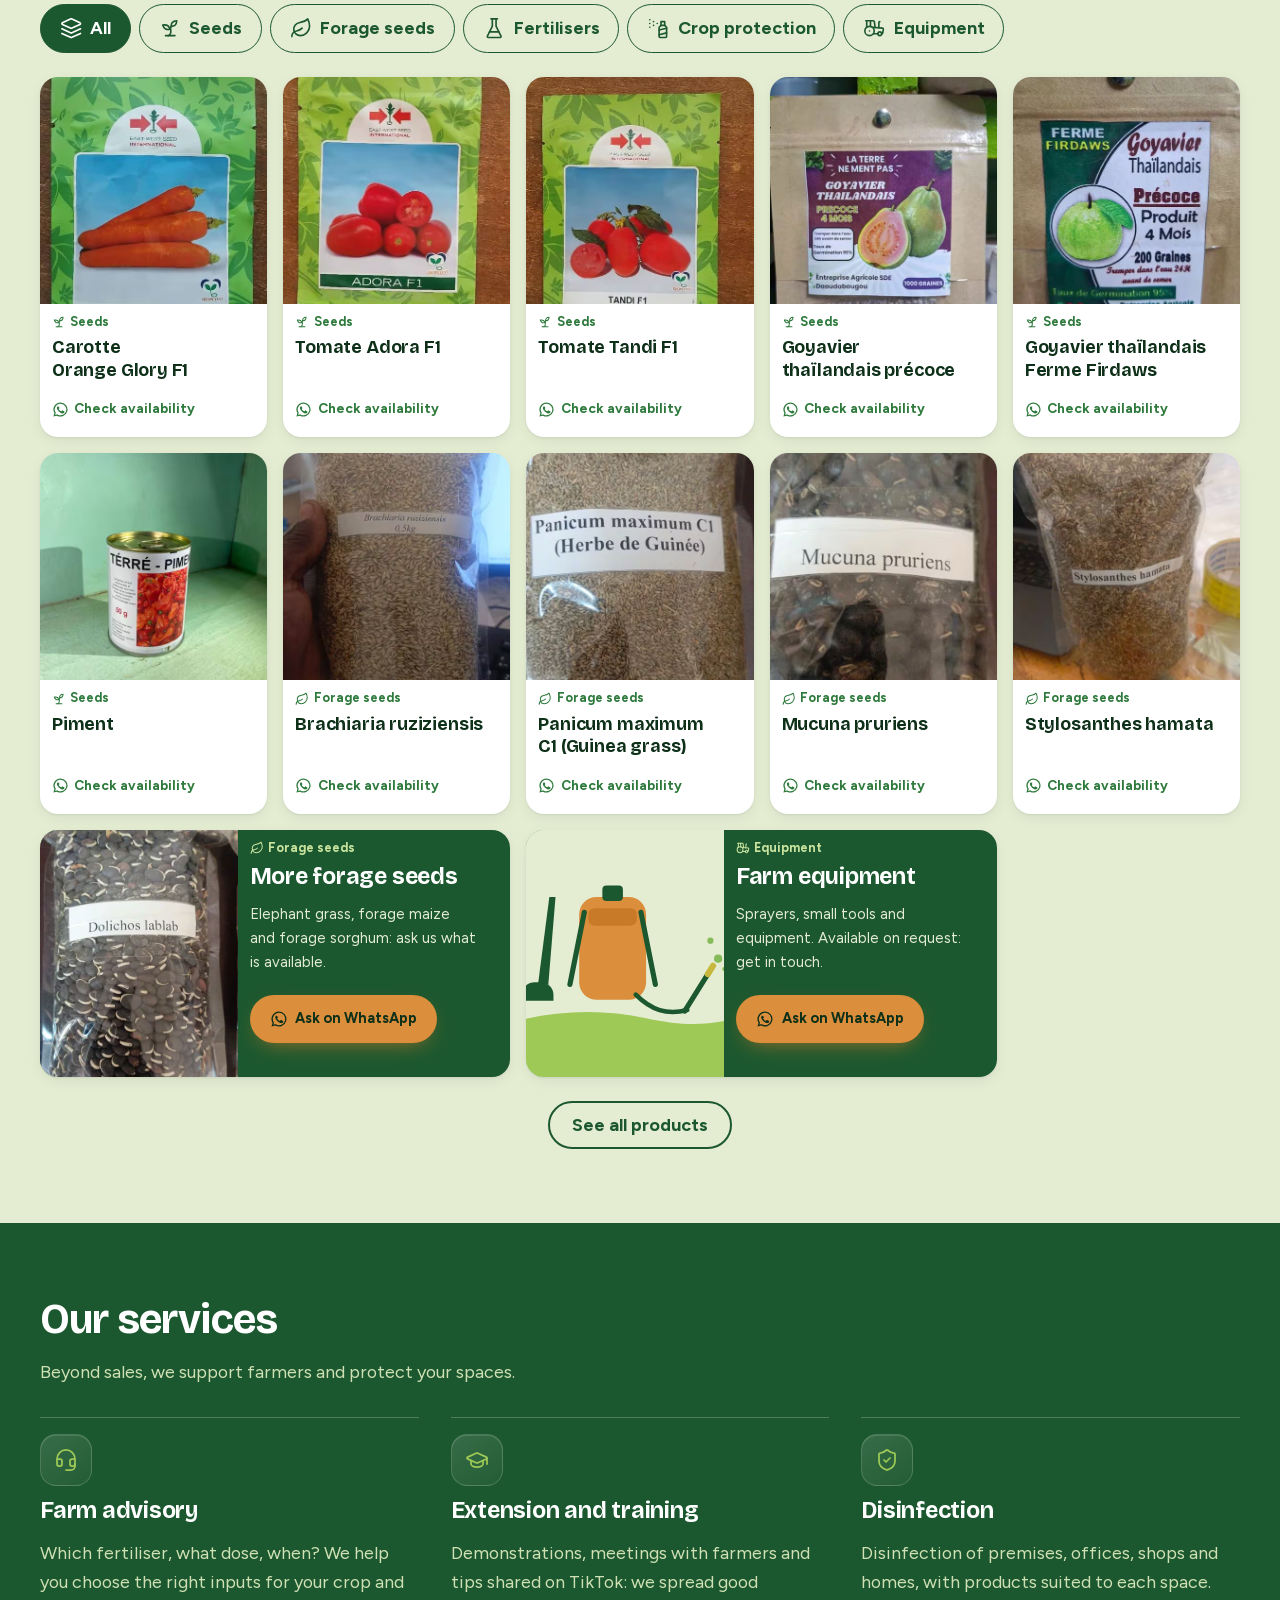
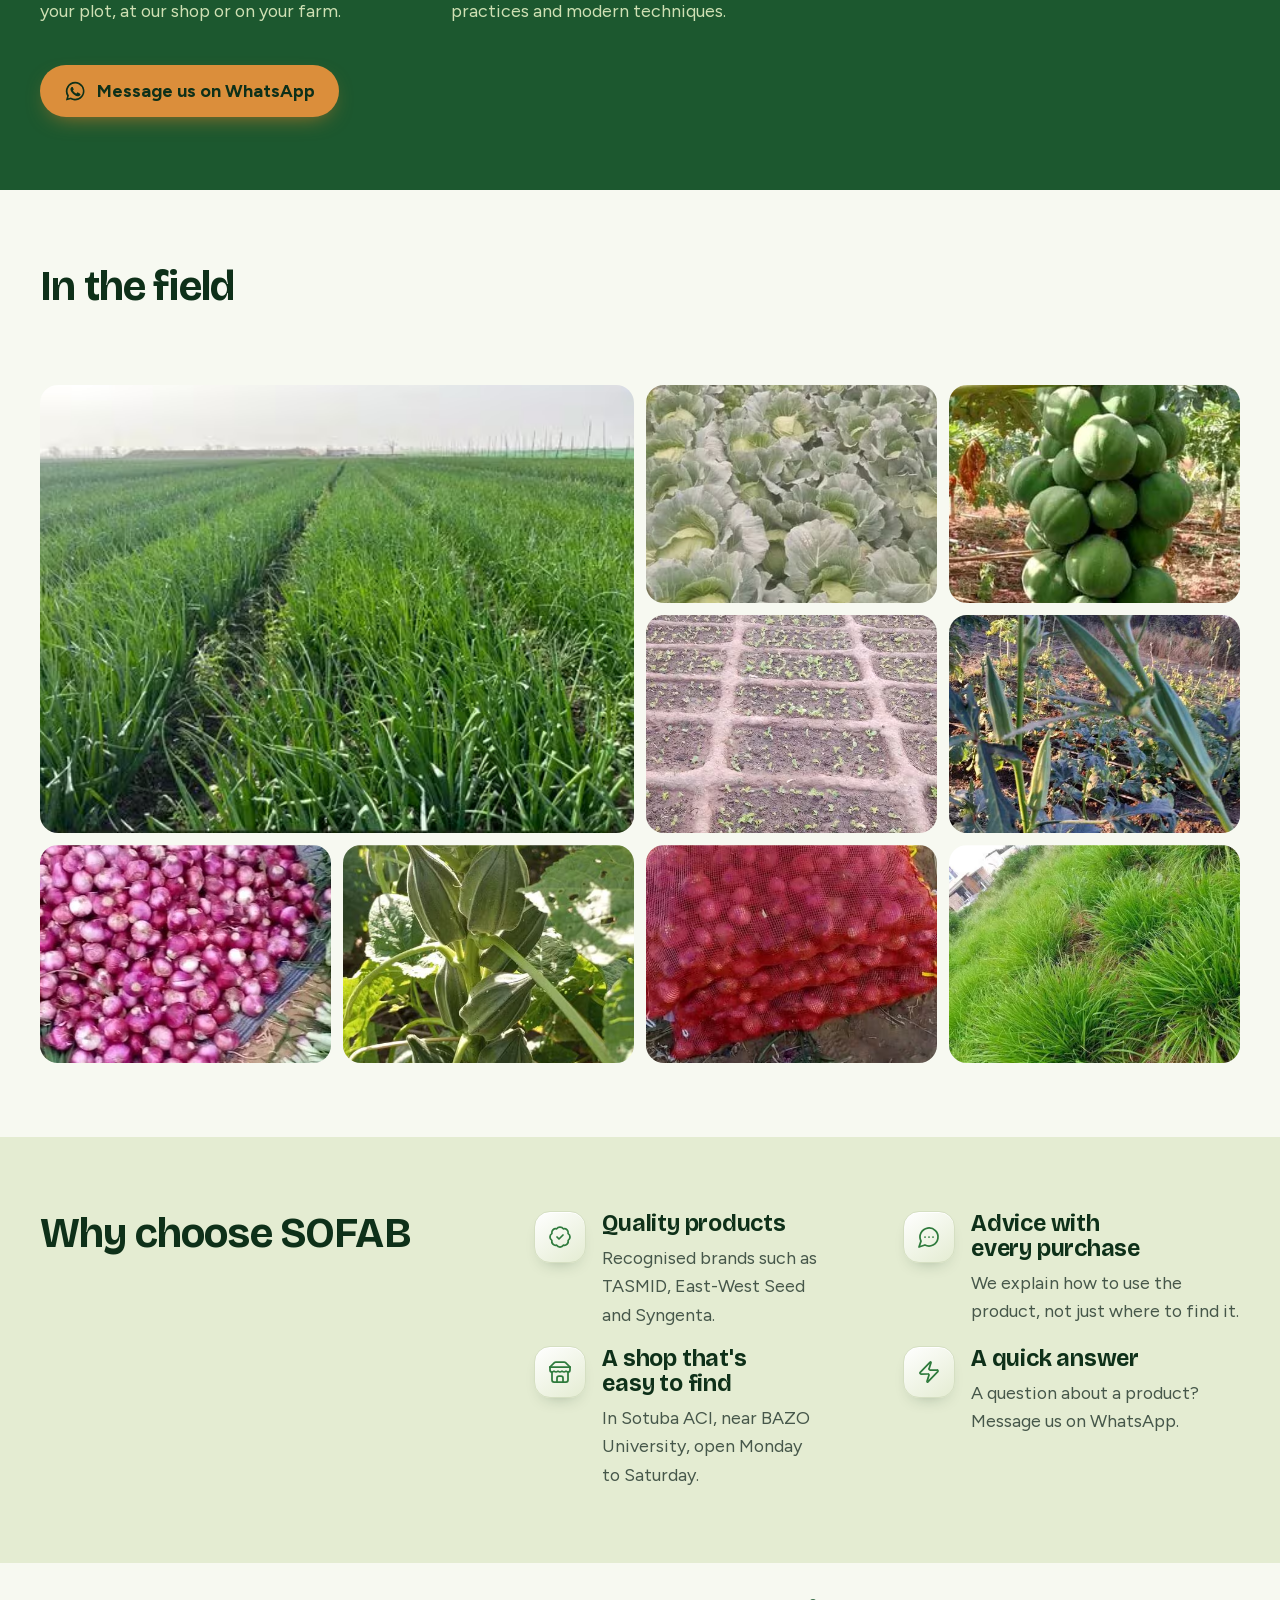
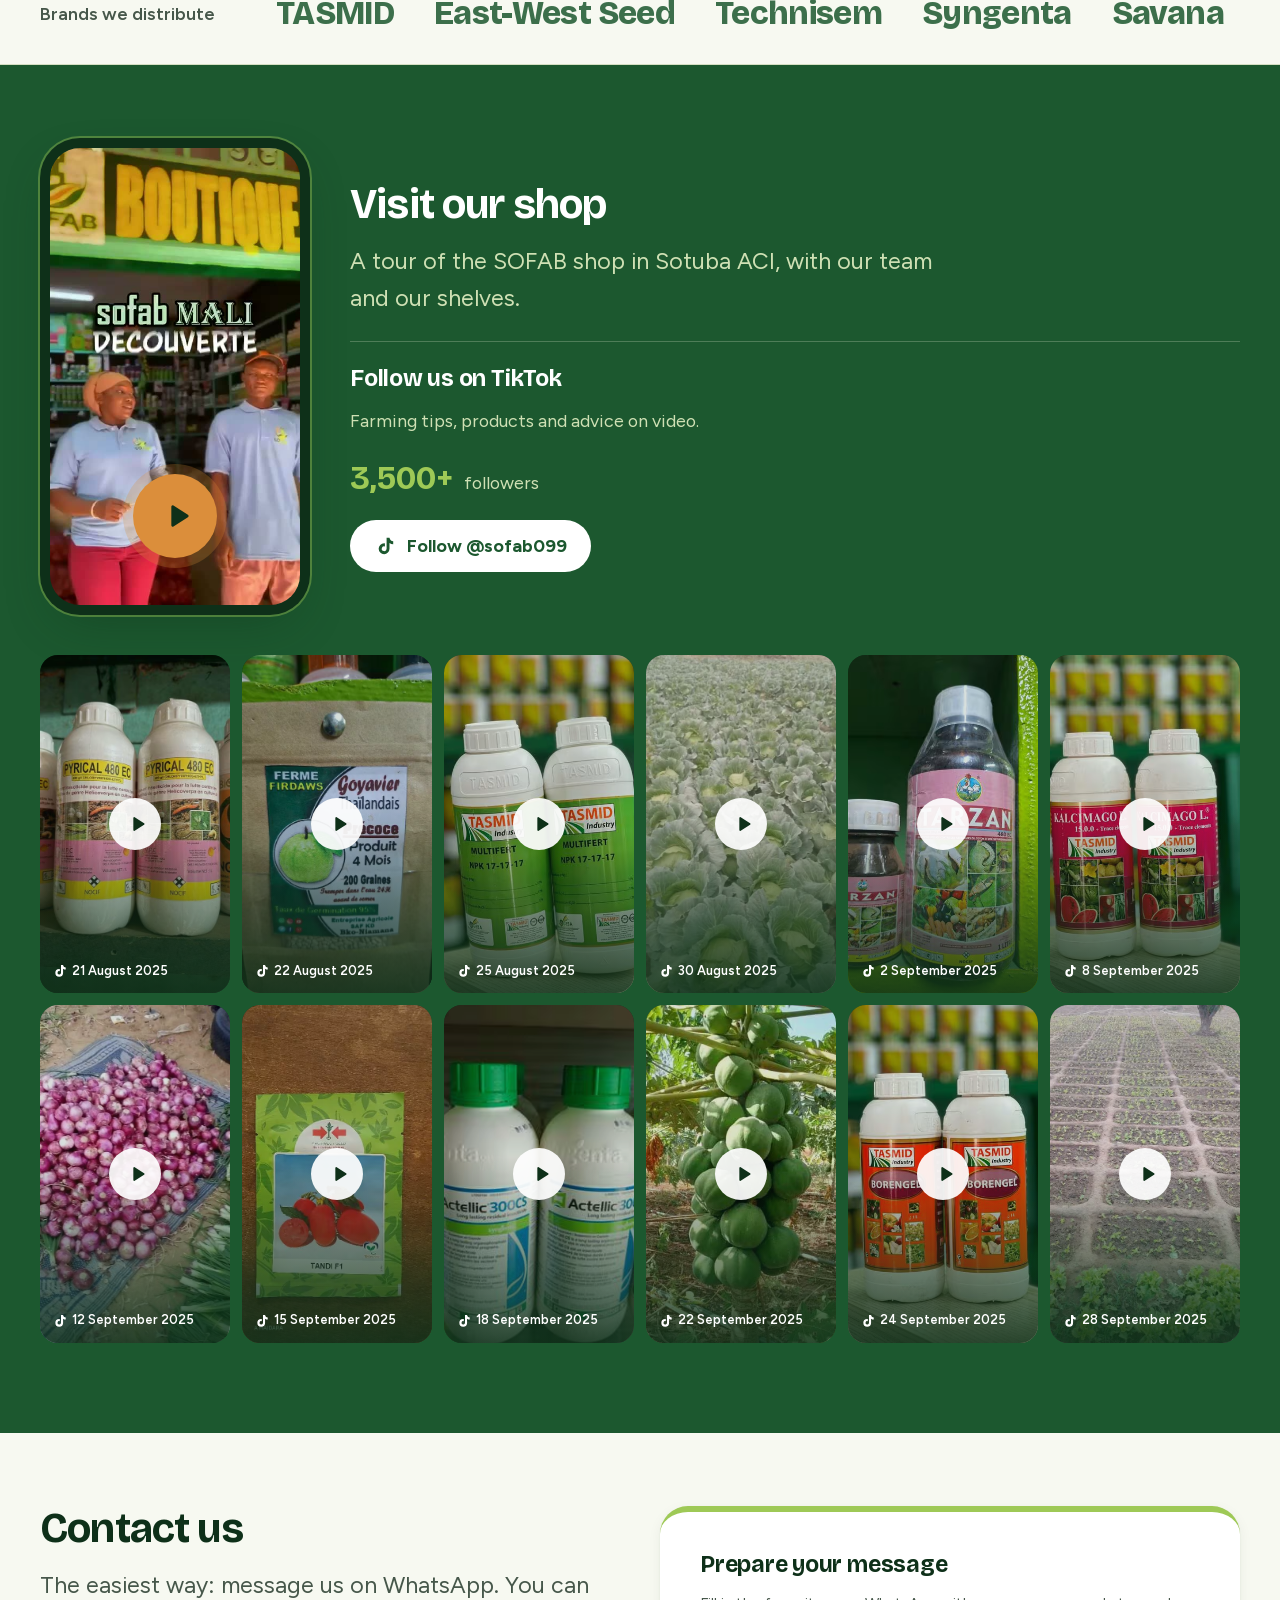
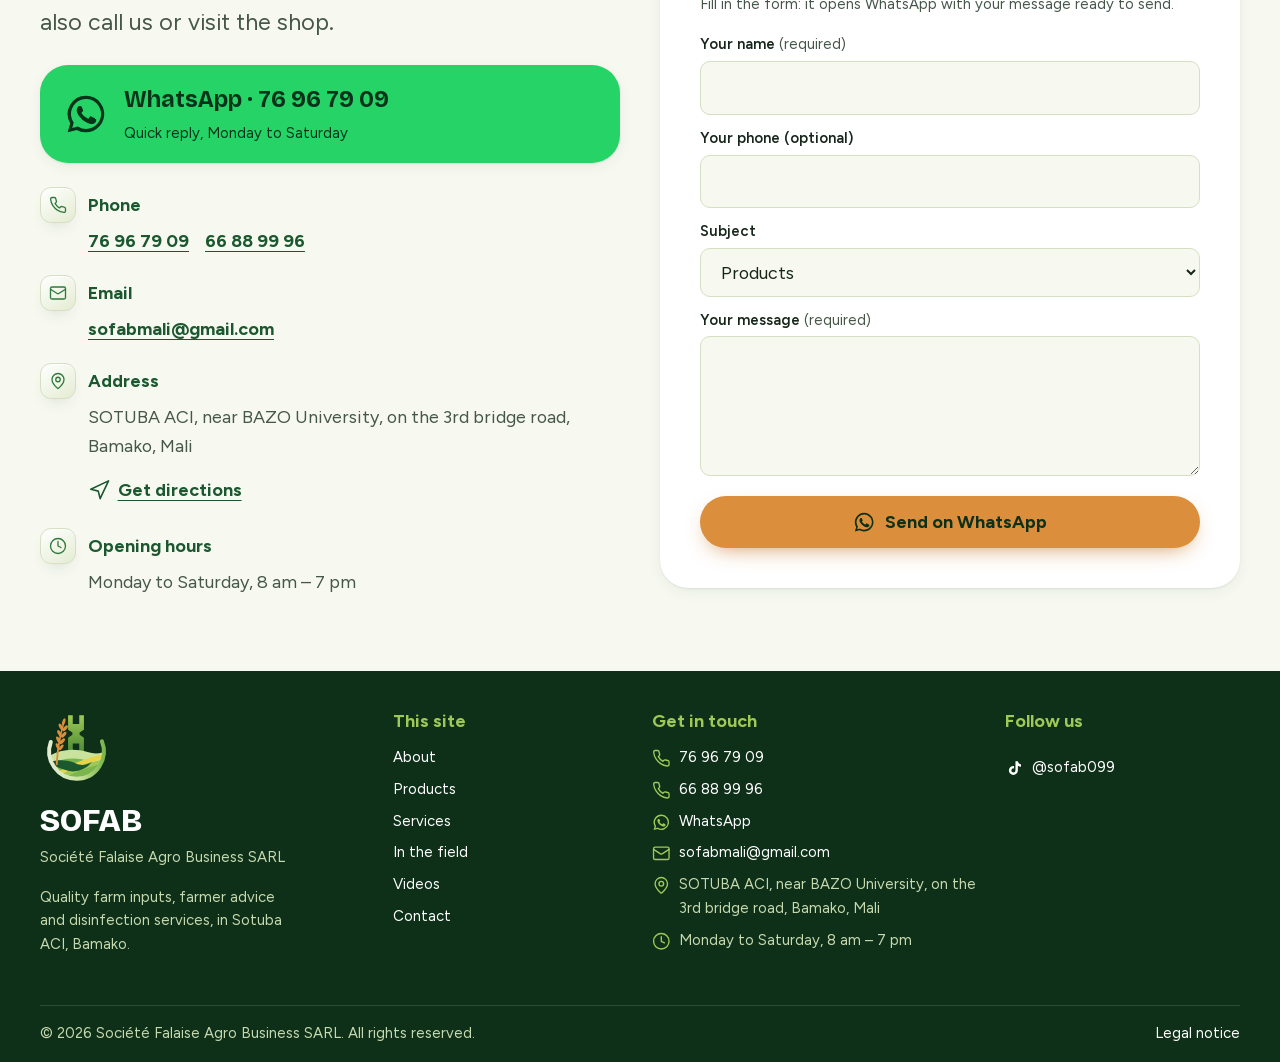
==== commit 45ea30fa: "release: site généré depuis sofab-mali@d774241" ====
--- a/en/index.html
+++ b/en/index.html
@@ -4,7 +4,7 @@
 <meta charset="utf-8">
 <meta name="viewport" content="width=device-width, initial-scale=1, viewport-fit=cover">
 <title>SOFAB Mali — Farm inputs, advice and disinfection in Bamako</title>
-<meta name="description" content="SOFAB, Société Falaise Agro Business: seeds, fertilisers, crop protection and farm equipment, farmer advisory services and disinfection in Sotuba ACI, Bamako.">
+<meta name="description" content="SOFAB, Société Falaise Agro Business: vegetable and forage seeds, fertilisers, crop protection and farm equipment, farmer advisory services and disinfection in Sotuba ACI, Bamako.">
 <meta name="theme-color" content="#1C582F">
 <link rel="canonical" href="https://sofab-mali.github.io/en/">
 <link rel="alternate" hreflang="fr" href="https://sofab-mali.github.io/">
@@ -13,7 +13,7 @@
 <meta property="og:type" content="website">
 <meta property="og:site_name" content="SOFAB Mali">
 <meta property="og:title" content="SOFAB Mali — Farm inputs, advice and disinfection in Bamako">
-<meta property="og:description" content="SOFAB, Société Falaise Agro Business: seeds, fertilisers, crop protection and farm equipment, farmer advisory services and disinfection in Sotuba ACI, Bamako.">
+<meta property="og:description" content="SOFAB, Société Falaise Agro Business: vegetable and forage seeds, fertilisers, crop protection and farm equipment, farmer advisory services and disinfection in Sotuba ACI, Bamako.">
 <meta property="og:url" content="https://sofab-mali.github.io/en/">
 <meta property="og:image" content="https://sofab-mali.github.io/assets/img/og-en.jpg">
 <meta property="og:image:width" content="1200">
@@ -212,7 +212,7 @@
     <div class="about-copy">
       <h2 data-reveal>Your farming partner in Bamako</h2>
       <p class="about-lead" data-reveal>SOFAB, Société Falaise Agro Business, distributes farm inputs and supports farmers so that farming becomes simpler, more modern and more profitable.</p>
-      <p data-reveal>At our shop in Sotuba ACI you will find seeds, fertilisers, crop protection products, equipment and chemicals. With every product, we give you the advice that goes with it.</p>
+      <p data-reveal>At our shop in Sotuba ACI you will find vegetable and forage seeds, fertilisers, crop protection products, equipment and chemicals. With every product, we give you the advice that goes with it.</p>
       <p data-reveal>We also disinfect premises, offices and homes.</p>
       <div class="stats" id="stats">
         <h3 class="visually-hidden">SOFAB at a glance</h3>
@@ -232,7 +232,8 @@
     </div>
     <div class="filters" role="group" aria-label="Filter products" data-filters hidden>
       <button type="button" class="chip" data-filter="all" aria-pressed="true"><svg class="icon" aria-hidden="true"><use href="#i-layers"/></svg>All</button>
-      <button type="button" class="chip" data-filter="semences" aria-pressed="false"><svg class="icon" aria-hidden="true"><use href="#i-sprout"/></svg>Seeds</button>
+      <button type="button" class="chip" data-filter="semences" aria-pressed="false"><svg class="icon" aria-hidden="true"><use href="#i-seed"/></svg>Seeds</button>
+      <button type="button" class="chip" data-filter="fourrage" aria-pressed="false"><svg class="icon" aria-hidden="true"><use href="#i-leaf"/></svg>Forage seeds</button>
       <button type="button" class="chip" data-filter="engrais" aria-pressed="false"><svg class="icon" aria-hidden="true"><use href="#i-flask"/></svg>Fertilisers</button>
       <button type="button" class="chip" data-filter="phyto" aria-pressed="false"><svg class="icon" aria-hidden="true"><use href="#i-spray"/></svg>Crop protection</button>
       <button type="button" class="chip" data-filter="materiel" aria-pressed="false"><svg class="icon" aria-hidden="true"><use href="#i-tractor"/></svg>Equipment</button>
@@ -242,7 +243,7 @@
       <li class="product" data-cat="semences">
         <a class="product-media" href="/assets/img/semence-carotte-orange-glory-480.jpg" data-lightbox="products" data-caption="Carotte Orange Glory F1" aria-label="Enlarge photo : Carotte Orange Glory F1"><picture><source type="image/avif" srcset="/assets/img/semence-carotte-orange-glory-480.avif 480w" sizes="(min-width: 1024px) 25vw, (min-width: 600px) 33vw, 50vw"><source type="image/webp" srcset="/assets/img/semence-carotte-orange-glory-480.webp 480w" sizes="(min-width: 1024px) 25vw, (min-width: 600px) 33vw, 50vw"><img src="/assets/img/semence-carotte-orange-glory-480.jpg" srcset="/assets/img/semence-carotte-orange-glory-480.jpg 480w" sizes="(min-width: 1024px) 25vw, (min-width: 600px) 33vw, 50vw" width="480" height="853" alt="Orange Glory F1 carrot seed packet (East-West Seed)" loading="lazy" decoding="async"></picture></a>
         <div class="product-body">
-          <p class="product-cat"><svg class="icon" aria-hidden="true"><use href="#i-sprout"/></svg>Seeds</p>
+          <p class="product-cat"><svg class="icon" aria-hidden="true"><use href="#i-seed"/></svg>Seeds</p>
           <h3 class="product-name">Carotte Orange Glory F1</h3>
           <a class="product-ask" href="https://wa.me/22376967909?text=Hello%20SOFAB%2C%20is%20this%20product%20available%3A%20Carotte%20Orange%20Glory%20F1" target="_blank" rel="noopener"><svg class="icon" aria-hidden="true"><use href="#i-wa"/></svg>Check availability</a>
         </div>
@@ -251,7 +252,7 @@
       <li class="product" data-cat="semences">
         <a class="product-media" href="/assets/img/semence-tomate-adora-480.jpg" data-lightbox="products" data-caption="Tomate Adora F1" aria-label="Enlarge photo : Tomate Adora F1"><picture><source type="image/avif" srcset="/assets/img/semence-tomate-adora-480.avif 480w" sizes="(min-width: 1024px) 25vw, (min-width: 600px) 33vw, 50vw"><source type="image/webp" srcset="/assets/img/semence-tomate-adora-480.webp 480w" sizes="(min-width: 1024px) 25vw, (min-width: 600px) 33vw, 50vw"><img src="/assets/img/semence-tomate-adora-480.jpg" srcset="/assets/img/semence-tomate-adora-480.jpg 480w" sizes="(min-width: 1024px) 25vw, (min-width: 600px) 33vw, 50vw" width="480" height="853" alt="Adora F1 tomato seed packet (East-West Seed)" loading="lazy" decoding="async"></picture></a>
         <div class="product-body">
-          <p class="product-cat"><svg class="icon" aria-hidden="true"><use href="#i-sprout"/></svg>Seeds</p>
+          <p class="product-cat"><svg class="icon" aria-hidden="true"><use href="#i-seed"/></svg>Seeds</p>
           <h3 class="product-name">Tomate Adora F1</h3>
           <a class="product-ask" href="https://wa.me/22376967909?text=Hello%20SOFAB%2C%20is%20this%20product%20available%3A%20Tomate%20Adora%20F1" target="_blank" rel="noopener"><svg class="icon" aria-hidden="true"><use href="#i-wa"/></svg>Check availability</a>
         </div>
@@ -260,7 +261,7 @@
       <li class="product" data-cat="semences">
         <a class="product-media" href="/assets/img/semence-tomate-tandi-480.jpg" data-lightbox="products" data-caption="Tomate Tandi F1" aria-label="Enlarge photo : Tomate Tandi F1"><picture><source type="image/avif" srcset="/assets/img/semence-tomate-tandi-480.avif 480w" sizes="(min-width: 1024px) 25vw, (min-width: 600px) 33vw, 50vw"><source type="image/webp" srcset="/assets/img/semence-tomate-tandi-480.webp 480w" sizes="(min-width: 1024px) 25vw, (min-width: 600px) 33vw, 50vw"><img src="/assets/img/semence-tomate-tandi-480.jpg" srcset="/assets/img/semence-tomate-tandi-480.jpg 480w" sizes="(min-width: 1024px) 25vw, (min-width: 600px) 33vw, 50vw" width="480" height="853" alt="Tandi F1 tomato seed packet (East-West Seed)" loading="lazy" decoding="async"></picture></a>
         <div class="product-body">
-          <p class="product-cat"><svg class="icon" aria-hidden="true"><use href="#i-sprout"/></svg>Seeds</p>
+          <p class="product-cat"><svg class="icon" aria-hidden="true"><use href="#i-seed"/></svg>Seeds</p>
           <h3 class="product-name">Tomate Tandi F1</h3>
           <a class="product-ask" href="https://wa.me/22376967909?text=Hello%20SOFAB%2C%20is%20this%20product%20available%3A%20Tomate%20Tandi%20F1" target="_blank" rel="noopener"><svg class="icon" aria-hidden="true"><use href="#i-wa"/></svg>Check availability</a>
         </div>
@@ -269,7 +270,7 @@
       <li class="product" data-cat="semences">
         <a class="product-media" href="/assets/img/semence-goyavier-thailandais-720.jpg" data-lightbox="products" data-caption="Goyavier thaïlandais précoce" aria-label="Enlarge photo : Goyavier thaïlandais précoce"><picture><source type="image/avif" srcset="/assets/img/semence-goyavier-thailandais-480.avif 480w, /assets/img/semence-goyavier-thailandais-720.avif 720w" sizes="(min-width: 1024px) 25vw, (min-width: 600px) 33vw, 50vw"><source type="image/webp" srcset="/assets/img/semence-goyavier-thailandais-480.webp 480w, /assets/img/semence-goyavier-thailandais-720.webp 720w" sizes="(min-width: 1024px) 25vw, (min-width: 600px) 33vw, 50vw"><img src="/assets/img/semence-goyavier-thailandais-720.jpg" srcset="/assets/img/semence-goyavier-thailandais-480.jpg 480w, /assets/img/semence-goyavier-thailandais-720.jpg 720w" sizes="(min-width: 1024px) 25vw, (min-width: 600px) 33vw, 50vw" width="720" height="1050" alt="Early Thai guava seed packet" loading="lazy" decoding="async"></picture></a>
         <div class="product-body">
-          <p class="product-cat"><svg class="icon" aria-hidden="true"><use href="#i-sprout"/></svg>Seeds</p>
+          <p class="product-cat"><svg class="icon" aria-hidden="true"><use href="#i-seed"/></svg>Seeds</p>
           <h3 class="product-name">Goyavier thaïlandais précoce</h3>
           <a class="product-ask" href="https://wa.me/22376967909?text=Hello%20SOFAB%2C%20is%20this%20product%20available%3A%20Goyavier%20tha%C3%AFlandais%20pr%C3%A9coce" target="_blank" rel="noopener"><svg class="icon" aria-hidden="true"><use href="#i-wa"/></svg>Check availability</a>
         </div>
@@ -278,7 +279,7 @@
       <li class="product" data-cat="semences">
         <a class="product-media" href="/assets/img/semence-goyavier-firdaws-720.jpg" data-lightbox="products" data-caption="Goyavier thaïlandais Ferme Firdaws" aria-label="Enlarge photo : Goyavier thaïlandais Ferme Firdaws"><picture><source type="image/avif" srcset="/assets/img/semence-goyavier-firdaws-480.avif 480w, /assets/img/semence-goyavier-firdaws-720.avif 720w" sizes="(min-width: 1024px) 25vw, (min-width: 600px) 33vw, 50vw"><source type="image/webp" srcset="/assets/img/semence-goyavier-firdaws-480.webp 480w, /assets/img/semence-goyavier-firdaws-720.webp 720w" sizes="(min-width: 1024px) 25vw, (min-width: 600px) 33vw, 50vw"><img src="/assets/img/semence-goyavier-firdaws-720.jpg" srcset="/assets/img/semence-goyavier-firdaws-480.jpg 480w, /assets/img/semence-goyavier-firdaws-720.jpg 720w" sizes="(min-width: 1024px) 25vw, (min-width: 600px) 33vw, 50vw" width="720" height="1280" alt="Ferme Firdaws Thai guava seeds" loading="lazy" decoding="async"></picture></a>
         <div class="product-body">
-          <p class="product-cat"><svg class="icon" aria-hidden="true"><use href="#i-sprout"/></svg>Seeds</p>
+          <p class="product-cat"><svg class="icon" aria-hidden="true"><use href="#i-seed"/></svg>Seeds</p>
           <h3 class="product-name">Goyavier thaïlandais Ferme Firdaws</h3>
           <a class="product-ask" href="https://wa.me/22376967909?text=Hello%20SOFAB%2C%20is%20this%20product%20available%3A%20Goyavier%20tha%C3%AFlandais%20Ferme%20Firdaws" target="_blank" rel="noopener"><svg class="icon" aria-hidden="true"><use href="#i-wa"/></svg>Check availability</a>
         </div>
@@ -287,13 +288,103 @@
       <li class="product" data-cat="semences">
         <a class="product-media" href="/assets/img/semence-piment-terre-1600.jpg" data-lightbox="products" data-caption="Piment" aria-label="Enlarge photo : Piment"><picture><source type="image/avif" srcset="/assets/img/semence-piment-terre-480.avif 480w, /assets/img/semence-piment-terre-960.avif 960w, /assets/img/semence-piment-terre-1600.avif 1600w" sizes="(min-width: 1024px) 25vw, (min-width: 600px) 33vw, 50vw"><source type="image/webp" srcset="/assets/img/semence-piment-terre-480.webp 480w, /assets/img/semence-piment-terre-960.webp 960w, /assets/img/semence-piment-terre-1600.webp 1600w" sizes="(min-width: 1024px) 25vw, (min-width: 600px) 33vw, 50vw"><img src="/assets/img/semence-piment-terre-960.jpg" srcset="/assets/img/semence-piment-terre-480.jpg 480w, /assets/img/semence-piment-terre-960.jpg 960w, /assets/img/semence-piment-terre-1600.jpg 1600w" sizes="(min-width: 1024px) 25vw, (min-width: 600px) 33vw, 50vw" width="960" height="1280" alt="Chili pepper seed tin" loading="lazy" decoding="async"></picture></a>
         <div class="product-body">
-          <p class="product-cat"><svg class="icon" aria-hidden="true"><use href="#i-sprout"/></svg>Seeds</p>
+          <p class="product-cat"><svg class="icon" aria-hidden="true"><use href="#i-seed"/></svg>Seeds</p>
           <h3 class="product-name">Piment</h3>
           <a class="product-ask" href="https://wa.me/22376967909?text=Hello%20SOFAB%2C%20is%20this%20product%20available%3A%20Piment" target="_blank" rel="noopener"><svg class="icon" aria-hidden="true"><use href="#i-wa"/></svg>Check availability</a>
         </div>
       </li>
       
-      <li class="product" data-cat="engrais">
+      <li class="product" data-cat="fourrage">
+        <a class="product-media" href="/assets/img/fourrage-brachiaria-960.jpg" data-lightbox="products" data-caption="Brachiaria ruziziensis" aria-label="Enlarge photo : Brachiaria ruziziensis"><picture><source type="image/avif" srcset="/assets/img/fourrage-brachiaria-480.avif 480w, /assets/img/fourrage-brachiaria-960.avif 960w" sizes="(min-width: 1024px) 25vw, (min-width: 600px) 33vw, 50vw"><source type="image/webp" srcset="/assets/img/fourrage-brachiaria-480.webp 480w, /assets/img/fourrage-brachiaria-960.webp 960w" sizes="(min-width: 1024px) 25vw, (min-width: 600px) 33vw, 50vw"><img src="/assets/img/fourrage-brachiaria-960.jpg" srcset="/assets/img/fourrage-brachiaria-480.jpg 480w, /assets/img/fourrage-brachiaria-960.jpg 960w" sizes="(min-width: 1024px) 25vw, (min-width: 600px) 33vw, 50vw" width="960" height="1200" alt="Brachiaria ruziziensis seed bag" loading="lazy" decoding="async"></picture></a>
+        <div class="product-body">
+          <p class="product-cat"><svg class="icon" aria-hidden="true"><use href="#i-leaf"/></svg>Forage seeds</p>
+          <h3 class="product-name">Brachiaria ruziziensis</h3>
+          <a class="product-ask" href="https://wa.me/22376967909?text=Hello%20SOFAB%2C%20is%20this%20product%20available%3A%20Brachiaria%20ruziziensis" target="_blank" rel="noopener"><svg class="icon" aria-hidden="true"><use href="#i-wa"/></svg>Check availability</a>
+        </div>
+      </li>
+      
+      <li class="product" data-cat="fourrage">
+        <a class="product-media" href="/assets/img/fourrage-panicum-960.jpg" data-lightbox="products" data-caption="Panicum maximum C1 (Guinea grass)" aria-label="Enlarge photo : Panicum maximum C1 (Guinea grass)"><picture><source type="image/avif" srcset="/assets/img/fourrage-panicum-480.avif 480w, /assets/img/fourrage-panicum-960.avif 960w" sizes="(min-width: 1024px) 25vw, (min-width: 600px) 33vw, 50vw"><source type="image/webp" srcset="/assets/img/fourrage-panicum-480.webp 480w, /assets/img/fourrage-panicum-960.webp 960w" sizes="(min-width: 1024px) 25vw, (min-width: 600px) 33vw, 50vw"><img src="/assets/img/fourrage-panicum-960.jpg" srcset="/assets/img/fourrage-panicum-480.jpg 480w, /assets/img/fourrage-panicum-960.jpg 960w" sizes="(min-width: 1024px) 25vw, (min-width: 600px) 33vw, 50vw" width="960" height="1200" alt="Panicum maximum C1 (Guinea grass) seed bag" loading="lazy" decoding="async"></picture></a>
+        <div class="product-body">
+          <p class="product-cat"><svg class="icon" aria-hidden="true"><use href="#i-leaf"/></svg>Forage seeds</p>
+          <h3 class="product-name">Panicum maximum C1 (Guinea grass)</h3>
+          <a class="product-ask" href="https://wa.me/22376967909?text=Hello%20SOFAB%2C%20is%20this%20product%20available%3A%20Panicum%20maximum%20C1%20(Guinea%20grass)" target="_blank" rel="noopener"><svg class="icon" aria-hidden="true"><use href="#i-wa"/></svg>Check availability</a>
+        </div>
+      </li>
+      
+      <li class="product" data-cat="fourrage">
+        <a class="product-media" href="/assets/img/fourrage-mucuna-607.jpg" data-lightbox="products" data-caption="Mucuna pruriens" aria-label="Enlarge photo : Mucuna pruriens"><picture><source type="image/avif" srcset="/assets/img/fourrage-mucuna-480.avif 480w, /assets/img/fourrage-mucuna-607.avif 607w" sizes="(min-width: 1024px) 25vw, (min-width: 600px) 33vw, 50vw"><source type="image/webp" srcset="/assets/img/fourrage-mucuna-480.webp 480w, /assets/img/fourrage-mucuna-607.webp 607w" sizes="(min-width: 1024px) 25vw, (min-width: 600px) 33vw, 50vw"><img src="/assets/img/fourrage-mucuna-607.jpg" srcset="/assets/img/fourrage-mucuna-480.jpg 480w, /assets/img/fourrage-mucuna-607.jpg 607w" sizes="(min-width: 1024px) 25vw, (min-width: 600px) 33vw, 50vw" width="607" height="759" alt="Mucuna pruriens seed bag" loading="lazy" decoding="async"></picture></a>
+        <div class="product-body">
+          <p class="product-cat"><svg class="icon" aria-hidden="true"><use href="#i-leaf"/></svg>Forage seeds</p>
+          <h3 class="product-name">Mucuna pruriens</h3>
+          <a class="product-ask" href="https://wa.me/22376967909?text=Hello%20SOFAB%2C%20is%20this%20product%20available%3A%20Mucuna%20pruriens" target="_blank" rel="noopener"><svg class="icon" aria-hidden="true"><use href="#i-wa"/></svg>Check availability</a>
+        </div>
+      </li>
+      
+      <li class="product" data-cat="fourrage">
+        <a class="product-media" href="/assets/img/fourrage-stylosanthes-hamata-607.jpg" data-lightbox="products" data-caption="Stylosanthes hamata" aria-label="Enlarge photo : Stylosanthes hamata"><picture><source type="image/avif" srcset="/assets/img/fourrage-stylosanthes-hamata-480.avif 480w, /assets/img/fourrage-stylosanthes-hamata-607.avif 607w" sizes="(min-width: 1024px) 25vw, (min-width: 600px) 33vw, 50vw"><source type="image/webp" srcset="/assets/img/fourrage-stylosanthes-hamata-480.webp 480w, /assets/img/fourrage-stylosanthes-hamata-607.webp 607w" sizes="(min-width: 1024px) 25vw, (min-width: 600px) 33vw, 50vw"><img src="/assets/img/fourrage-stylosanthes-hamata-607.jpg" srcset="/assets/img/fourrage-stylosanthes-hamata-480.jpg 480w, /assets/img/fourrage-stylosanthes-hamata-607.jpg 607w" sizes="(min-width: 1024px) 25vw, (min-width: 600px) 33vw, 50vw" width="607" height="759" alt="Stylosanthes hamata seed bag" loading="lazy" decoding="async"></picture></a>
+        <div class="product-body">
+          <p class="product-cat"><svg class="icon" aria-hidden="true"><use href="#i-leaf"/></svg>Forage seeds</p>
+          <h3 class="product-name">Stylosanthes hamata</h3>
+          <a class="product-ask" href="https://wa.me/22376967909?text=Hello%20SOFAB%2C%20is%20this%20product%20available%3A%20Stylosanthes%20hamata" target="_blank" rel="noopener"><svg class="icon" aria-hidden="true"><use href="#i-wa"/></svg>Check availability</a>
+        </div>
+      </li>
+      
+      <li class="product is-extra" data-cat="fourrage">
+        <a class="product-media" href="/assets/img/fourrage-stylosanthes-guianensis-960.jpg" data-lightbox="products" data-caption="Stylosanthes guianensis" aria-label="Enlarge photo : Stylosanthes guianensis"><picture><source type="image/avif" srcset="/assets/img/fourrage-stylosanthes-guianensis-480.avif 480w, /assets/img/fourrage-stylosanthes-guianensis-960.avif 960w" sizes="(min-width: 1024px) 25vw, (min-width: 600px) 33vw, 50vw"><source type="image/webp" srcset="/assets/img/fourrage-stylosanthes-guianensis-480.webp 480w, /assets/img/fourrage-stylosanthes-guianensis-960.webp 960w" sizes="(min-width: 1024px) 25vw, (min-width: 600px) 33vw, 50vw"><img src="/assets/img/fourrage-stylosanthes-guianensis-960.jpg" srcset="/assets/img/fourrage-stylosanthes-guianensis-480.jpg 480w, /assets/img/fourrage-stylosanthes-guianensis-960.jpg 960w" sizes="(min-width: 1024px) 25vw, (min-width: 600px) 33vw, 50vw" width="960" height="1200" alt="Stylosanthes guianensis seed bag" loading="lazy" decoding="async"></picture></a>
+        <div class="product-body">
+          <p class="product-cat"><svg class="icon" aria-hidden="true"><use href="#i-leaf"/></svg>Forage seeds</p>
+          <h3 class="product-name">Stylosanthes guianensis</h3>
+          <a class="product-ask" href="https://wa.me/22376967909?text=Hello%20SOFAB%2C%20is%20this%20product%20available%3A%20Stylosanthes%20guianensis" target="_blank" rel="noopener"><svg class="icon" aria-hidden="true"><use href="#i-wa"/></svg>Check availability</a>
+        </div>
+      </li>
+      
+      <li class="product is-extra" data-cat="fourrage">
+        <a class="product-media" href="/assets/img/fourrage-dolique-960.jpg" data-lightbox="products" data-caption="Lablab bean (Dolichos lablab)" aria-label="Enlarge photo : Lablab bean (Dolichos lablab)"><picture><source type="image/avif" srcset="/assets/img/fourrage-dolique-480.avif 480w, /assets/img/fourrage-dolique-960.avif 960w" sizes="(min-width: 1024px) 25vw, (min-width: 600px) 33vw, 50vw"><source type="image/webp" srcset="/assets/img/fourrage-dolique-480.webp 480w, /assets/img/fourrage-dolique-960.webp 960w" sizes="(min-width: 1024px) 25vw, (min-width: 600px) 33vw, 50vw"><img src="/assets/img/fourrage-dolique-960.jpg" srcset="/assets/img/fourrage-dolique-480.jpg 480w, /assets/img/fourrage-dolique-960.jpg 960w" sizes="(min-width: 1024px) 25vw, (min-width: 600px) 33vw, 50vw" width="960" height="1200" alt="Lablab bean (Dolichos lablab) seed bag" loading="lazy" decoding="async"></picture></a>
+        <div class="product-body">
+          <p class="product-cat"><svg class="icon" aria-hidden="true"><use href="#i-leaf"/></svg>Forage seeds</p>
+          <h3 class="product-name">Lablab bean (Dolichos lablab)</h3>
+          <a class="product-ask" href="https://wa.me/22376967909?text=Hello%20SOFAB%2C%20is%20this%20product%20available%3A%20Lablab%20bean%20(Dolichos%20lablab)" target="_blank" rel="noopener"><svg class="icon" aria-hidden="true"><use href="#i-wa"/></svg>Check availability</a>
+        </div>
+      </li>
+      
+      <li class="product is-extra" data-cat="fourrage">
+        <a class="product-media" href="/assets/img/fourrage-niebe-960.jpg" data-lightbox="products" data-caption="Forage cowpea CZ06-1-12 (Jiguifa)" aria-label="Enlarge photo : Forage cowpea CZ06-1-12 (Jiguifa)"><picture><source type="image/avif" srcset="/assets/img/fourrage-niebe-480.avif 480w, /assets/img/fourrage-niebe-960.avif 960w" sizes="(min-width: 1024px) 25vw, (min-width: 600px) 33vw, 50vw"><source type="image/webp" srcset="/assets/img/fourrage-niebe-480.webp 480w, /assets/img/fourrage-niebe-960.webp 960w" sizes="(min-width: 1024px) 25vw, (min-width: 600px) 33vw, 50vw"><img src="/assets/img/fourrage-niebe-960.jpg" srcset="/assets/img/fourrage-niebe-480.jpg 480w, /assets/img/fourrage-niebe-960.jpg 960w" sizes="(min-width: 1024px) 25vw, (min-width: 600px) 33vw, 50vw" width="960" height="1200" alt="Forage cowpea CZ06-1-12 (Jiguifa) seed bag" loading="lazy" decoding="async"></picture></a>
+        <div class="product-body">
+          <p class="product-cat"><svg class="icon" aria-hidden="true"><use href="#i-leaf"/></svg>Forage seeds</p>
+          <h3 class="product-name">Forage cowpea CZ06-1-12 (Jiguifa)</h3>
+          <a class="product-ask" href="https://wa.me/22376967909?text=Hello%20SOFAB%2C%20is%20this%20product%20available%3A%20Forage%20cowpea%20CZ06-1-12%20(Jiguifa)" target="_blank" rel="noopener"><svg class="icon" aria-hidden="true"><use href="#i-wa"/></svg>Check availability</a>
+        </div>
+      </li>
+      
+      <li class="product is-extra" data-cat="fourrage">
+        <a class="product-media" href="/assets/img/fourrage-pois-angole-960.jpg" data-lightbox="products" data-caption="Pigeon pea (Cajanus cajan)" aria-label="Enlarge photo : Pigeon pea (Cajanus cajan)"><picture><source type="image/avif" srcset="/assets/img/fourrage-pois-angole-480.avif 480w, /assets/img/fourrage-pois-angole-960.avif 960w" sizes="(min-width: 1024px) 25vw, (min-width: 600px) 33vw, 50vw"><source type="image/webp" srcset="/assets/img/fourrage-pois-angole-480.webp 480w, /assets/img/fourrage-pois-angole-960.webp 960w" sizes="(min-width: 1024px) 25vw, (min-width: 600px) 33vw, 50vw"><img src="/assets/img/fourrage-pois-angole-960.jpg" srcset="/assets/img/fourrage-pois-angole-480.jpg 480w, /assets/img/fourrage-pois-angole-960.jpg 960w" sizes="(min-width: 1024px) 25vw, (min-width: 600px) 33vw, 50vw" width="960" height="1200" alt="Pigeon pea (Cajanus cajan) seed bag" loading="lazy" decoding="async"></picture></a>
+        <div class="product-body">
+          <p class="product-cat"><svg class="icon" aria-hidden="true"><use href="#i-leaf"/></svg>Forage seeds</p>
+          <h3 class="product-name">Pigeon pea (Cajanus cajan)</h3>
+          <a class="product-ask" href="https://wa.me/22376967909?text=Hello%20SOFAB%2C%20is%20this%20product%20available%3A%20Pigeon%20pea%20(Cajanus%20cajan)" target="_blank" rel="noopener"><svg class="icon" aria-hidden="true"><use href="#i-wa"/></svg>Check availability</a>
+        </div>
+      </li>
+      
+      <li class="product is-extra" data-cat="fourrage">
+        <a class="product-media" href="/assets/img/fourrage-bourgou-480.jpg" data-lightbox="products" data-caption="Bourgou (Echinochloa stagnina)" aria-label="Enlarge photo : Bourgou (Echinochloa stagnina)"><picture><source type="image/avif" srcset="/assets/img/fourrage-bourgou-480.avif 480w" sizes="(min-width: 1024px) 25vw, (min-width: 600px) 33vw, 50vw"><source type="image/webp" srcset="/assets/img/fourrage-bourgou-480.webp 480w" sizes="(min-width: 1024px) 25vw, (min-width: 600px) 33vw, 50vw"><img src="/assets/img/fourrage-bourgou-480.jpg" srcset="/assets/img/fourrage-bourgou-480.jpg 480w" sizes="(min-width: 1024px) 25vw, (min-width: 600px) 33vw, 50vw" width="480" height="600" alt="Bourgou (Echinochloa stagnina) seed bag" loading="lazy" decoding="async"></picture></a>
+        <div class="product-body">
+          <p class="product-cat"><svg class="icon" aria-hidden="true"><use href="#i-leaf"/></svg>Forage seeds</p>
+          <h3 class="product-name">Bourgou (Echinochloa stagnina)</h3>
+          <a class="product-ask" href="https://wa.me/22376967909?text=Hello%20SOFAB%2C%20is%20this%20product%20available%3A%20Bourgou%20(Echinochloa%20stagnina)" target="_blank" rel="noopener"><svg class="icon" aria-hidden="true"><use href="#i-wa"/></svg>Check availability</a>
+        </div>
+      </li>
+      
+      <li class="product is-extra" data-cat="fourrage">
+        <a class="product-media" href="/assets/img/fourrage-luzerne-607.jpg" data-lightbox="products" data-caption="Alfalfa (Medicago sativa)" aria-label="Enlarge photo : Alfalfa (Medicago sativa)"><picture><source type="image/avif" srcset="/assets/img/fourrage-luzerne-480.avif 480w, /assets/img/fourrage-luzerne-607.avif 607w" sizes="(min-width: 1024px) 25vw, (min-width: 600px) 33vw, 50vw"><source type="image/webp" srcset="/assets/img/fourrage-luzerne-480.webp 480w, /assets/img/fourrage-luzerne-607.webp 607w" sizes="(min-width: 1024px) 25vw, (min-width: 600px) 33vw, 50vw"><img src="/assets/img/fourrage-luzerne-607.jpg" srcset="/assets/img/fourrage-luzerne-480.jpg 480w, /assets/img/fourrage-luzerne-607.jpg 607w" sizes="(min-width: 1024px) 25vw, (min-width: 600px) 33vw, 50vw" width="607" height="759" alt="Alfalfa (Medicago sativa) seed bag" loading="lazy" decoding="async"></picture></a>
+        <div class="product-body">
+          <p class="product-cat"><svg class="icon" aria-hidden="true"><use href="#i-leaf"/></svg>Forage seeds</p>
+          <h3 class="product-name">Alfalfa (Medicago sativa)</h3>
+          <a class="product-ask" href="https://wa.me/22376967909?text=Hello%20SOFAB%2C%20is%20this%20product%20available%3A%20Alfalfa%20(Medicago%20sativa)" target="_blank" rel="noopener"><svg class="icon" aria-hidden="true"><use href="#i-wa"/></svg>Check availability</a>
+        </div>
+      </li>
+      
+      <li class="product is-extra" data-cat="engrais">
         <a class="product-media" href="/assets/img/engrais-tasmid-potafol-40-960.jpg" data-lightbox="products" data-caption="TASMID Potafol 40" aria-label="Enlarge photo : TASMID Potafol 40"><picture><source type="image/avif" srcset="/assets/img/engrais-tasmid-potafol-40-480.avif 480w, /assets/img/engrais-tasmid-potafol-40-960.avif 960w" sizes="(min-width: 1024px) 25vw, (min-width: 600px) 33vw, 50vw"><source type="image/webp" srcset="/assets/img/engrais-tasmid-potafol-40-480.webp 480w, /assets/img/engrais-tasmid-potafol-40-960.webp 960w" sizes="(min-width: 1024px) 25vw, (min-width: 600px) 33vw, 50vw"><img src="/assets/img/engrais-tasmid-potafol-40-960.jpg" srcset="/assets/img/engrais-tasmid-potafol-40-480.jpg 480w, /assets/img/engrais-tasmid-potafol-40-960.jpg 960w" sizes="(min-width: 1024px) 25vw, (min-width: 600px) 33vw, 50vw" width="960" height="1280" alt="TASMID Potafol 40 foliar fertiliser" loading="lazy" decoding="async"></picture></a>
         <div class="product-body">
           <p class="product-cat"><svg class="icon" aria-hidden="true"><use href="#i-flask"/></svg>Fertilisers</p>
@@ -302,7 +393,7 @@
         </div>
       </li>
       
-      <li class="product" data-cat="engrais">
+      <li class="product is-extra" data-cat="engrais">
         <a class="product-media" href="/assets/img/engrais-tasmid-nitromax-960.jpg" data-lightbox="products" data-caption="TASMID Nitromax" aria-label="Enlarge photo : TASMID Nitromax"><picture><source type="image/avif" srcset="/assets/img/engrais-tasmid-nitromax-480.avif 480w, /assets/img/engrais-tasmid-nitromax-960.avif 960w" sizes="(min-width: 1024px) 25vw, (min-width: 600px) 33vw, 50vw"><source type="image/webp" srcset="/assets/img/engrais-tasmid-nitromax-480.webp 480w, /assets/img/engrais-tasmid-nitromax-960.webp 960w" sizes="(min-width: 1024px) 25vw, (min-width: 600px) 33vw, 50vw"><img src="/assets/img/engrais-tasmid-nitromax-960.jpg" srcset="/assets/img/engrais-tasmid-nitromax-480.jpg 480w, /assets/img/engrais-tasmid-nitromax-960.jpg 960w" sizes="(min-width: 1024px) 25vw, (min-width: 600px) 33vw, 50vw" width="960" height="1280" alt="TASMID Nitromax nitrogen fertiliser" loading="lazy" decoding="async"></picture></a>
         <div class="product-body">
           <p class="product-cat"><svg class="icon" aria-hidden="true"><use href="#i-flask"/></svg>Fertilisers</p>
@@ -311,7 +402,7 @@
         </div>
       </li>
       
-      <li class="product" data-cat="engrais">
+      <li class="product is-extra" data-cat="engrais">
         <a class="product-media" href="/assets/img/engrais-tasmid-uree-max-960.jpg" data-lightbox="products" data-caption="TASMID Urée Max" aria-label="Enlarge photo : TASMID Urée Max"><picture><source type="image/avif" srcset="/assets/img/engrais-tasmid-uree-max-480.avif 480w, /assets/img/engrais-tasmid-uree-max-960.avif 960w" sizes="(min-width: 1024px) 25vw, (min-width: 600px) 33vw, 50vw"><source type="image/webp" srcset="/assets/img/engrais-tasmid-uree-max-480.webp 480w, /assets/img/engrais-tasmid-uree-max-960.webp 960w" sizes="(min-width: 1024px) 25vw, (min-width: 600px) 33vw, 50vw"><img src="/assets/img/engrais-tasmid-uree-max-960.jpg" srcset="/assets/img/engrais-tasmid-uree-max-480.jpg 480w, /assets/img/engrais-tasmid-uree-max-960.jpg 960w" sizes="(min-width: 1024px) 25vw, (min-width: 600px) 33vw, 50vw" width="960" height="1280" alt="TASMID Urée Max nitrogen fertiliser" loading="lazy" decoding="async"></picture></a>
         <div class="product-body">
           <p class="product-cat"><svg class="icon" aria-hidden="true"><use href="#i-flask"/></svg>Fertilisers</p>
@@ -320,7 +411,7 @@
         </div>
       </li>
       
-      <li class="product" data-cat="engrais">
+      <li class="product is-extra" data-cat="engrais">
         <a class="product-media" href="/assets/img/engrais-tasmid-multifert-960.jpg" data-lightbox="products" data-caption="TASMID Multifert NPK 17-17-17" aria-label="Enlarge photo : TASMID Multifert NPK 17-17-17"><picture><source type="image/avif" srcset="/assets/img/engrais-tasmid-multifert-480.avif 480w, /assets/img/engrais-tasmid-multifert-960.avif 960w" sizes="(min-width: 1024px) 25vw, (min-width: 600px) 33vw, 50vw"><source type="image/webp" srcset="/assets/img/engrais-tasmid-multifert-480.webp 480w, /assets/img/engrais-tasmid-multifert-960.webp 960w" sizes="(min-width: 1024px) 25vw, (min-width: 600px) 33vw, 50vw"><img src="/assets/img/engrais-tasmid-multifert-960.jpg" srcset="/assets/img/engrais-tasmid-multifert-480.jpg 480w, /assets/img/engrais-tasmid-multifert-960.jpg 960w" sizes="(min-width: 1024px) 25vw, (min-width: 600px) 33vw, 50vw" width="960" height="1280" alt="TASMID Multifert NPK 17-17-17 fertiliser" loading="lazy" decoding="async"></picture></a>
         <div class="product-body">
           <p class="product-cat"><svg class="icon" aria-hidden="true"><use href="#i-flask"/></svg>Fertilisers</p>
@@ -419,6 +510,15 @@
         </div>
       </li>
       
+      <li class="product product--request" data-cat="fourrage">
+        <div class="product-media"><picture><source type="image/avif" srcset="/assets/img/fourrage-dolique-480.avif 480w, /assets/img/fourrage-dolique-960.avif 960w" sizes="(min-width: 600px) 20vw, 100vw"><source type="image/webp" srcset="/assets/img/fourrage-dolique-480.webp 480w, /assets/img/fourrage-dolique-960.webp 960w" sizes="(min-width: 600px) 20vw, 100vw"><img src="/assets/img/fourrage-dolique-960.jpg" srcset="/assets/img/fourrage-dolique-480.jpg 480w, /assets/img/fourrage-dolique-960.jpg 960w" sizes="(min-width: 600px) 20vw, 100vw" width="960" height="1200" alt="" loading="lazy" decoding="async"></picture></div>
+        <div class="product-body">
+          <p class="product-cat"><svg class="icon" aria-hidden="true"><use href="#i-leaf"/></svg>Forage seeds</p>
+          <h3 class="product-name">More forage seeds</h3>
+          <p class="product-note">Elephant grass, forage maize and forage sorghum: ask us what is available.</p>
+          <a class="btn btn-wa" href="https://wa.me/22376967909?text=Hello%20SOFAB%2C%20I%20am%20looking%20for%20forage%20seeds%20(elephant%20grass%2C%20forage%20maize%20or%20forage%20sorghum).%20What%20do%20you%20have%20available%3F" target="_blank" rel="noopener"><svg class="icon" aria-hidden="true"><use href="#i-wa"/></svg>Ask on WhatsApp</a>
+        </div>
+      </li>
       <li class="product product--request" data-cat="materiel">
         <div class="product-media"><img src="/assets/icons/materiel.svg" width="480" height="480" alt="" loading="lazy"></div>
         <div class="product-body">
